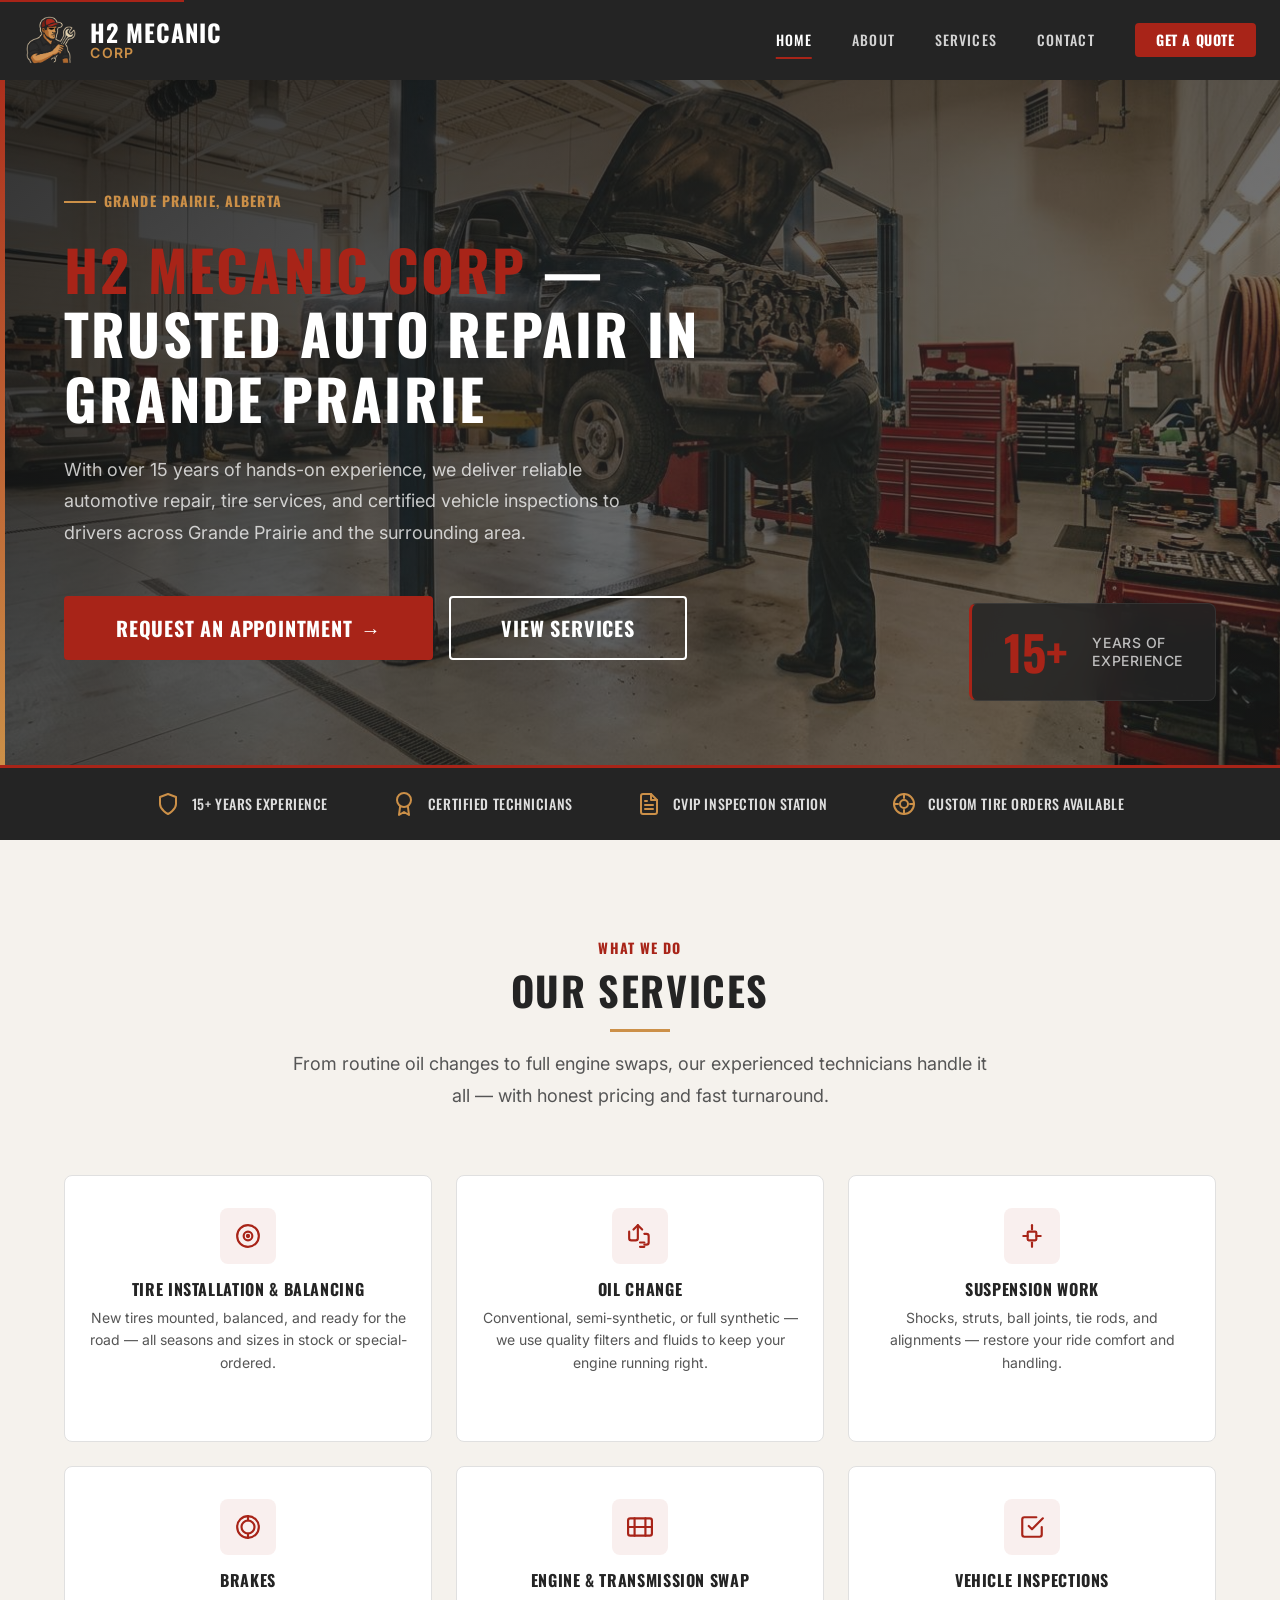
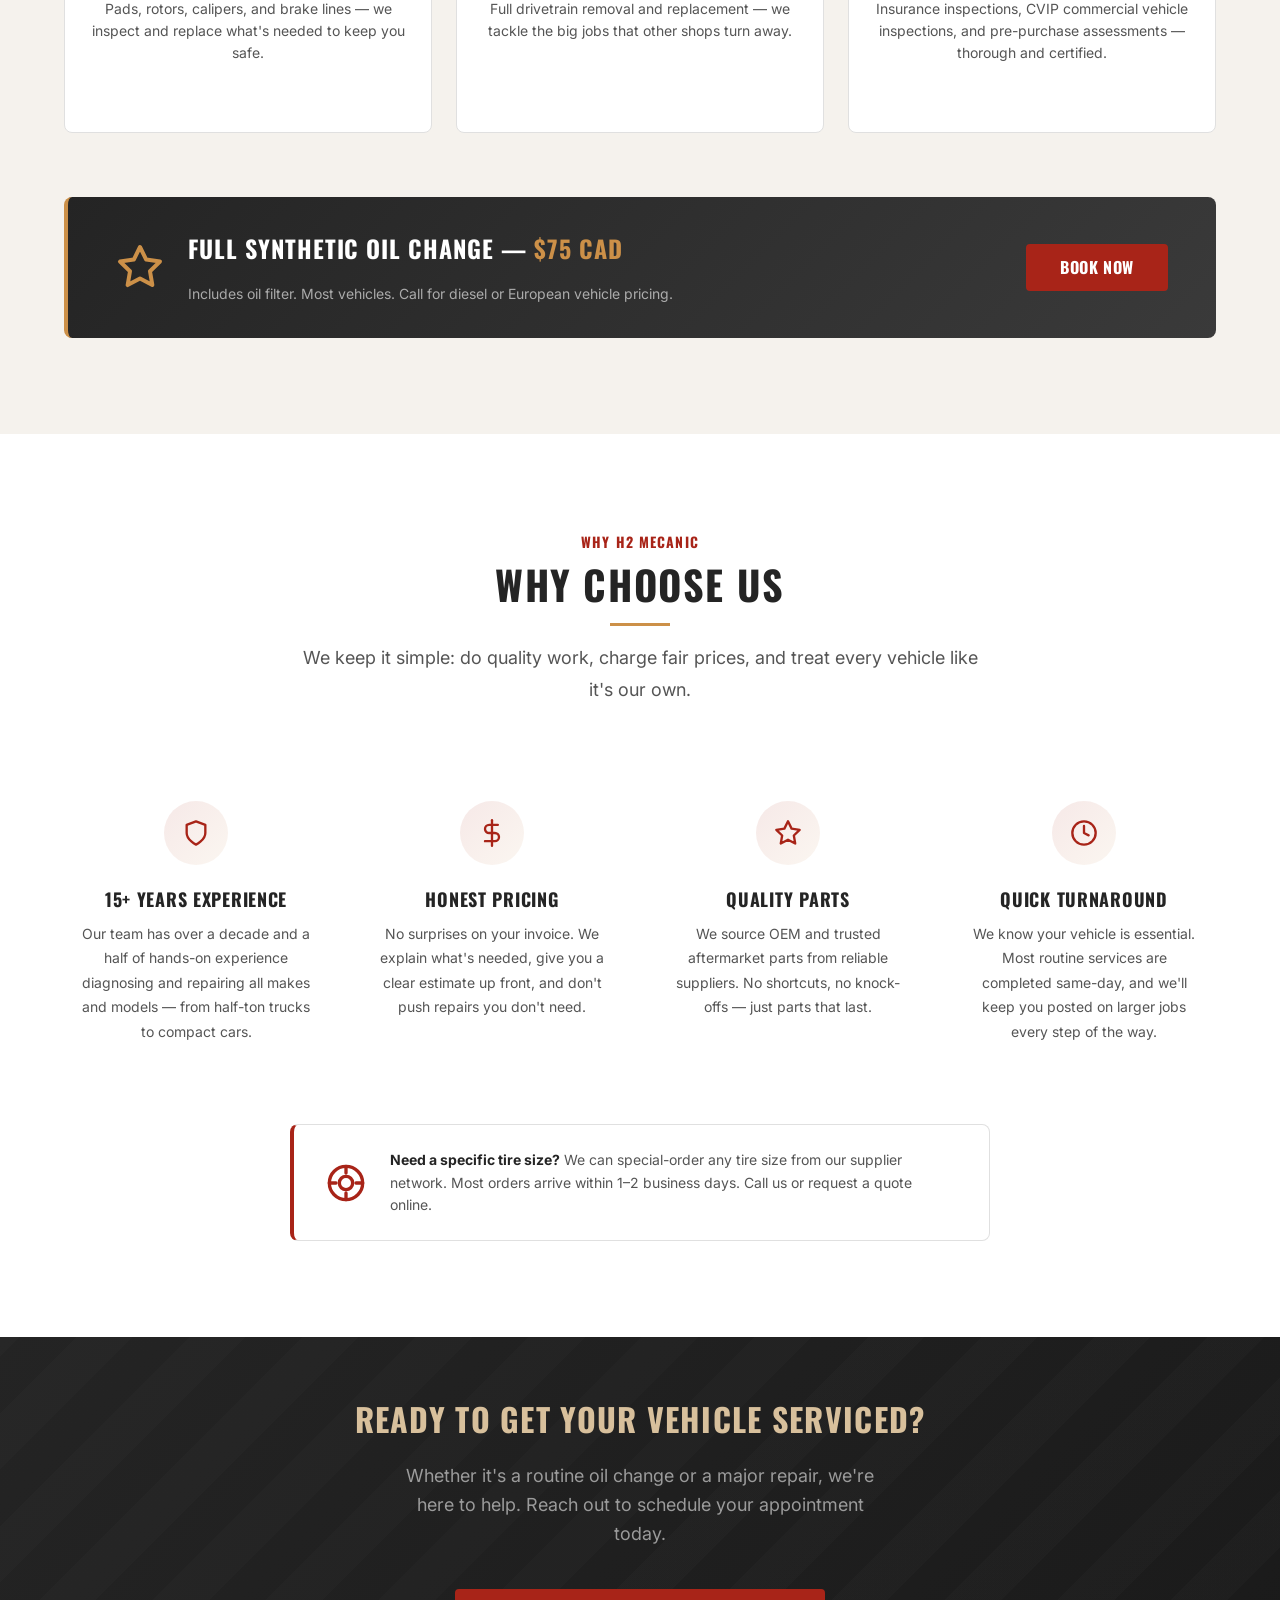
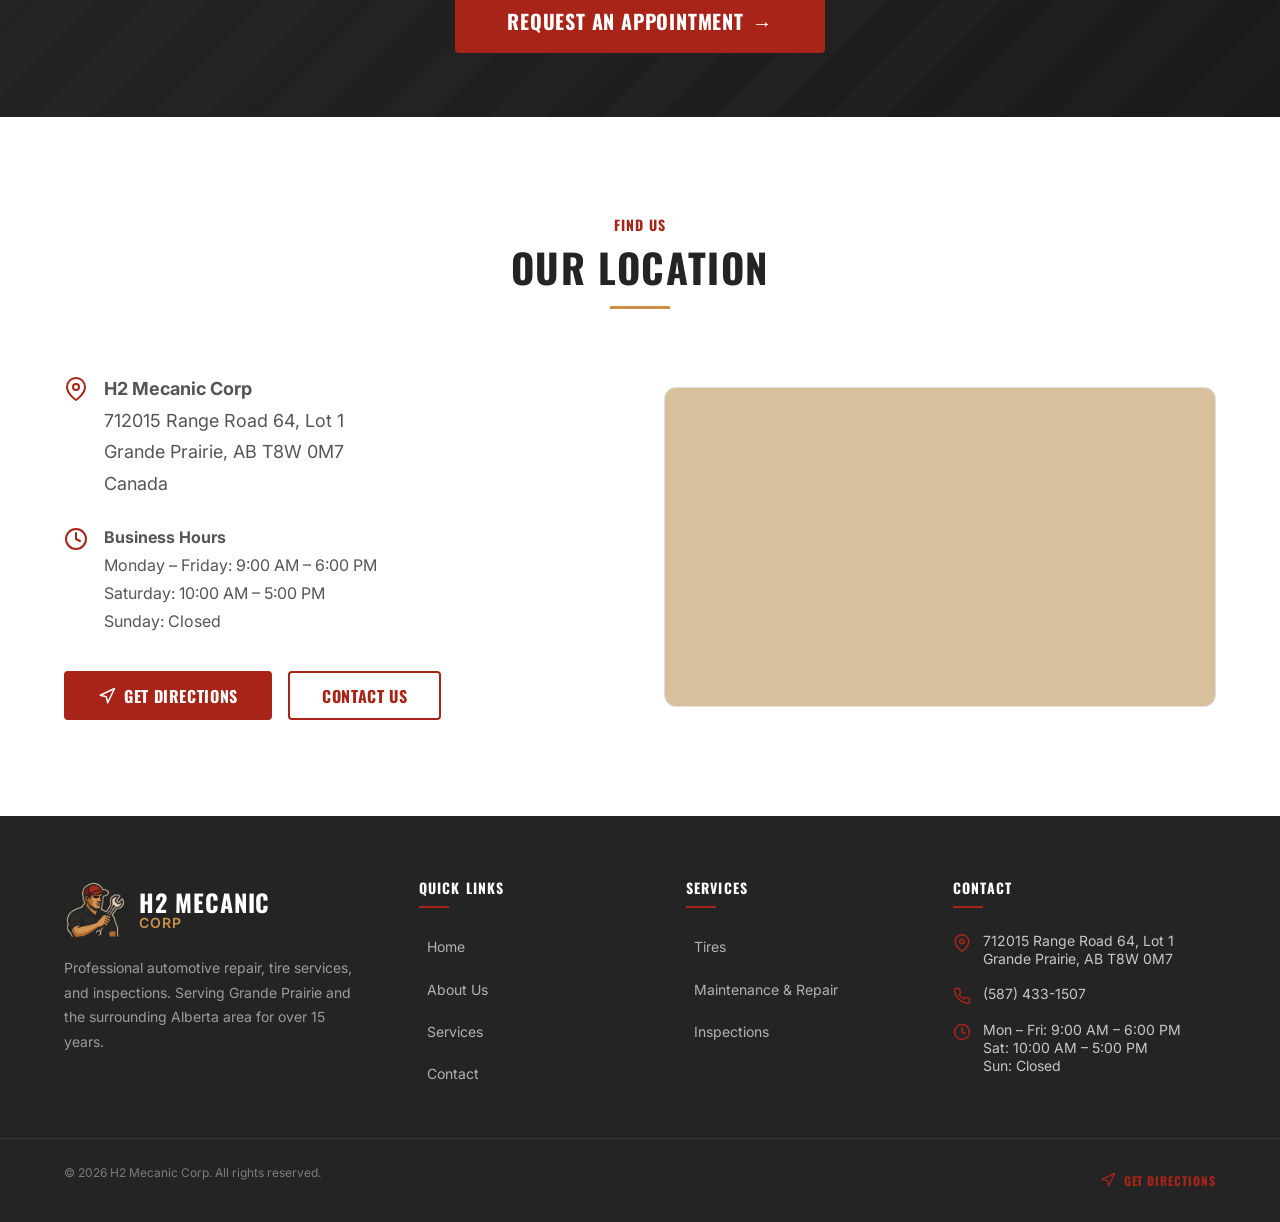
==== index.html @ 9d8fbfa1 "Add SEO, accessibility, and performance improvements" ====
<!DOCTYPE html>
<html lang="en">
<head>
  <meta charset="UTF-8">
  <meta name="viewport" content="width=device-width, initial-scale=1.0">
  <title>H2 Mecanic Corp | Auto Repair & Tire Shop in Grande Prairie, AB</title>
  <meta name="description" content="H2 Mecanic Corp provides professional auto repair, tire services, and vehicle inspections in Grande Prairie, Alberta. Trusted local mechanics.">

  <!-- Open Graph -->
  <meta property="og:title" content="H2 Mecanic Corp | Auto Repair & Tire Shop in Grande Prairie, AB">
  <meta property="og:description" content="H2 Mecanic Corp provides professional auto repair, tire services, and vehicle inspections in Grande Prairie, Alberta. Trusted local mechanics.">
  <meta property="og:image" content="https://hennaneihab-svg.github.io/H2-mecanic-corp/assets/images/logo.png">
  <meta property="og:url" content="https://hennaneihab-svg.github.io/H2-mecanic-corp/">
  <meta property="og:type" content="website">

  <!-- Favicon -->
  <link rel="icon" href="assets/images/logo.png" type="image/png">

  <!-- Google Fonts -->
  <link rel="preconnect" href="https://fonts.googleapis.com">
  <link rel="preconnect" href="https://fonts.gstatic.com" crossorigin>
  <link href="https://fonts.googleapis.com/css2?family=Inter:wght@400;500;600;700&family=Oswald:wght@400;500;600;700&display=swap" rel="stylesheet">

  <!-- Styles -->
  <link rel="stylesheet" href="css/main.css">
  <link rel="stylesheet" href="css/pages/home.css">

  <!-- Structured Data -->
  <script type="application/ld+json">
  {
    "@context": "https://schema.org",
    "@type": "AutoRepair",
    "name": "H2 Mecanic Corp",
    "url": "https://hennaneihab-svg.github.io/H2-mecanic-corp/",
    "telephone": "+1-587-433-1507",
    "address": {
      "@type": "PostalAddress",
      "streetAddress": "712015 Range Road 64, Lot 1",
      "addressLocality": "Grande Prairie",
      "addressRegion": "AB",
      "postalCode": "T8W 0M7",
      "addressCountry": "CA"
    },
    "geo": {
      "@type": "GeoCoordinates",
      "latitude": 55.1486484,
      "longitude": -118.8707658
    },
    "openingHoursSpecification": [
      {
        "@type": "OpeningHoursSpecification",
        "dayOfWeek": ["Monday","Tuesday","Wednesday","Thursday","Friday"],
        "opens": "09:00",
        "closes": "18:00"
      },
      {
        "@type": "OpeningHoursSpecification",
        "dayOfWeek": "Saturday",
        "opens": "10:00",
        "closes": "17:00"
      }
    ],
    "priceRange": "$$"
  }
  </script>
</head>
<body>
  <a href="#main-content" class="skip-link">Skip to main content</a>
  <div class="page-wrapper">

    <!-- ═══════════════════════════════════════════════════════════════════
         NAVIGATION
         ═══════════════════════════════════════════════════════════════════ -->
    <header class="nav" id="main-nav" role="banner">
      <div class="nav__inner">

        <!-- Logo -->
        <a href="index.html" class="nav__logo" aria-label="H2 Mecanic Corp — Home">
          <img src="assets/images/logo.png" alt="H2 Mecanic Corp logo" class="nav__logo-img">
          <span class="nav__logo-text">
            <span class="nav__logo-name">H2 Mecanic</span>
            <span class="nav__logo-tagline">Corp</span>
          </span>
        </a>

        <!-- Mobile Toggle -->
        <button class="nav__toggle" id="nav-toggle" aria-label="Open menu" aria-expanded="false" aria-controls="nav-menu">
          <span class="nav__toggle-bar"></span>
          <span class="nav__toggle-bar"></span>
          <span class="nav__toggle-bar"></span>
        </button>

        <!-- Menu -->
        <nav class="nav__menu" id="nav-menu" role="navigation" aria-label="Main navigation">
          <a href="index.html" class="nav__link nav__link--active">Home</a>
          <a href="about.html" class="nav__link">About</a>
          <a href="services.html" class="nav__link">Services</a>
          <a href="contact.html" class="nav__link">Contact</a>
          <span class="nav__cta">
            <a href="contact.html#quote" class="btn btn--primary btn--sm">Get a Quote</a>
          </span>
        </nav>

      </div>
      <!-- Mobile Overlay -->
      <div class="nav__overlay" id="nav-overlay" aria-hidden="true"></div>
    </header>


    <!-- ═══════════════════════════════════════════════════════════════════
         MAIN CONTENT
         ═══════════════════════════════════════════════════════════════════ -->
    <main id="main-content">

      <!-- ─────────────────────────────────────────────────────────────────
           1. HERO
           ───────────────────────────────────────────────────────────────── -->
      <section class="hero" id="hero">
        <div class="hero__bg">
          <img src="assets/images/hero-garage.jpg"
               alt="Inside the H2 Mecanic Corp garage — a technician working on a vehicle"
               loading="eager">
        </div>
        <div class="hero__overlay" aria-hidden="true"></div>

        <div class="container">
          <div class="hero__content">
            <p class="hero__label">
              <span class="hero__label-line" aria-hidden="true"></span>
              Grande Prairie, Alberta
            </p>
            <h1 class="hero__title">
              <span>H2 Mecanic Corp</span> — Trusted Auto Repair in Grande Prairie
            </h1>
            <p class="hero__subtitle">
              With over 15 years of hands-on experience, we deliver reliable automotive repair, tire services, and certified vehicle inspections to drivers across Grande Prairie and the surrounding area.
            </p>
            <div class="hero__actions">
              <a href="contact.html" class="btn btn--primary btn--lg">
                Request an Appointment
                <span class="btn__icon" aria-hidden="true">→</span>
              </a>
              <a href="services.html" class="btn btn--outline-white btn--lg">
                View Services
              </a>
            </div>
          </div>

          <!-- Floating badge -->
          <div class="hero__badge" aria-label="15 plus years of experience">
            <span class="hero__badge-number">15+</span>
            <span class="hero__badge-text">Years of<br>Experience</span>
          </div>
        </div>
      </section>


      <!-- ─────────────────────────────────────────────────────────────────
           2. TRUST BAR
           ───────────────────────────────────────────────────────────────── -->
      <div class="trust-bar" aria-label="Trust indicators">
        <div class="container">
          <div class="trust-bar__grid">
            <!-- 15+ Years -->
            <div class="trust-bar__item">
              <svg class="trust-bar__icon" viewBox="0 0 24 24" fill="none" stroke="currentColor" stroke-width="2" stroke-linecap="round" stroke-linejoin="round" aria-hidden="true">
                <path d="M12 22s8-4 8-10V5l-8-3-8 3v7c0 6 8 10 8 10z"></path>
              </svg>
              <span class="trust-bar__text">15+ Years Experience</span>
            </div>
            <!-- Certified -->
            <div class="trust-bar__item">
              <svg class="trust-bar__icon" viewBox="0 0 24 24" fill="none" stroke="currentColor" stroke-width="2" stroke-linecap="round" stroke-linejoin="round" aria-hidden="true">
                <circle cx="12" cy="8" r="7"></circle>
                <polyline points="8.21 13.89 7 23 12 20 17 23 15.79 13.88"></polyline>
              </svg>
              <span class="trust-bar__text">Certified Technicians</span>
            </div>
            <!-- CVIP -->
            <div class="trust-bar__item">
              <svg class="trust-bar__icon" viewBox="0 0 24 24" fill="none" stroke="currentColor" stroke-width="2" stroke-linecap="round" stroke-linejoin="round" aria-hidden="true">
                <path d="M14 2H6a2 2 0 0 0-2 2v16a2 2 0 0 0 2 2h12a2 2 0 0 0 2-2V8z"></path>
                <polyline points="14 2 14 8 20 8"></polyline>
                <line x1="16" y1="13" x2="8" y2="13"></line>
                <line x1="16" y1="17" x2="8" y2="17"></line>
                <polyline points="10 9 9 9 8 9"></polyline>
              </svg>
              <span class="trust-bar__text">CVIP Inspection Station</span>
            </div>
            <!-- Tires -->
            <div class="trust-bar__item">
              <svg class="trust-bar__icon" viewBox="0 0 24 24" fill="none" stroke="currentColor" stroke-width="2" stroke-linecap="round" stroke-linejoin="round" aria-hidden="true">
                <circle cx="12" cy="12" r="10"></circle>
                <circle cx="12" cy="12" r="4"></circle>
                <line x1="12" y1="2" x2="12" y2="6"></line>
                <line x1="12" y1="18" x2="12" y2="22"></line>
                <line x1="2" y1="12" x2="6" y2="12"></line>
                <line x1="18" y1="12" x2="22" y2="12"></line>
              </svg>
              <span class="trust-bar__text">Custom Tire Orders Available</span>
            </div>
          </div>
        </div>
      </div>


      <!-- ─────────────────────────────────────────────────────────────────
           3. SERVICES PREVIEW
           ───────────────────────────────────────────────────────────────── -->
      <section class="section section--offwhite" id="services-preview">
        <div class="container">

          <div class="section-header">
            <span class="section-header__label">What We Do</span>
            <h2 class="section-header__title">Our Services</h2>
            <hr class="section-header__divider">
            <p class="section-header__desc">
              From routine oil changes to full engine swaps, our experienced technicians handle it all — with honest pricing and fast turnaround.
            </p>
          </div>

          <div class="services-preview__grid">

            <!-- Tire Installation & Balancing -->
            <a href="services.html#tires" class="service-card">
              <div class="service-card__icon">
                <svg viewBox="0 0 24 24" fill="none" stroke="currentColor" stroke-width="2" stroke-linecap="round" stroke-linejoin="round" aria-hidden="true">
                  <circle cx="12" cy="12" r="10"></circle>
                  <circle cx="12" cy="12" r="4"></circle>
                  <circle cx="12" cy="12" r="1"></circle>
                </svg>
              </div>
              <h3 class="service-card__title">Tire Installation & Balancing</h3>
              <p class="service-card__desc">New tires mounted, balanced, and ready for the road — all seasons and sizes in stock or special-ordered.</p>
              <span class="service-card__arrow" aria-hidden="true">Learn More →</span>
            </a>

            <!-- Oil Change -->
            <a href="services.html#maintenance" class="service-card">
              <div class="service-card__icon">
                <svg viewBox="0 0 24 24" fill="none" stroke="currentColor" stroke-width="2" stroke-linecap="round" stroke-linejoin="round" aria-hidden="true">
                  <path d="M6 6l4-4 4 4"></path>
                  <path d="M10 2v12a2 2 0 0 1-2 2H4a2 2 0 0 1-2-2V8"></path>
                  <path d="M16 10h2a2 2 0 0 1 2 2v6a2 2 0 0 1-2 2h-2"></path>
                  <path d="M12 18h4"></path>
                  <path d="M12 22h4"></path>
                </svg>
              </div>
              <h3 class="service-card__title">Oil Change</h3>
              <p class="service-card__desc">Conventional, semi-synthetic, or full synthetic — we use quality filters and fluids to keep your engine running right.</p>
              <span class="service-card__arrow" aria-hidden="true">Learn More →</span>
            </a>

            <!-- Suspension Work -->
            <a href="services.html#maintenance" class="service-card">
              <div class="service-card__icon">
                <svg viewBox="0 0 24 24" fill="none" stroke="currentColor" stroke-width="2" stroke-linecap="round" stroke-linejoin="round" aria-hidden="true">
                  <path d="M12 2v4"></path>
                  <path d="M12 18v4"></path>
                  <path d="M4 12h4"></path>
                  <path d="M16 12h4"></path>
                  <rect x="8" y="8" width="8" height="8" rx="1"></rect>
                </svg>
              </div>
              <h3 class="service-card__title">Suspension Work</h3>
              <p class="service-card__desc">Shocks, struts, ball joints, tie rods, and alignments — restore your ride comfort and handling.</p>
              <span class="service-card__arrow" aria-hidden="true">Learn More →</span>
            </a>

            <!-- Brakes -->
            <a href="services.html#maintenance" class="service-card">
              <div class="service-card__icon">
                <svg viewBox="0 0 24 24" fill="none" stroke="currentColor" stroke-width="2" stroke-linecap="round" stroke-linejoin="round" aria-hidden="true">
                  <circle cx="12" cy="12" r="10"></circle>
                  <circle cx="12" cy="12" r="6"></circle>
                  <line x1="12" y1="2" x2="12" y2="6"></line>
                  <line x1="12" y1="18" x2="12" y2="22"></line>
                </svg>
              </div>
              <h3 class="service-card__title">Brakes</h3>
              <p class="service-card__desc">Pads, rotors, calipers, and brake lines — we inspect and replace what's needed to keep you safe.</p>
              <span class="service-card__arrow" aria-hidden="true">Learn More →</span>
            </a>

            <!-- Engine & Transmission Swap -->
            <a href="services.html#maintenance" class="service-card">
              <div class="service-card__icon">
                <svg viewBox="0 0 24 24" fill="none" stroke="currentColor" stroke-width="2" stroke-linecap="round" stroke-linejoin="round" aria-hidden="true">
                  <rect x="1" y="4" width="22" height="16" rx="2" ry="2"></rect>
                  <path d="M7 4v16"></path>
                  <path d="M17 4v16"></path>
                  <path d="M1 12h22"></path>
                </svg>
              </div>
              <h3 class="service-card__title">Engine & Transmission Swap</h3>
              <p class="service-card__desc">Full drivetrain removal and replacement — we tackle the big jobs that other shops turn away.</p>
              <span class="service-card__arrow" aria-hidden="true">Learn More →</span>
            </a>

            <!-- Vehicle Inspections -->
            <a href="services.html#inspections" class="service-card">
              <div class="service-card__icon">
                <svg viewBox="0 0 24 24" fill="none" stroke="currentColor" stroke-width="2" stroke-linecap="round" stroke-linejoin="round" aria-hidden="true">
                  <path d="M9 11l3 3L22 4"></path>
                  <path d="M21 12v7a2 2 0 0 1-2 2H5a2 2 0 0 1-2-2V5a2 2 0 0 1 2-2h11"></path>
                </svg>
              </div>
              <h3 class="service-card__title">Vehicle Inspections</h3>
              <p class="service-card__desc">Insurance inspections, CVIP commercial vehicle inspections, and pre-purchase assessments — thorough and certified.</p>
              <span class="service-card__arrow" aria-hidden="true">Learn More →</span>
            </a>

          </div>

          <!-- Callout: Oil Change Special -->
          <div class="services-callout">
            <div class="services-callout__content">
              <svg class="services-callout__icon" viewBox="0 0 24 24" fill="none" stroke="currentColor" stroke-width="2" stroke-linecap="round" stroke-linejoin="round" aria-hidden="true">
                <polygon points="12 2 15.09 8.26 22 9.27 17 14.14 18.18 21.02 12 17.77 5.82 21.02 7 14.14 2 9.27 8.91 8.26 12 2"></polygon>
              </svg>
              <div>
                <p class="services-callout__title">Full Synthetic Oil Change — <span class="services-callout__price">$75 CAD</span></p>
                <p class="services-callout__note">Includes oil filter. Most vehicles. Call for diesel or European vehicle pricing.</p>
              </div>
            </div>
            <a href="contact.html" class="btn btn--primary">Book Now</a>
          </div>

        </div>
      </section>


      <!-- ─────────────────────────────────────────────────────────────────
           4. WHY CHOOSE US
           ───────────────────────────────────────────────────────────────── -->
      <section class="section" id="why-us">
        <div class="container">

          <div class="section-header">
            <span class="section-header__label">Why H2 Mecanic</span>
            <h2 class="section-header__title">Why Choose Us</h2>
            <hr class="section-header__divider">
            <p class="section-header__desc">
              We keep it simple: do quality work, charge fair prices, and treat every vehicle like it's our own.
            </p>
          </div>

          <div class="why-us__grid">

            <!-- Experience -->
            <div class="why-us-card">
              <div class="why-us-card__icon">
                <svg viewBox="0 0 24 24" fill="none" stroke="currentColor" stroke-width="2" stroke-linecap="round" stroke-linejoin="round" aria-hidden="true">
                  <path d="M12 22s8-4 8-10V5l-8-3-8 3v7c0 6 8 10 8 10z"></path>
                </svg>
              </div>
              <h3 class="why-us-card__title">15+ Years Experience</h3>
              <p class="why-us-card__text">Our team has over a decade and a half of hands-on experience diagnosing and repairing all makes and models — from half-ton trucks to compact cars.</p>
            </div>

            <!-- Honest Pricing -->
            <div class="why-us-card">
              <div class="why-us-card__icon">
                <svg viewBox="0 0 24 24" fill="none" stroke="currentColor" stroke-width="2" stroke-linecap="round" stroke-linejoin="round" aria-hidden="true">
                  <line x1="12" y1="1" x2="12" y2="23"></line>
                  <path d="M17 5H9.5a3.5 3.5 0 0 0 0 7h5a3.5 3.5 0 0 1 0 7H6"></path>
                </svg>
              </div>
              <h3 class="why-us-card__title">Honest Pricing</h3>
              <p class="why-us-card__text">No surprises on your invoice. We explain what's needed, give you a clear estimate up front, and don't push repairs you don't need.</p>
            </div>

            <!-- Quality Parts -->
            <div class="why-us-card">
              <div class="why-us-card__icon">
                <svg viewBox="0 0 24 24" fill="none" stroke="currentColor" stroke-width="2" stroke-linecap="round" stroke-linejoin="round" aria-hidden="true">
                  <polygon points="12 2 15.09 8.26 22 9.27 17 14.14 18.18 21.02 12 17.77 5.82 21.02 7 14.14 2 9.27 8.91 8.26 12 2"></polygon>
                </svg>
              </div>
              <h3 class="why-us-card__title">Quality Parts</h3>
              <p class="why-us-card__text">We source OEM and trusted aftermarket parts from reliable suppliers. No shortcuts, no knock-offs — just parts that last.</p>
            </div>

            <!-- Quick Turnaround -->
            <div class="why-us-card">
              <div class="why-us-card__icon">
                <svg viewBox="0 0 24 24" fill="none" stroke="currentColor" stroke-width="2" stroke-linecap="round" stroke-linejoin="round" aria-hidden="true">
                  <circle cx="12" cy="12" r="10"></circle>
                  <polyline points="12 6 12 12 16 14"></polyline>
                </svg>
              </div>
              <h3 class="why-us-card__title">Quick Turnaround</h3>
              <p class="why-us-card__text">We know your vehicle is essential. Most routine services are completed same-day, and we'll keep you posted on larger jobs every step of the way.</p>
            </div>

          </div>

          <!-- Tire order note -->
          <div class="why-us__note">
            <svg class="why-us__note-icon" viewBox="0 0 24 24" fill="none" stroke="currentColor" stroke-width="2" stroke-linecap="round" stroke-linejoin="round" aria-hidden="true">
              <circle cx="12" cy="12" r="10"></circle>
              <circle cx="12" cy="12" r="4"></circle>
              <line x1="12" y1="2" x2="12" y2="6"></line>
              <line x1="12" y1="18" x2="12" y2="22"></line>
              <line x1="2" y1="12" x2="6" y2="12"></line>
              <line x1="18" y1="12" x2="22" y2="12"></line>
            </svg>
            <p class="why-us__note-text">
              <strong>Need a specific tire size?</strong> We can special-order any tire size from our supplier network. Most orders arrive within 1–2 business days. Call us or request a quote online.
            </p>
          </div>

        </div>
      </section>


      <!-- ─────────────────────────────────────────────────────────────────
           5. CTA BANNER
           ───────────────────────────────────────────────────────────────── -->
      <section class="cta-banner" id="cta-banner">
        <div class="container">
          <div class="cta-banner__inner">
            <h2 class="cta-banner__title">Ready to Get Your Vehicle Serviced?</h2>
            <p class="cta-banner__subtitle">
              Whether it's a routine oil change or a major repair, we're here to help. Reach out to schedule your appointment today.
            </p>
            <a href="contact.html" class="btn btn--primary btn--lg">
              Request an Appointment
              <span class="btn__icon" aria-hidden="true">→</span>
            </a>
          </div>
        </div>
      </section>


      <!-- ─────────────────────────────────────────────────────────────────
           6. LOCATION TEASER
           ───────────────────────────────────────────────────────────────── -->
      <section class="section" id="location">
        <div class="container">

          <div class="section-header">
            <span class="section-header__label">Find Us</span>
            <h2 class="section-header__title">Our Location</h2>
            <hr class="section-header__divider">
          </div>

          <div class="location__grid">

            <div class="location__info">
              <div class="location__address">
                <svg class="location__address-icon" viewBox="0 0 24 24" fill="none" stroke="currentColor" stroke-width="2" stroke-linecap="round" stroke-linejoin="round" aria-hidden="true">
                  <path d="M21 10c0 7-9 13-9 13s-9-6-9-13a9 9 0 0 1 18 0z"></path>
                  <circle cx="12" cy="10" r="3"></circle>
                </svg>
                <div>
                  <strong>H2 Mecanic Corp</strong><br>
                  712015 Range Road 64, Lot 1<br>
                  Grande Prairie, AB T8W 0M7<br>
                  Canada
                </div>
              </div>

              <div class="location__hours">
                <svg class="location__hours-icon" viewBox="0 0 24 24" fill="none" stroke="currentColor" stroke-width="2" stroke-linecap="round" stroke-linejoin="round" aria-hidden="true">
                  <circle cx="12" cy="12" r="10"></circle>
                  <polyline points="12 6 12 12 16 14"></polyline>
                </svg>
                <div>
                  <strong>Business Hours</strong><br>
                  Monday – Friday: 9:00 AM – 6:00 PM<br>
                  Saturday: 10:00 AM – 5:00 PM<br>
                  Sunday: Closed
                </div>
              </div>

              <div class="location__actions">
                <a href="https://www.google.com/maps/dir/?api=1&destination=55.1486484,-118.8707658" class="btn btn--primary" target="_blank" rel="noopener noreferrer">
                  <svg viewBox="0 0 24 24" width="18" height="18" fill="none" stroke="currentColor" stroke-width="2" stroke-linecap="round" stroke-linejoin="round" aria-hidden="true">
                    <polygon points="3 11 22 2 13 21 11 13 3 11"></polygon>
                  </svg>
                  Get Directions
                </a>
                <a href="contact.html" class="btn btn--outline">Contact Us</a>
              </div>
            </div>

            <div class="location__map" aria-label="Map showing the location of H2 Mecanic Corp">
              <iframe
                src="https://www.google.com/maps?q=55.1486484,-118.8707658&z=15&output=embed"
                width="100%"
                height="100%"
                style="border:0;"
                allowfullscreen=""
                loading="lazy"
                referrerpolicy="no-referrer-when-downgrade">
              </iframe>
            </div>

          </div>

        </div>
      </section>

    </main>


    <!-- ═══════════════════════════════════════════════════════════════════
         FOOTER
         ═══════════════════════════════════════════════════════════════════ -->
    <footer class="footer" role="contentinfo">

      <!-- Top -->
      <div class="footer__top">
        <div class="container">
          <div class="footer__grid">

            <!-- Brand -->
            <div class="footer__brand">
              <a href="index.html" class="footer__logo" aria-label="H2 Mecanic Corp — Home">
                <img src="assets/images/logo.png" alt="H2 Mecanic Corp logo" class="footer__logo-img" loading="lazy">
                <span class="footer__logo-text">
                  <span class="footer__logo-name">H2 Mecanic</span>
                  <span class="footer__logo-tagline">Corp</span>
                </span>
              </a>
              <p class="footer__tagline">Professional automotive repair, tire services, and inspections. Serving Grande Prairie and the surrounding Alberta area for over 15 years.</p>
            </div>

            <!-- Quick Links -->
            <div>
              <h3 class="footer__heading">Quick Links</h3>
              <ul class="footer__links">
                <li><a href="index.html" class="footer__link"><span class="footer__link-arrow">→</span> Home</a></li>
                <li><a href="about.html" class="footer__link"><span class="footer__link-arrow">→</span> About Us</a></li>
                <li><a href="services.html" class="footer__link"><span class="footer__link-arrow">→</span> Services</a></li>
                <li><a href="contact.html" class="footer__link"><span class="footer__link-arrow">→</span> Contact</a></li>
              </ul>
            </div>

            <!-- Services -->
            <div>
              <h3 class="footer__heading">Services</h3>
              <ul class="footer__links">
                <li><a href="services.html#tires" class="footer__link"><span class="footer__link-arrow">→</span> Tires</a></li>
                <li><a href="services.html#maintenance" class="footer__link"><span class="footer__link-arrow">→</span> Maintenance & Repair</a></li>
                <li><a href="services.html#inspections" class="footer__link"><span class="footer__link-arrow">→</span> Inspections</a></li>
              </ul>
            </div>

            <!-- Contact Info -->
            <div>
              <h3 class="footer__heading">Contact</h3>
              <ul class="footer__contact-list">
                <li class="footer__contact-item">
                  <svg class="footer__contact-icon" viewBox="0 0 24 24" fill="none" stroke="currentColor" stroke-width="2" stroke-linecap="round" stroke-linejoin="round" aria-hidden="true">
                    <path d="M21 10c0 7-9 13-9 13s-9-6-9-13a9 9 0 0 1 18 0z"></path>
                    <circle cx="12" cy="10" r="3"></circle>
                  </svg>
                  <span class="footer__contact-text">
                    712015 Range Road 64, Lot 1<br>
                    Grande Prairie, AB T8W 0M7
                  </span>
                </li>
                <li class="footer__contact-item">
                  <svg class="footer__contact-icon" viewBox="0 0 24 24" fill="none" stroke="currentColor" stroke-width="2" stroke-linecap="round" stroke-linejoin="round" aria-hidden="true">
                    <path d="M22 16.92v3a2 2 0 0 1-2.18 2 19.79 19.79 0 0 1-8.63-3.07 19.5 19.5 0 0 1-6-6 19.79 19.79 0 0 1-3.07-8.67A2 2 0 0 1 4.11 2h3a2 2 0 0 1 2 1.72c.127.96.361 1.903.7 2.81a2 2 0 0 1-.45 2.11L8.09 9.91a16 16 0 0 0 6 6l1.27-1.27a2 2 0 0 1 2.11-.45c.907.339 1.85.573 2.81.7A2 2 0 0 1 22 16.92z"></path>
                  </svg>
                  <span class="footer__contact-text">
                    <a href="tel:+15874331507">(587) 433-1507</a>
                  </span>
                </li>
                <li class="footer__contact-item">
                  <svg class="footer__contact-icon" viewBox="0 0 24 24" fill="none" stroke="currentColor" stroke-width="2" stroke-linecap="round" stroke-linejoin="round" aria-hidden="true">
                    <circle cx="12" cy="12" r="10"></circle>
                    <polyline points="12 6 12 12 16 14"></polyline>
                  </svg>
                  <span class="footer__contact-text">
                    Mon – Fri: 9:00 AM – 6:00 PM<br>
                    Sat: 10:00 AM – 5:00 PM<br>
                    Sun: Closed
                  </span>
                </li>
              </ul>
            </div>

          </div>
        </div>
      </div>

      <!-- Bottom Bar -->
      <div class="container">
        <div class="footer__bottom">
          <p class="footer__copyright">&copy; 2026 H2 Mecanic Corp. All rights reserved.</p>
          <a href="https://www.google.com/maps/dir/?api=1&destination=55.1486484,-118.8707658" class="footer__directions" target="_blank" rel="noopener noreferrer">
            <svg viewBox="0 0 24 24" fill="none" stroke="currentColor" stroke-width="2" stroke-linecap="round" stroke-linejoin="round" aria-hidden="true">
              <polygon points="3 11 22 2 13 21 11 13 3 11"></polygon>
            </svg>
            Get Directions
          </a>
        </div>
      </div>

    </footer>

  </div>

  <!-- Scripts -->
  <script src="js/main.js"></script>
</body>
</html>
---- css/main.css ----
@import url('variables.css');
@import url('base.css');
@import url('components.css');
@import url('layout.css');
---- css/pages/home.css ----
.hero {
  position: relative;
  min-height: max(600px, 85vh);
  display: flex;
  align-items: center;
  overflow: hidden;
  margin-top: calc(-1 * var(--nav-height));
  padding-top: var(--nav-height);
}
.hero__bg {
  position: absolute;
  inset: 0;
  z-index: 0;
}
.hero__bg img {
  width: 100%;
  height: 100%;
  object-fit: cover;
  object-position: center 40%;
}
.hero__overlay {
  position: absolute;
  inset: 0;
  background: linear-gradient(
    135deg,
    rgba(17, 17, 17, 0.88) 0%,
    rgba(36, 36, 36, 0.72) 50%,
    rgba(36, 36, 36, 0.55) 100%
  );
  z-index: 1;
}
.hero::before {
  content: '';
  position: absolute;
  top: 0;
  left: 0;
  width: 5px;
  height: 100%;
  background: linear-gradient(
    180deg,
    var(--color-primary-red) 0%,
    var(--color-tan) 100%
  );
  z-index: 2;
}
.hero__content {
  position: relative;
  z-index: 2;
  max-width: 720px;
  padding: var(--space-4xl) 0;
}
.hero__label {
  display: inline-flex;
  align-items: center;
  gap: var(--space-xs);
  font-family: var(--font-heading);
  font-size: var(--fs-sm);
  font-weight: var(--fw-bold);
  letter-spacing: var(--ls-wider);
  text-transform: uppercase;
  color: var(--color-tan);
  margin-bottom: var(--space-lg);
}
.hero__label-line {
  display: inline-block;
  width: 32px;
  height: 2px;
  background-color: var(--color-tan);
}
.hero__title {
  font-size: clamp(2rem, 5vw, 3.5rem);
  line-height: var(--lh-tight);
  color: var(--color-white);
  margin-bottom: var(--space-lg);
}
.hero__title span {
  color: var(--color-primary-red);
}
.hero__subtitle {
  font-size: var(--fs-md);
  color: rgba(255, 255, 255, 0.75);
  line-height: var(--lh-relaxed);
  max-width: 560px;
  margin-bottom: var(--space-2xl);
}
.hero__actions {
  display: flex;
  flex-wrap: wrap;
  gap: var(--space-md);
}
.hero__badge {
  position: absolute;
  bottom: var(--space-3xl);
  right: var(--space-3xl);
  z-index: 2;
  background: rgba(36, 36, 36, 0.85);
  backdrop-filter: blur(12px);
  -webkit-backdrop-filter: blur(12px);
  border: 1px solid rgba(255, 255, 255, 0.08);
  border-left: 3px solid var(--color-primary-red);
  border-radius: var(--radius-md);
  padding: var(--space-lg) var(--space-xl);
  display: flex;
  align-items: center;
  gap: var(--space-lg);
}
.hero__badge-number {
  font-family: var(--font-heading);
  font-size: var(--fs-4xl);
  font-weight: var(--fw-bold);
  color: var(--color-primary-red);
  line-height: 1;
}
.hero__badge-text {
  font-size: var(--fs-sm);
  color: rgba(255, 255, 255, 0.7);
  line-height: var(--lh-snug);
  text-transform: uppercase;
  letter-spacing: var(--ls-wide);
  font-weight: var(--fw-medium);
}
@keyframes heroFadeUp {
  from {
    opacity: 0;
    transform: translateY(24px);
  }
  to {
    opacity: 1;
    transform: translateY(0);
  }
}
.hero__label,
.hero__title,
.hero__subtitle,
.hero__actions {
  animation: heroFadeUp 0.7s var(--ease-out) both;
}
.hero__label     { animation-delay: 0.1s; }
.hero__title     { animation-delay: 0.25s; }
.hero__subtitle  { animation-delay: 0.4s; }
.hero__actions   { animation-delay: 0.55s; }
.hero__badge {
  animation: heroFadeUp 0.7s var(--ease-out) 0.7s both;
}
@media (max-width: 900px) {
  .hero {
    min-height: max(500px, 70vh);
    margin-top: calc(-1 * var(--nav-height-mobile));
    padding-top: var(--nav-height-mobile);
  }
  .hero__badge {
    display: none;
  }
}
@media (max-width: 480px) {
  .hero__actions {
    flex-direction: column;
  }
  .hero__actions .btn {
    width: 100%;
  }
}
.trust-bar {
  background-color: var(--color-charcoal);
  border-top: 3px solid var(--color-primary-red);
  padding: var(--space-lg) 0;
  overflow: hidden;
}
.trust-bar__grid {
  display: flex;
  justify-content: center;
  flex-wrap: wrap;
  gap: var(--space-lg) var(--space-3xl);
}
.trust-bar__item {
  display: flex;
  align-items: center;
  gap: var(--space-sm);
  white-space: nowrap;
}
.trust-bar__icon {
  width: 24px;
  height: 24px;
  color: var(--color-tan);
  flex-shrink: 0;
}
.trust-bar__text {
  font-family: var(--font-heading);
  font-size: var(--fs-sm);
  font-weight: var(--fw-medium);
  letter-spacing: var(--ls-wide);
  text-transform: uppercase;
  color: rgba(255, 255, 255, 0.85);
}
@media (max-width: 640px) {
  .trust-bar__grid {
    gap: var(--space-md) var(--space-xl);
  }
  .trust-bar__text {
    font-size: var(--fs-xs);
  }
}
.services-preview__grid {
  display: grid;
  grid-template-columns: repeat(3, 1fr);
  gap: var(--space-lg);
  margin-bottom: var(--space-3xl);
}
.service-card {
  background-color: var(--color-white);
  border-radius: var(--radius-md);
  padding: var(--space-xl) var(--space-lg);
  text-align: center;
  border: 1px solid var(--color-border-light);
  transition: var(--transition-all);
  text-decoration: none;
  display: flex;
  flex-direction: column;
  align-items: center;
  position: relative;
  overflow: hidden;
}
.service-card::before {
  content: '';
  position: absolute;
  top: 0;
  left: 0;
  right: 0;
  height: 3px;
  background: var(--color-primary-red);
  transform: scaleX(0);
  transition: transform var(--duration-normal) var(--ease-default);
}
.service-card:hover {
  box-shadow: var(--shadow-lg);
  transform: translateY(-6px);
  border-color: transparent;
}
.service-card:hover::before {
  transform: scaleX(1);
}
.service-card__icon {
  width: 56px;
  height: 56px;
  border-radius: var(--radius-md);
  background-color: rgba(168, 36, 24, 0.07);
  color: var(--color-primary-red);
  display: flex;
  align-items: center;
  justify-content: center;
  margin-bottom: var(--space-md);
  transition: var(--transition-all);
}
.service-card:hover .service-card__icon {
  background-color: var(--color-primary-red);
  color: var(--color-white);
}
.service-card__icon svg {
  width: 26px;
  height: 26px;
}
.service-card__title {
  font-family: var(--font-heading);
  font-size: var(--fs-base);
  font-weight: var(--fw-bold);
  letter-spacing: var(--ls-wide);
  text-transform: uppercase;
  color: var(--color-charcoal);
  margin-bottom: var(--space-xs);
}
.service-card__desc {
  font-size: var(--fs-sm);
  color: var(--color-text-secondary);
  line-height: var(--lh-normal);
  margin-bottom: 0;
}
.service-card__arrow {
  margin-top: auto;
  padding-top: var(--space-md);
  color: var(--color-primary-red);
  font-family: var(--font-heading);
  font-size: var(--fs-xs);
  letter-spacing: var(--ls-wider);
  text-transform: uppercase;
  font-weight: var(--fw-bold);
  display: flex;
  align-items: center;
  gap: var(--space-2xs);
  opacity: 0;
  transform: translateY(8px);
  transition: var(--transition-all);
}
.service-card:hover .service-card__arrow {
  opacity: 1;
  transform: translateY(0);
}
.services-callout {
  background: linear-gradient(135deg, var(--color-charcoal) 0%, var(--color-charcoal-light) 100%);
  border-radius: var(--radius-md);
  padding: var(--space-xl) var(--space-2xl);
  display: flex;
  align-items: center;
  justify-content: space-between;
  gap: var(--space-xl);
  border-left: 4px solid var(--color-tan);
}
.services-callout__content {
  display: flex;
  align-items: center;
  gap: var(--space-lg);
}
.services-callout__icon {
  width: 48px;
  height: 48px;
  flex-shrink: 0;
  color: var(--color-tan);
}
.services-callout__title {
  font-family: var(--font-heading);
  font-size: var(--fs-xl);
  font-weight: var(--fw-bold);
  color: var(--color-white);
  text-transform: uppercase;
  letter-spacing: var(--ls-wide);
}
.services-callout__price {
  color: var(--color-tan);
}
.services-callout__note {
  font-family: var(--font-body);
  font-size: var(--fs-sm);
  font-weight: var(--fw-regular);
  color: rgba(255, 255, 255, 0.6);
  text-transform: none;
  letter-spacing: 0;
  margin-top: var(--space-2xs);
}
@media (max-width: 1024px) {
  .services-preview__grid {
    grid-template-columns: repeat(2, 1fr);
  }
}
@media (max-width: 640px) {
  .services-preview__grid {
    grid-template-columns: 1fr;
  }
  .services-callout {
    flex-direction: column;
    text-align: center;
    padding: var(--space-xl) var(--space-lg);
    border-left: none;
    border-top: 4px solid var(--color-tan);
  }
  .services-callout__content {
    flex-direction: column;
  }
}
.why-us__grid {
  display: grid;
  grid-template-columns: repeat(4, 1fr);
  gap: var(--space-xl);
}
.why-us-card {
  text-align: center;
  padding: var(--space-xl) var(--space-md);
}
.why-us-card__icon {
  width: 64px;
  height: 64px;
  border-radius: 50%;
  background: linear-gradient(135deg, rgba(168, 36, 24, 0.1) 0%, rgba(204, 144, 72, 0.08) 100%);
  color: var(--color-primary-red);
  display: flex;
  align-items: center;
  justify-content: center;
  margin: 0 auto var(--space-lg);
  transition: var(--transition-all);
}
.why-us-card:hover .why-us-card__icon {
  transform: scale(1.1);
  box-shadow: 0 8px 24px rgba(168, 36, 24, 0.2);
}
.why-us-card__icon svg {
  width: 28px;
  height: 28px;
}
.why-us-card__title {
  font-family: var(--font-heading);
  font-size: var(--fs-md);
  font-weight: var(--fw-bold);
  text-transform: uppercase;
  letter-spacing: var(--ls-wide);
  color: var(--color-charcoal);
  margin-bottom: var(--space-sm);
}
.why-us-card__text {
  font-size: var(--fs-sm);
  color: var(--color-text-secondary);
  line-height: var(--lh-relaxed);
}
.why-us__note {
  margin-top: var(--space-2xl);
  background-color: var(--color-white);
  border-radius: var(--radius-md);
  padding: var(--space-lg) var(--space-xl);
  display: flex;
  align-items: center;
  gap: var(--space-lg);
  border: 1px solid var(--color-border-light);
  border-left: 4px solid var(--color-primary-red);
  max-width: 700px;
  margin-left: auto;
  margin-right: auto;
}
.why-us__note-icon {
  flex-shrink: 0;
  width: 40px;
  height: 40px;
  color: var(--color-primary-red);
}
.why-us__note-text {
  font-size: var(--fs-sm);
  color: var(--color-text-secondary);
  line-height: var(--lh-normal);
}
.why-us__note-text strong {
  color: var(--color-charcoal);
}
@media (max-width: 1024px) {
  .why-us__grid {
    grid-template-columns: repeat(2, 1fr);
  }
}
@media (max-width: 480px) {
  .why-us__grid {
    grid-template-columns: 1fr;
  }
}
.cta-banner {
  background: linear-gradient(135deg, var(--color-charcoal) 0%, #1a1a1a 100%);
  padding: var(--space-3xl) 0;
  position: relative;
  overflow: hidden;
}
.cta-banner::before {
  content: '';
  position: absolute;
  inset: 0;
  background: repeating-linear-gradient(
    -45deg,
    transparent,
    transparent 40px,
    rgba(255, 255, 255, 0.015) 40px,
    rgba(255, 255, 255, 0.015) 80px
  );
}
.cta-banner__inner {
  position: relative;
  z-index: 1;
  display: flex;
  align-items: center;
  justify-content: center;
  flex-direction: column;
  text-align: center;
  gap: var(--space-lg);
}
.cta-banner__title {
  font-size: var(--fs-2xl);
  color: var(--color-cream);
  margin-bottom: 0;
}
.cta-banner__subtitle {
  font-size: var(--fs-md);
  color: rgba(255, 255, 255, 0.55);
  max-width: 500px;
}
.location__grid {
  display: grid;
  grid-template-columns: 1fr 1fr;
  gap: var(--space-2xl);
  align-items: center;
}
.location__info {
  display: flex;
  flex-direction: column;
  gap: var(--space-lg);
}
.location__address {
  display: flex;
  align-items: flex-start;
  gap: var(--space-md);
  font-size: var(--fs-md);
  color: var(--color-text-secondary);
  line-height: var(--lh-relaxed);
}
.location__address-icon {
  flex-shrink: 0;
  width: 24px;
  height: 24px;
  color: var(--color-primary-red);
  margin-top: 4px;
}
.location__hours {
  display: flex;
  align-items: flex-start;
  gap: var(--space-md);
  font-size: var(--fs-base);
  color: var(--color-text-secondary);
  line-height: var(--lh-relaxed);
}
.location__hours-icon {
  flex-shrink: 0;
  width: 24px;
  height: 24px;
  color: var(--color-primary-red);
  margin-top: 4px;
}
.location__actions {
  display: flex;
  gap: var(--space-md);
  margin-top: var(--space-sm);
}
.location__map {
  border-radius: var(--radius-lg);
  overflow: hidden;
  background-color: var(--color-cream);
  min-height: 320px;
  display: flex;
  align-items: center;
  justify-content: center;
  border: 1px solid var(--color-border-light);
  position: relative;
}
.location__map-placeholder {
  display: flex;
  flex-direction: column;
  align-items: center;
  gap: var(--space-md);
  color: var(--color-text-secondary);
  text-align: center;
  padding: var(--space-xl);
}
.location__map-placeholder svg {
  width: 48px;
  height: 48px;
  color: var(--color-tan);
  opacity: 0.6;
}
.location__map-placeholder span {
  font-size: var(--fs-sm);
  font-style: italic;
}
@media (max-width: 768px) {
  .location__grid {
    grid-template-columns: 1fr;
  }
  .location__map {
    min-height: 250px;
  }
  .location__actions {
    flex-direction: column;
  }
  .location__actions .btn {
    width: 100%;
  }
}
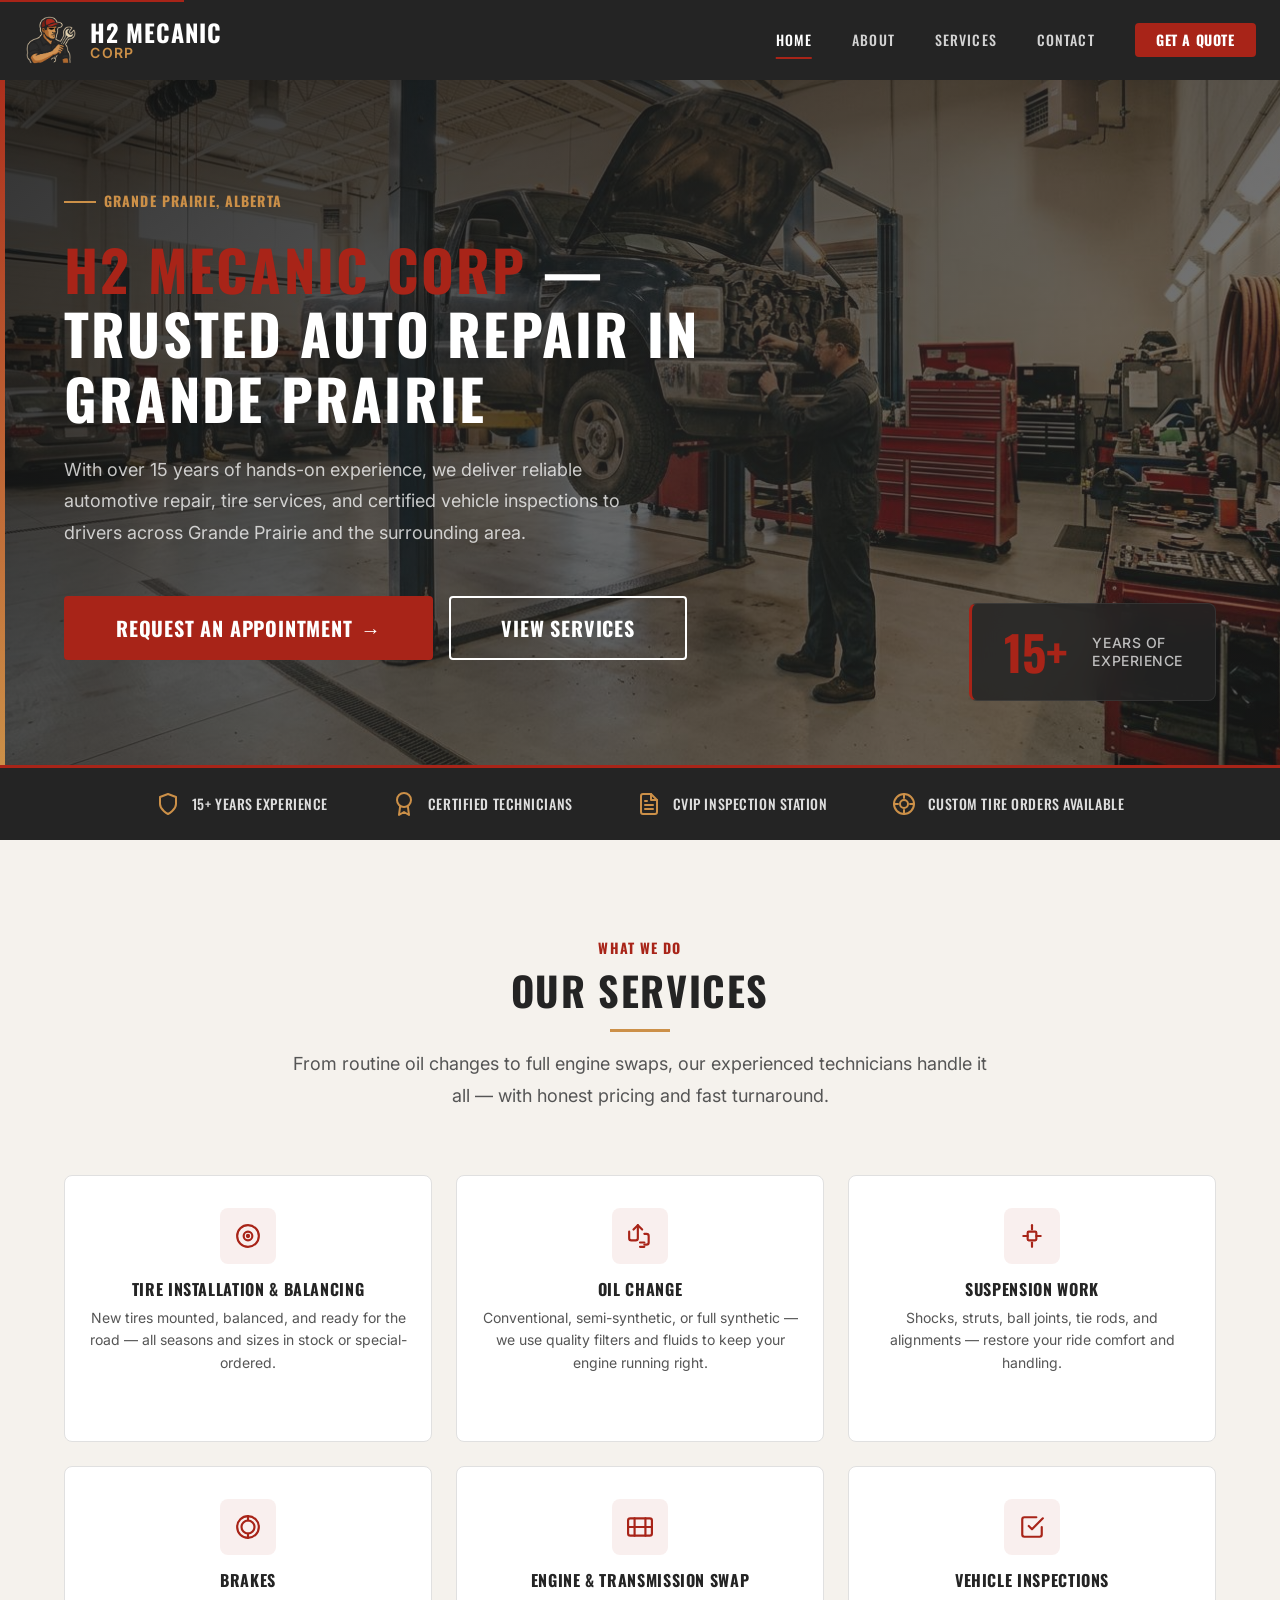
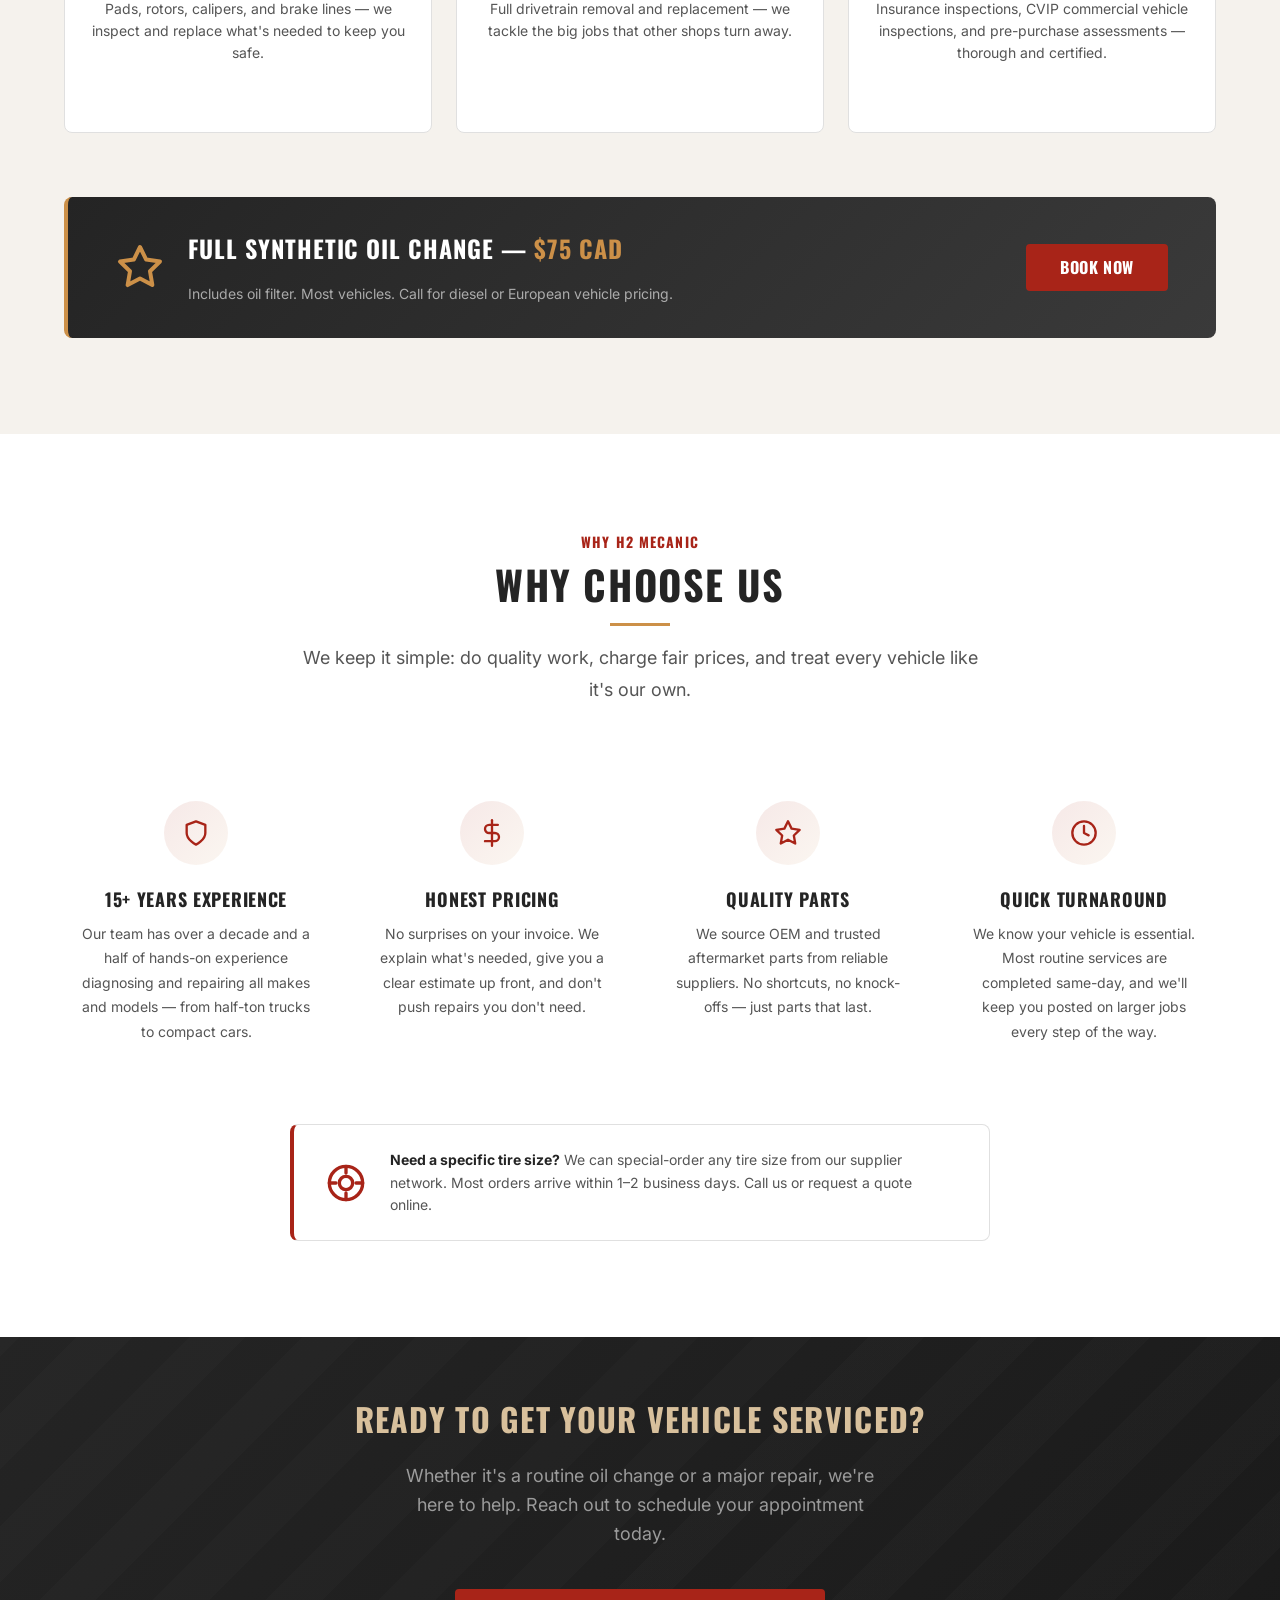
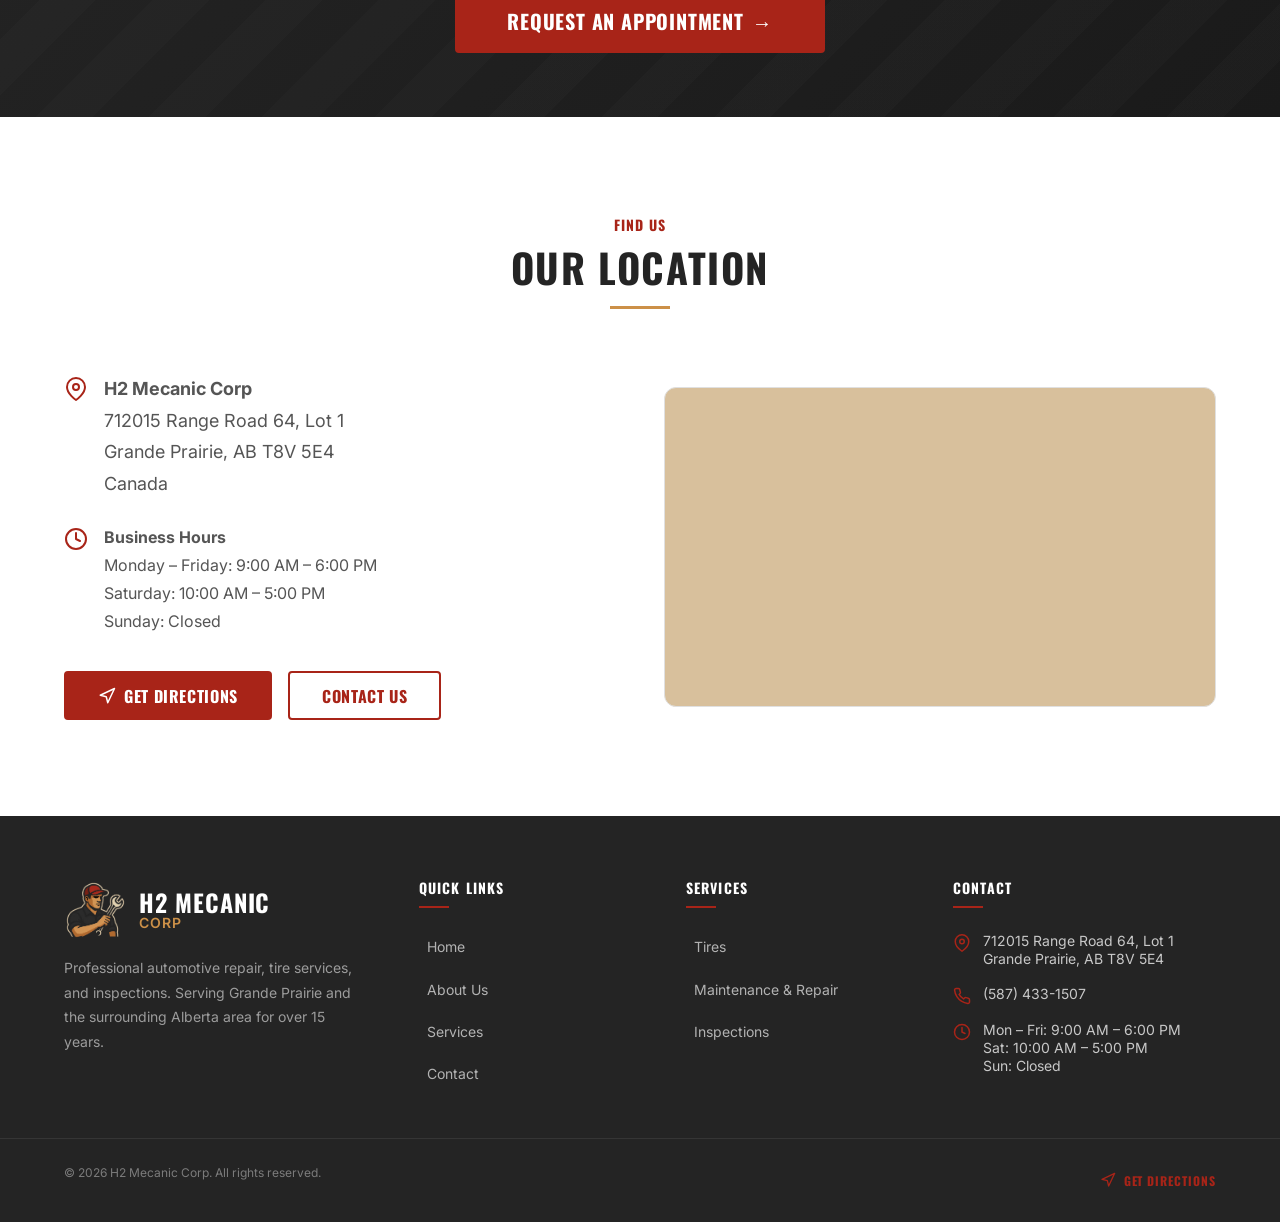
==== commit f79b2821: "Update postal code to T8V 5E4" ====
--- a/index.html
+++ b/index.html
@@ -38,7 +38,7 @@
       "streetAddress": "712015 Range Road 64, Lot 1",
       "addressLocality": "Grande Prairie",
       "addressRegion": "AB",
-      "postalCode": "T8W 0M7",
+      "postalCode": "T8V 5E4",
       "addressCountry": "CA"
     },
     "geo": {
@@ -456,7 +456,7 @@
                 <div>
                   <strong>H2 Mecanic Corp</strong><br>
                   712015 Range Road 64, Lot 1<br>
-                  Grande Prairie, AB T8W 0M7<br>
+                  Grande Prairie, AB T8V 5E4<br>
                   Canada
                 </div>
               </div>
@@ -559,7 +559,7 @@
                   </svg>
                   <span class="footer__contact-text">
                     712015 Range Road 64, Lot 1<br>
-                    Grande Prairie, AB T8W 0M7
+                    Grande Prairie, AB T8V 5E4
                   </span>
                 </li>
                 <li class="footer__contact-item">
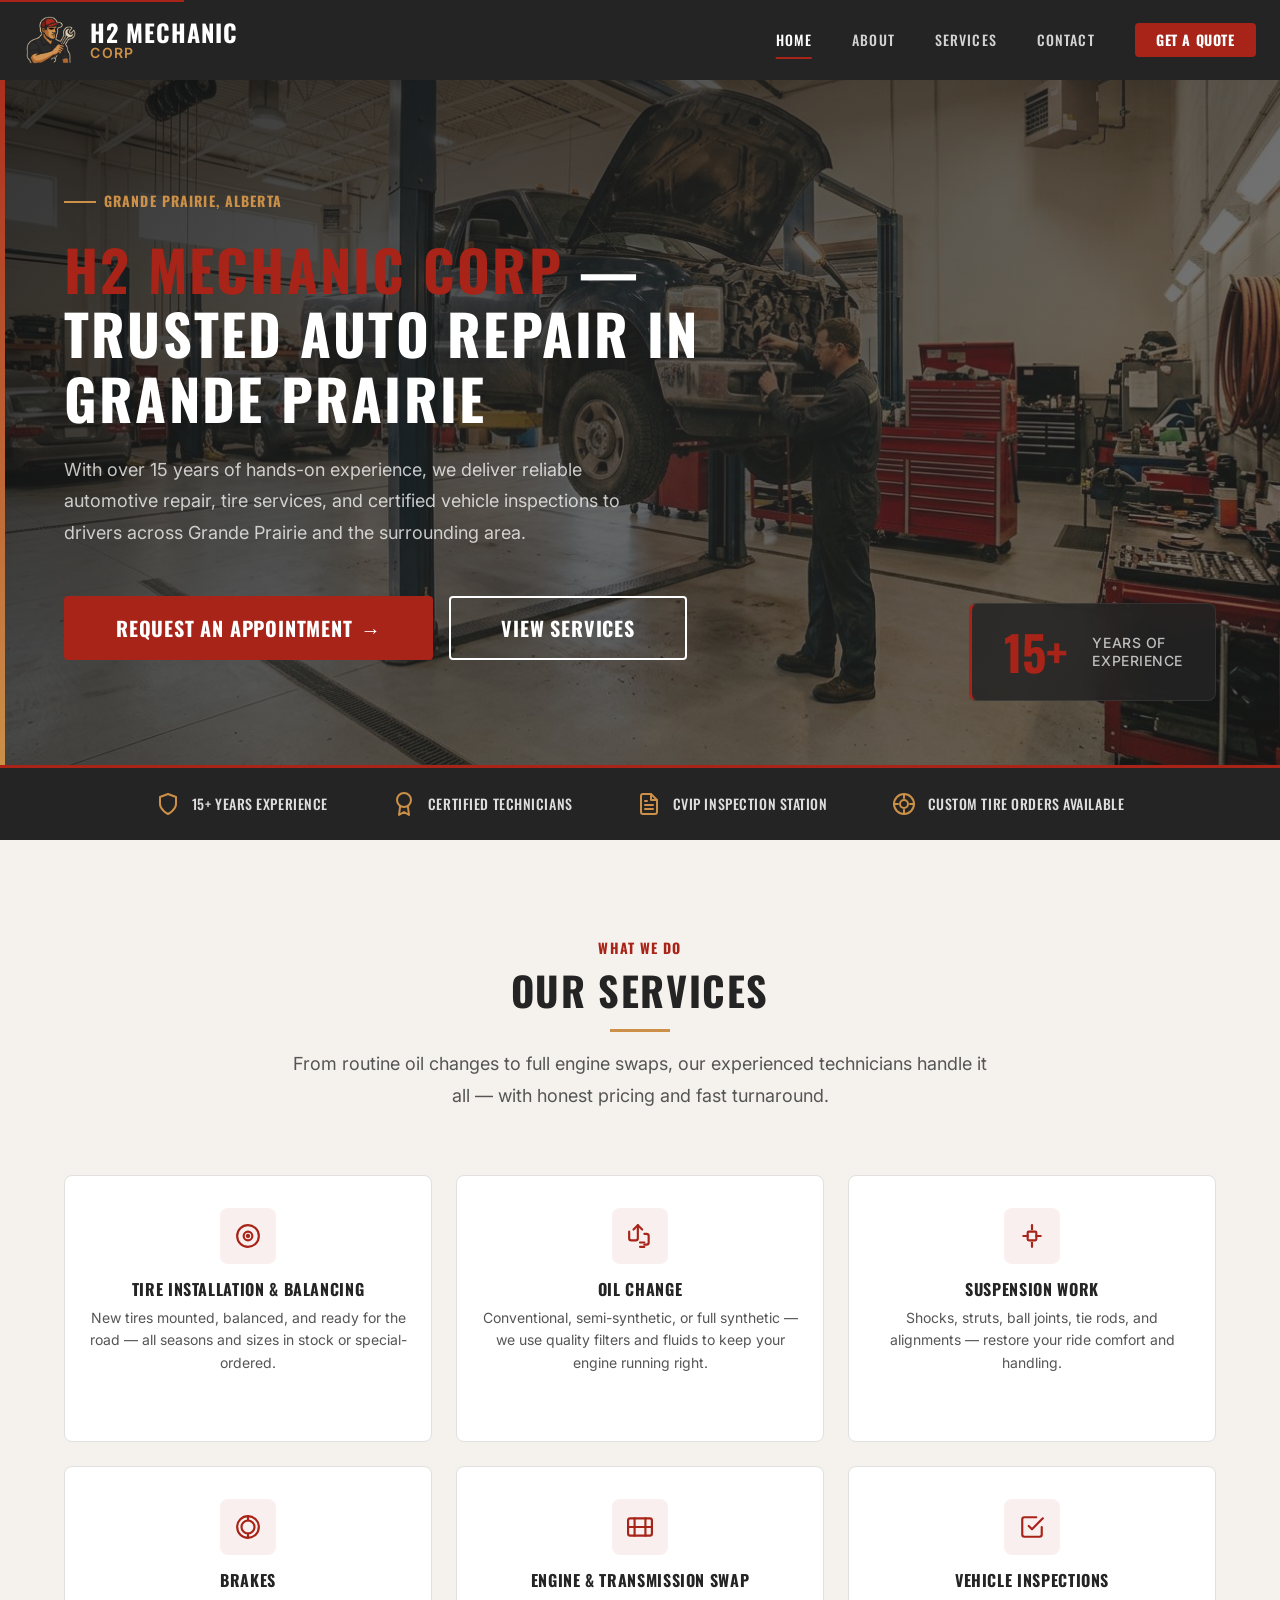
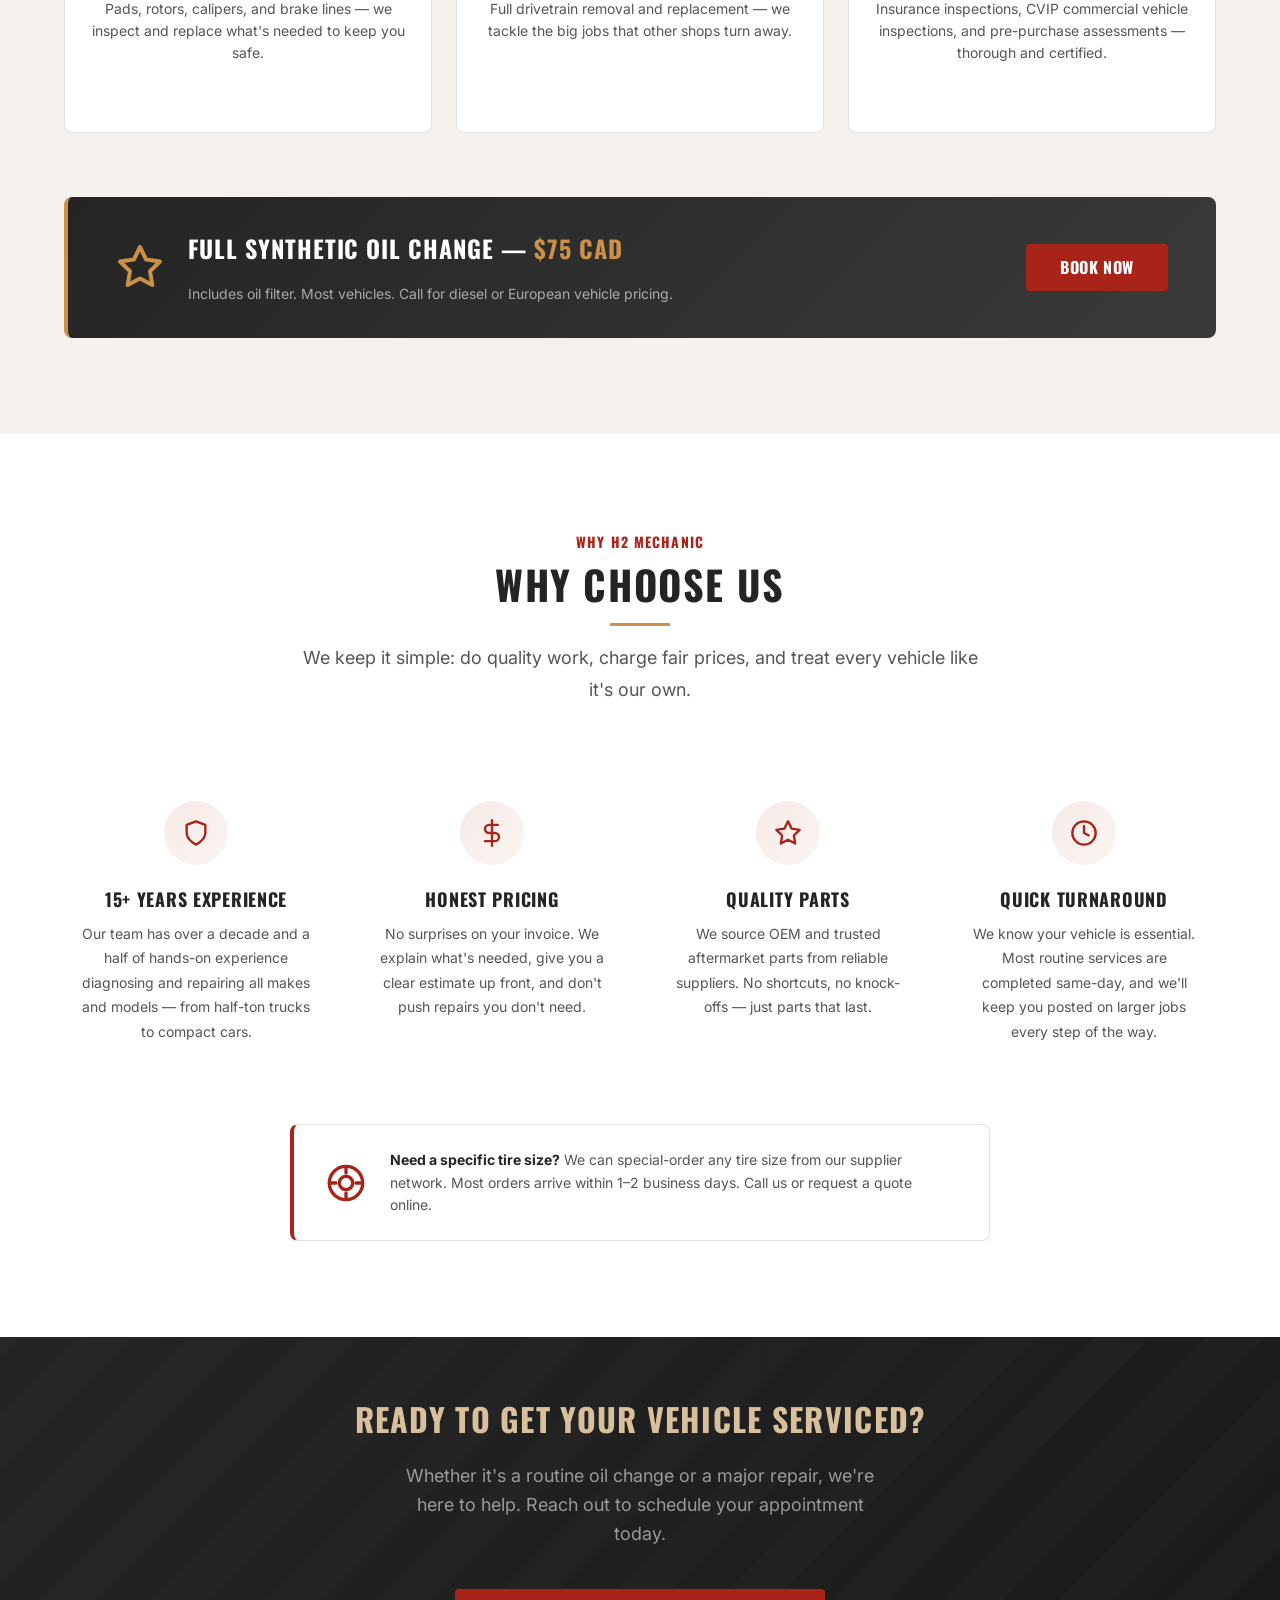
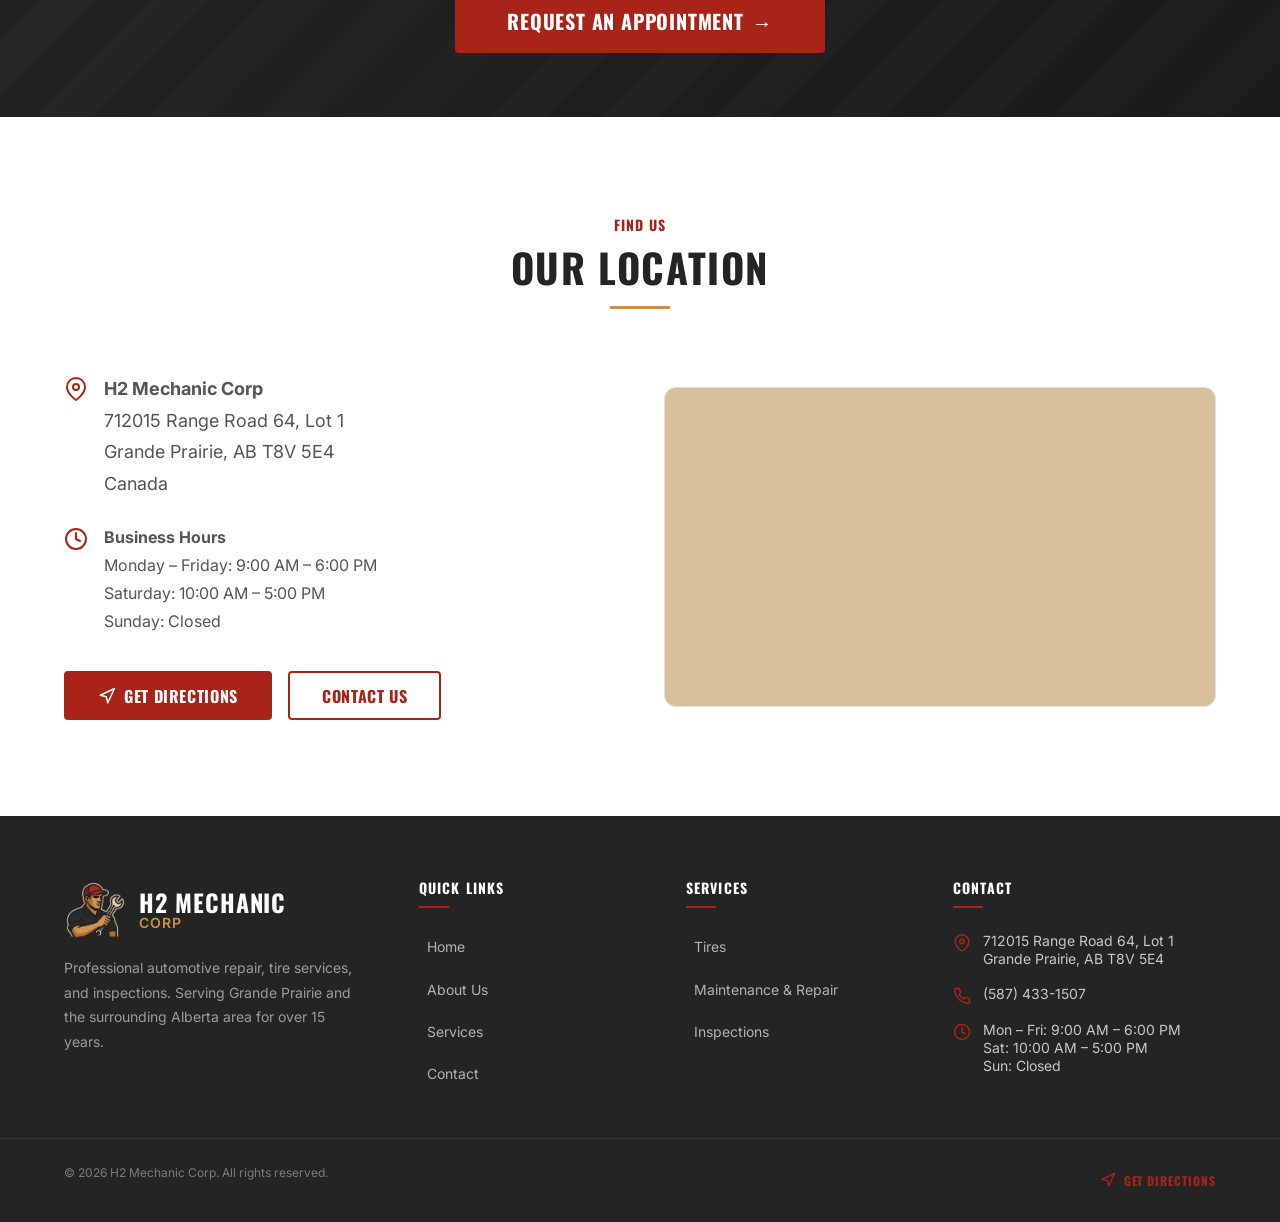
==== commit f0ca9a47: "Fix spelling: Mecanic -> Mechanic across the site" ====
--- a/index.html
+++ b/index.html
@@ -3,12 +3,12 @@
 <head>
   <meta charset="UTF-8">
   <meta name="viewport" content="width=device-width, initial-scale=1.0">
-  <title>H2 Mecanic Corp | Auto Repair & Tire Shop in Grande Prairie, AB</title>
-  <meta name="description" content="H2 Mecanic Corp provides professional auto repair, tire services, and vehicle inspections in Grande Prairie, Alberta. Trusted local mechanics.">
+  <title>H2 Mechanic Corp | Auto Repair & Tire Shop in Grande Prairie, AB</title>
+  <meta name="description" content="H2 Mechanic Corp provides professional auto repair, tire services, and vehicle inspections in Grande Prairie, Alberta. Trusted local mechanics.">
 
   <!-- Open Graph -->
-  <meta property="og:title" content="H2 Mecanic Corp | Auto Repair & Tire Shop in Grande Prairie, AB">
-  <meta property="og:description" content="H2 Mecanic Corp provides professional auto repair, tire services, and vehicle inspections in Grande Prairie, Alberta. Trusted local mechanics.">
+  <meta property="og:title" content="H2 Mechanic Corp | Auto Repair & Tire Shop in Grande Prairie, AB">
+  <meta property="og:description" content="H2 Mechanic Corp provides professional auto repair, tire services, and vehicle inspections in Grande Prairie, Alberta. Trusted local mechanics.">
   <meta property="og:image" content="https://hennaneihab-svg.github.io/H2-mecanic-corp/assets/images/logo.png">
   <meta property="og:url" content="https://hennaneihab-svg.github.io/H2-mecanic-corp/">
   <meta property="og:type" content="website">
@@ -30,7 +30,7 @@
   {
     "@context": "https://schema.org",
     "@type": "AutoRepair",
-    "name": "H2 Mecanic Corp",
+    "name": "H2 Mechanic Corp",
     "url": "https://hennaneihab-svg.github.io/H2-mecanic-corp/",
     "telephone": "+1-587-433-1507",
     "address": {
@@ -75,10 +75,10 @@
       <div class="nav__inner">
 
         <!-- Logo -->
-        <a href="index.html" class="nav__logo" aria-label="H2 Mecanic Corp — Home">
-          <img src="assets/images/logo.png" alt="H2 Mecanic Corp logo" class="nav__logo-img">
+        <a href="index.html" class="nav__logo" aria-label="H2 Mechanic Corp — Home">
+          <img src="assets/images/logo.png" alt="H2 Mechanic Corp logo" class="nav__logo-img">
           <span class="nav__logo-text">
-            <span class="nav__logo-name">H2 Mecanic</span>
+            <span class="nav__logo-name">H2 Mechanic</span>
             <span class="nav__logo-tagline">Corp</span>
           </span>
         </a>
@@ -118,7 +118,7 @@
       <section class="hero" id="hero">
         <div class="hero__bg">
           <img src="assets/images/hero-garage.jpg"
-               alt="Inside the H2 Mecanic Corp garage — a technician working on a vehicle"
+               alt="Inside the H2 Mechanic Corp garage — a technician working on a vehicle"
                loading="eager">
         </div>
         <div class="hero__overlay" aria-hidden="true"></div>
@@ -130,7 +130,7 @@
               Grande Prairie, Alberta
             </p>
             <h1 class="hero__title">
-              <span>H2 Mecanic Corp</span> — Trusted Auto Repair in Grande Prairie
+              <span>H2 Mechanic Corp</span> — Trusted Auto Repair in Grande Prairie
             </h1>
             <p class="hero__subtitle">
               With over 15 years of hands-on experience, we deliver reliable automotive repair, tire services, and certified vehicle inspections to drivers across Grande Prairie and the surrounding area.
@@ -337,7 +337,7 @@
         <div class="container">
 
           <div class="section-header">
-            <span class="section-header__label">Why H2 Mecanic</span>
+            <span class="section-header__label">Why H2 Mechanic</span>
             <h2 class="section-header__title">Why Choose Us</h2>
             <hr class="section-header__divider">
             <p class="section-header__desc">
@@ -454,7 +454,7 @@
                   <circle cx="12" cy="10" r="3"></circle>
                 </svg>
                 <div>
-                  <strong>H2 Mecanic Corp</strong><br>
+                  <strong>H2 Mechanic Corp</strong><br>
                   712015 Range Road 64, Lot 1<br>
                   Grande Prairie, AB T8V 5E4<br>
                   Canada
@@ -485,7 +485,7 @@
               </div>
             </div>
 
-            <div class="location__map" aria-label="Map showing the location of H2 Mecanic Corp">
+            <div class="location__map" aria-label="Map showing the location of H2 Mechanic Corp">
               <iframe
                 src="https://www.google.com/maps?q=55.1486484,-118.8707658&z=15&output=embed"
                 width="100%"
@@ -517,10 +517,10 @@
 
             <!-- Brand -->
             <div class="footer__brand">
-              <a href="index.html" class="footer__logo" aria-label="H2 Mecanic Corp — Home">
-                <img src="assets/images/logo.png" alt="H2 Mecanic Corp logo" class="footer__logo-img" loading="lazy">
+              <a href="index.html" class="footer__logo" aria-label="H2 Mechanic Corp — Home">
+                <img src="assets/images/logo.png" alt="H2 Mechanic Corp logo" class="footer__logo-img" loading="lazy">
                 <span class="footer__logo-text">
-                  <span class="footer__logo-name">H2 Mecanic</span>
+                  <span class="footer__logo-name">H2 Mechanic</span>
                   <span class="footer__logo-tagline">Corp</span>
                 </span>
               </a>
@@ -591,7 +591,7 @@
       <!-- Bottom Bar -->
       <div class="container">
         <div class="footer__bottom">
-          <p class="footer__copyright">&copy; 2026 H2 Mecanic Corp. All rights reserved.</p>
+          <p class="footer__copyright">&copy; 2026 H2 Mechanic Corp. All rights reserved.</p>
           <a href="https://www.google.com/maps/dir/?api=1&destination=55.1486484,-118.8707658" class="footer__directions" target="_blank" rel="noopener noreferrer">
             <svg viewBox="0 0 24 24" fill="none" stroke="currentColor" stroke-width="2" stroke-linecap="round" stroke-linejoin="round" aria-hidden="true">
               <polygon points="3 11 22 2 13 21 11 13 3 11"></polygon>
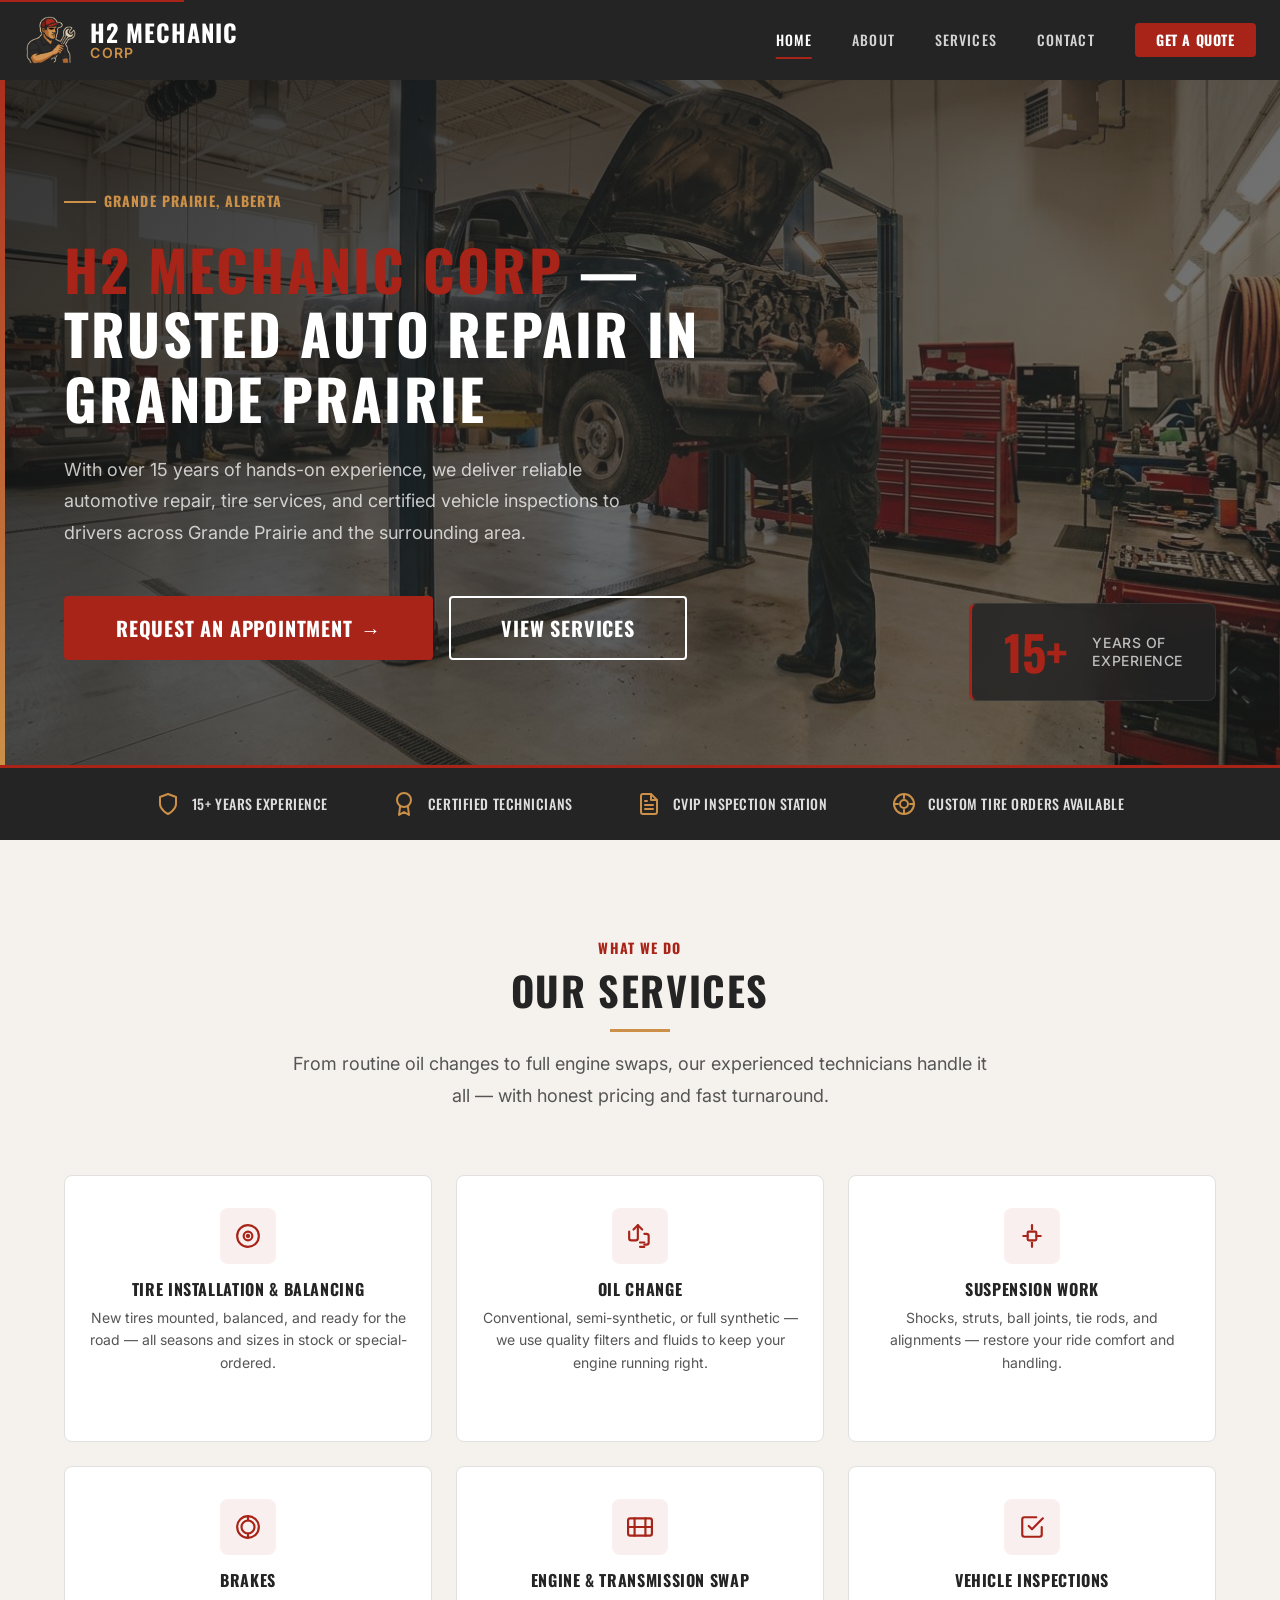
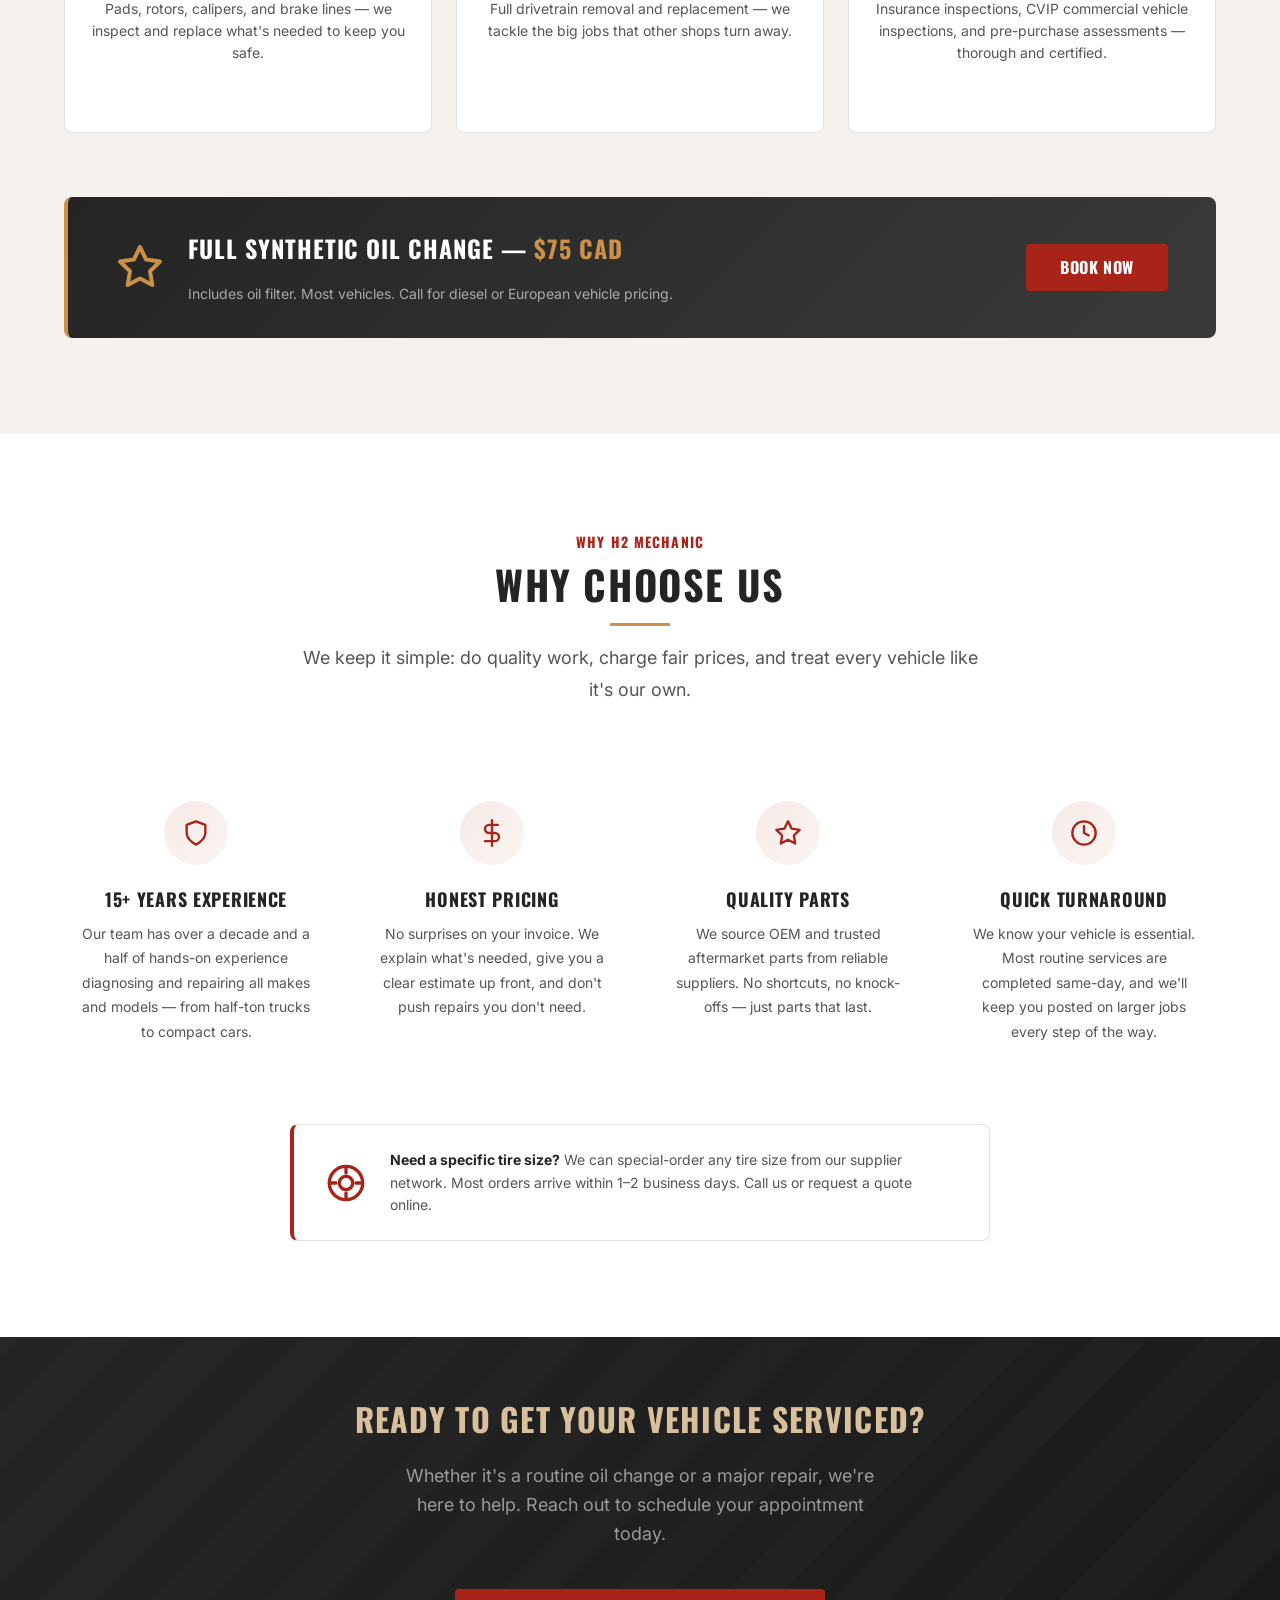
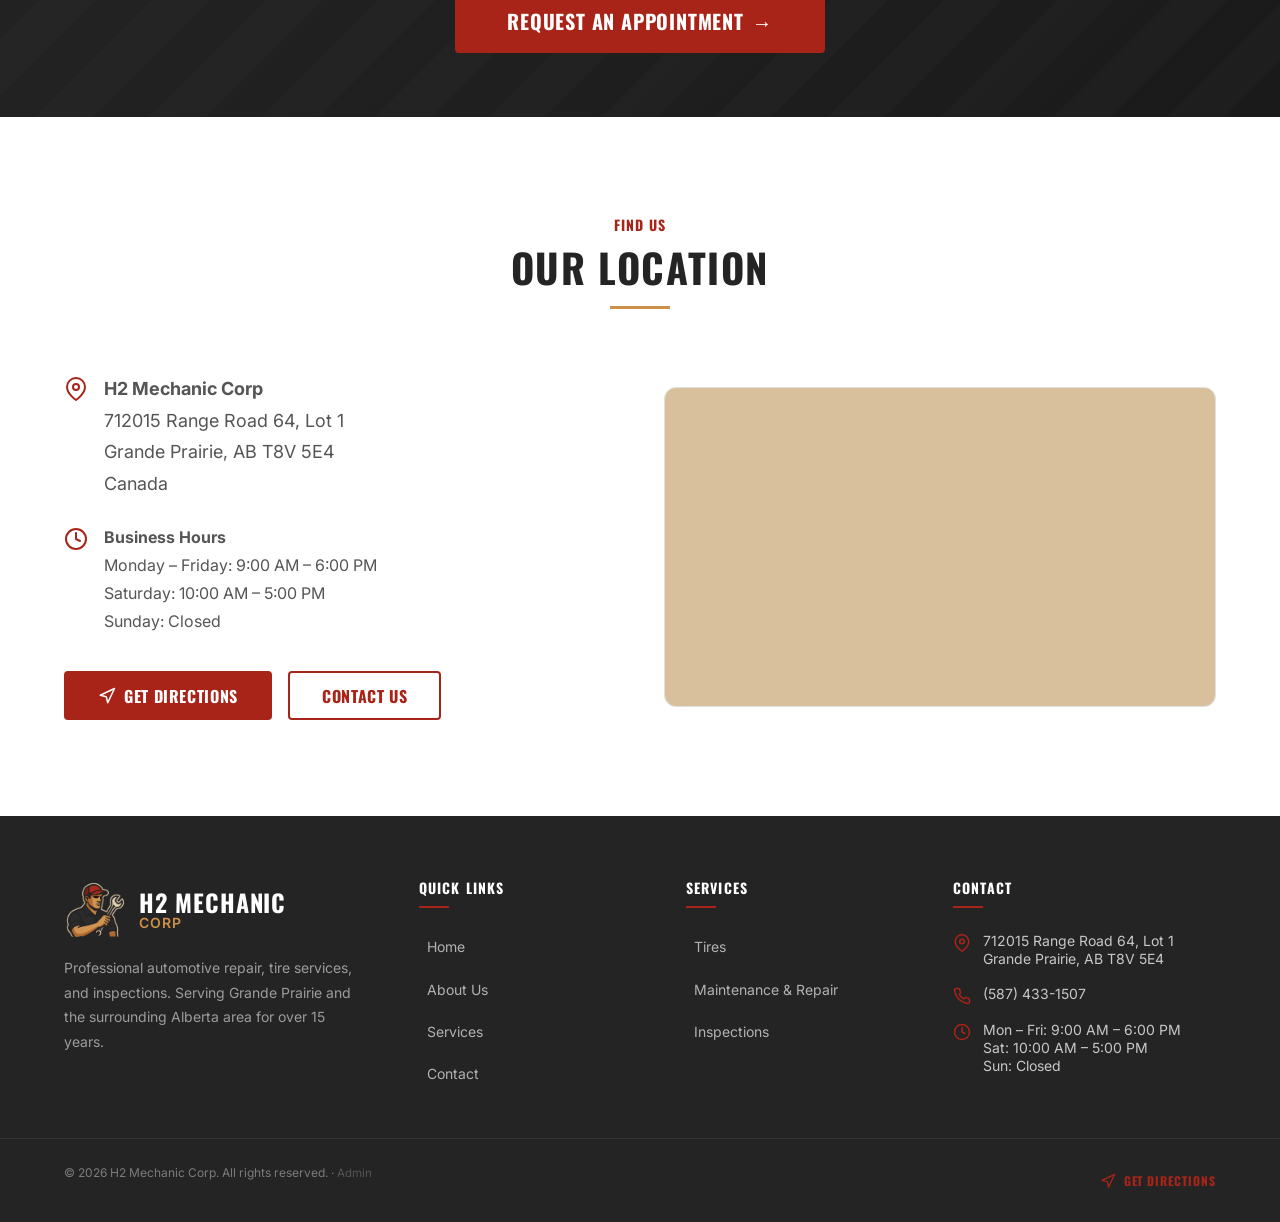
==== commit b5d02472: "Add admin dashboard with password-only access" ====
--- a/index.html
+++ b/index.html
@@ -591,7 +591,7 @@
       <!-- Bottom Bar -->
       <div class="container">
         <div class="footer__bottom">
-          <p class="footer__copyright">&copy; 2026 H2 Mechanic Corp. All rights reserved.</p>
+          <p class="footer__copyright">&copy; 2026 H2 Mechanic Corp. All rights reserved. · <a href="admin.html" style="color:rgba(242,237,228,0.25);font-size:0.72rem;text-decoration:none;transition:color 0.2s;" onmouseover="this.style.color='rgba(204,144,72,0.7)'" onmouseout="this.style.color='rgba(242,237,228,0.25)'">Admin</a></p>
           <a href="https://www.google.com/maps/dir/?api=1&destination=55.1486484,-118.8707658" class="footer__directions" target="_blank" rel="noopener noreferrer">
             <svg viewBox="0 0 24 24" fill="none" stroke="currentColor" stroke-width="2" stroke-linecap="round" stroke-linejoin="round" aria-hidden="true">
               <polygon points="3 11 22 2 13 21 11 13 3 11"></polygon>
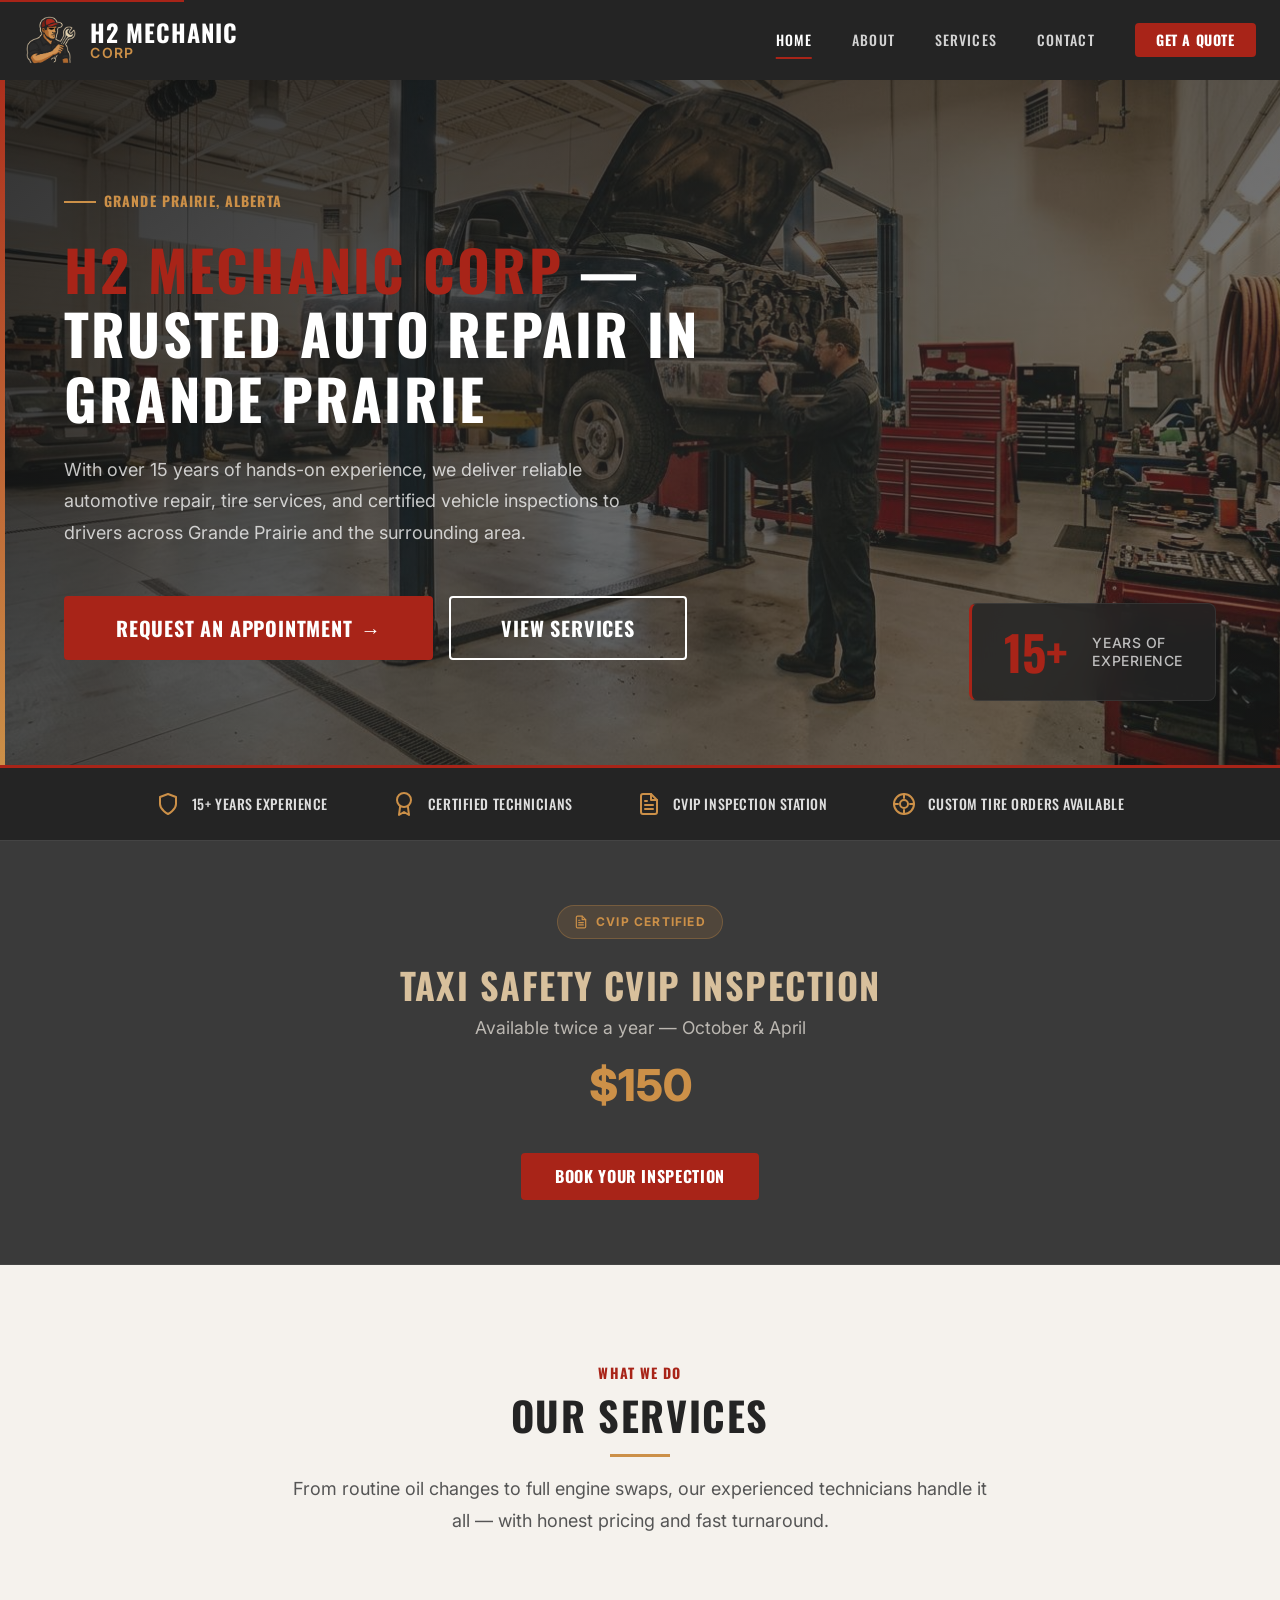
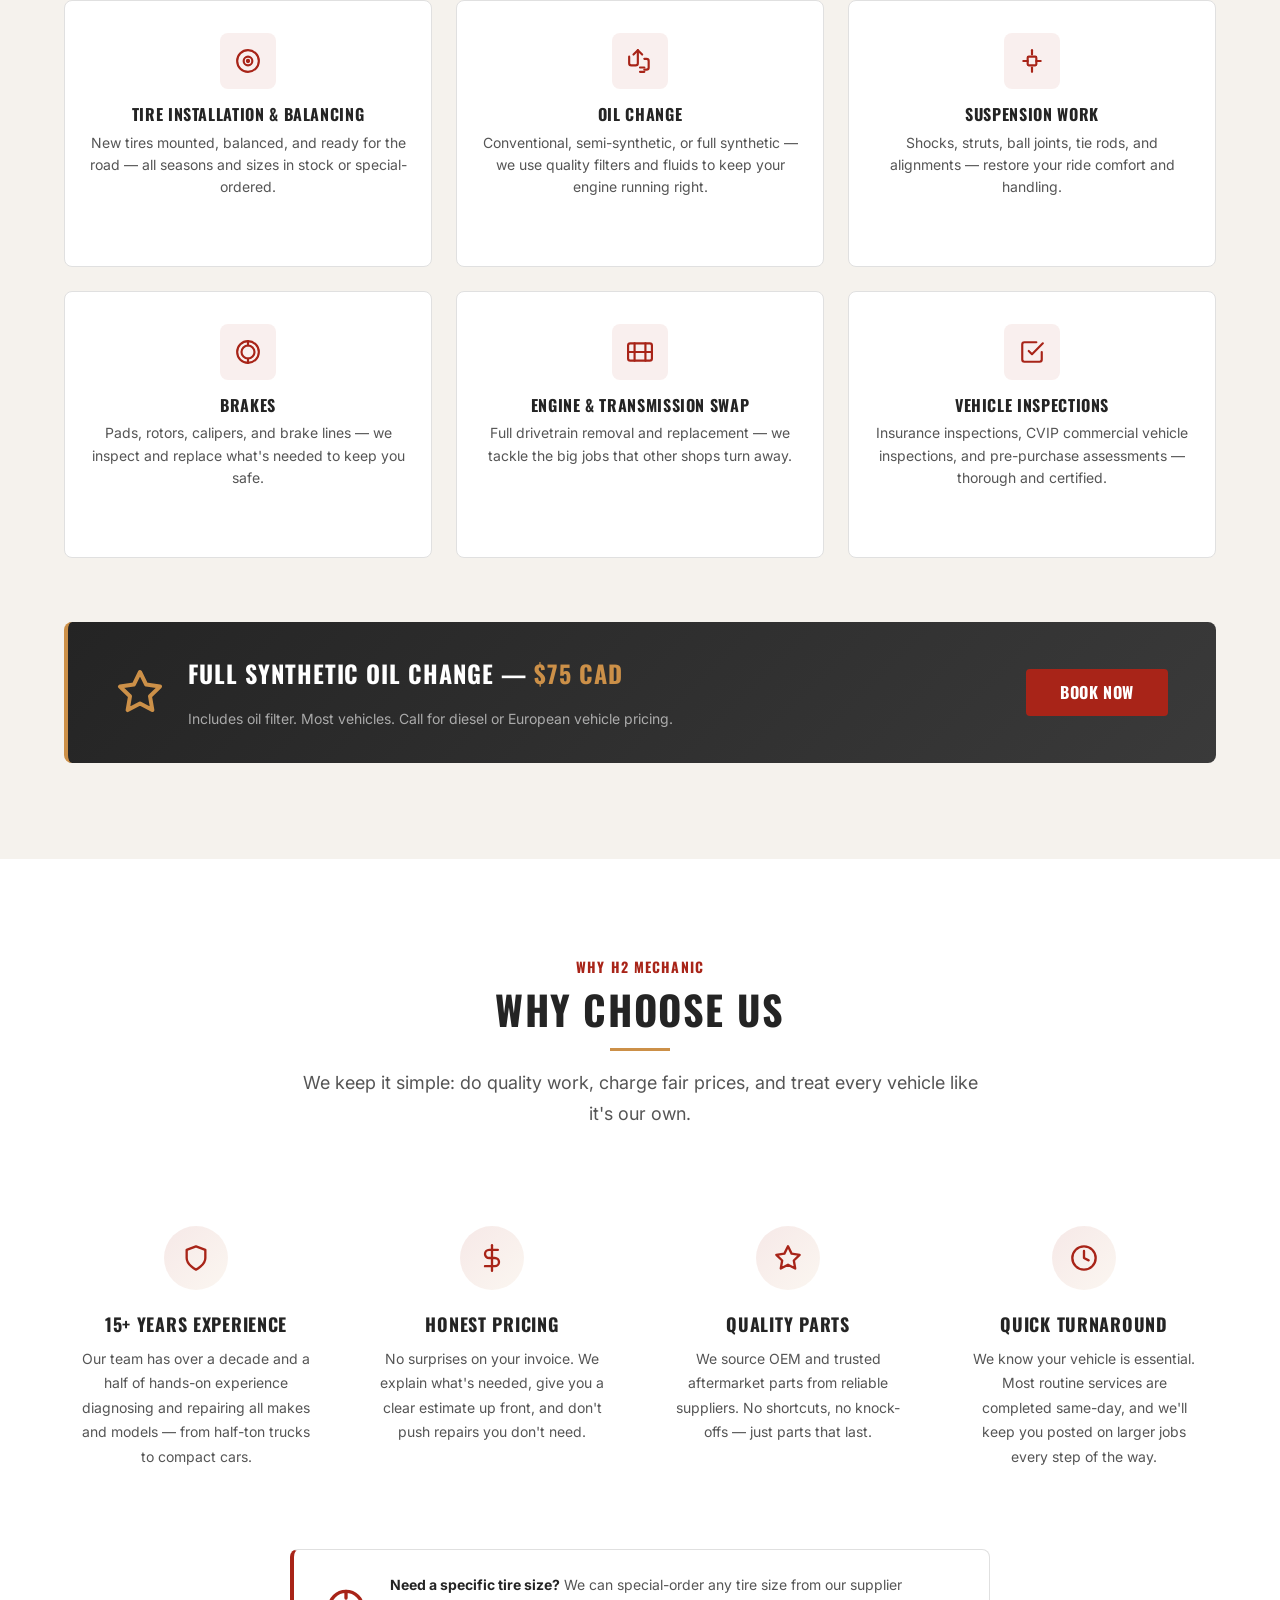
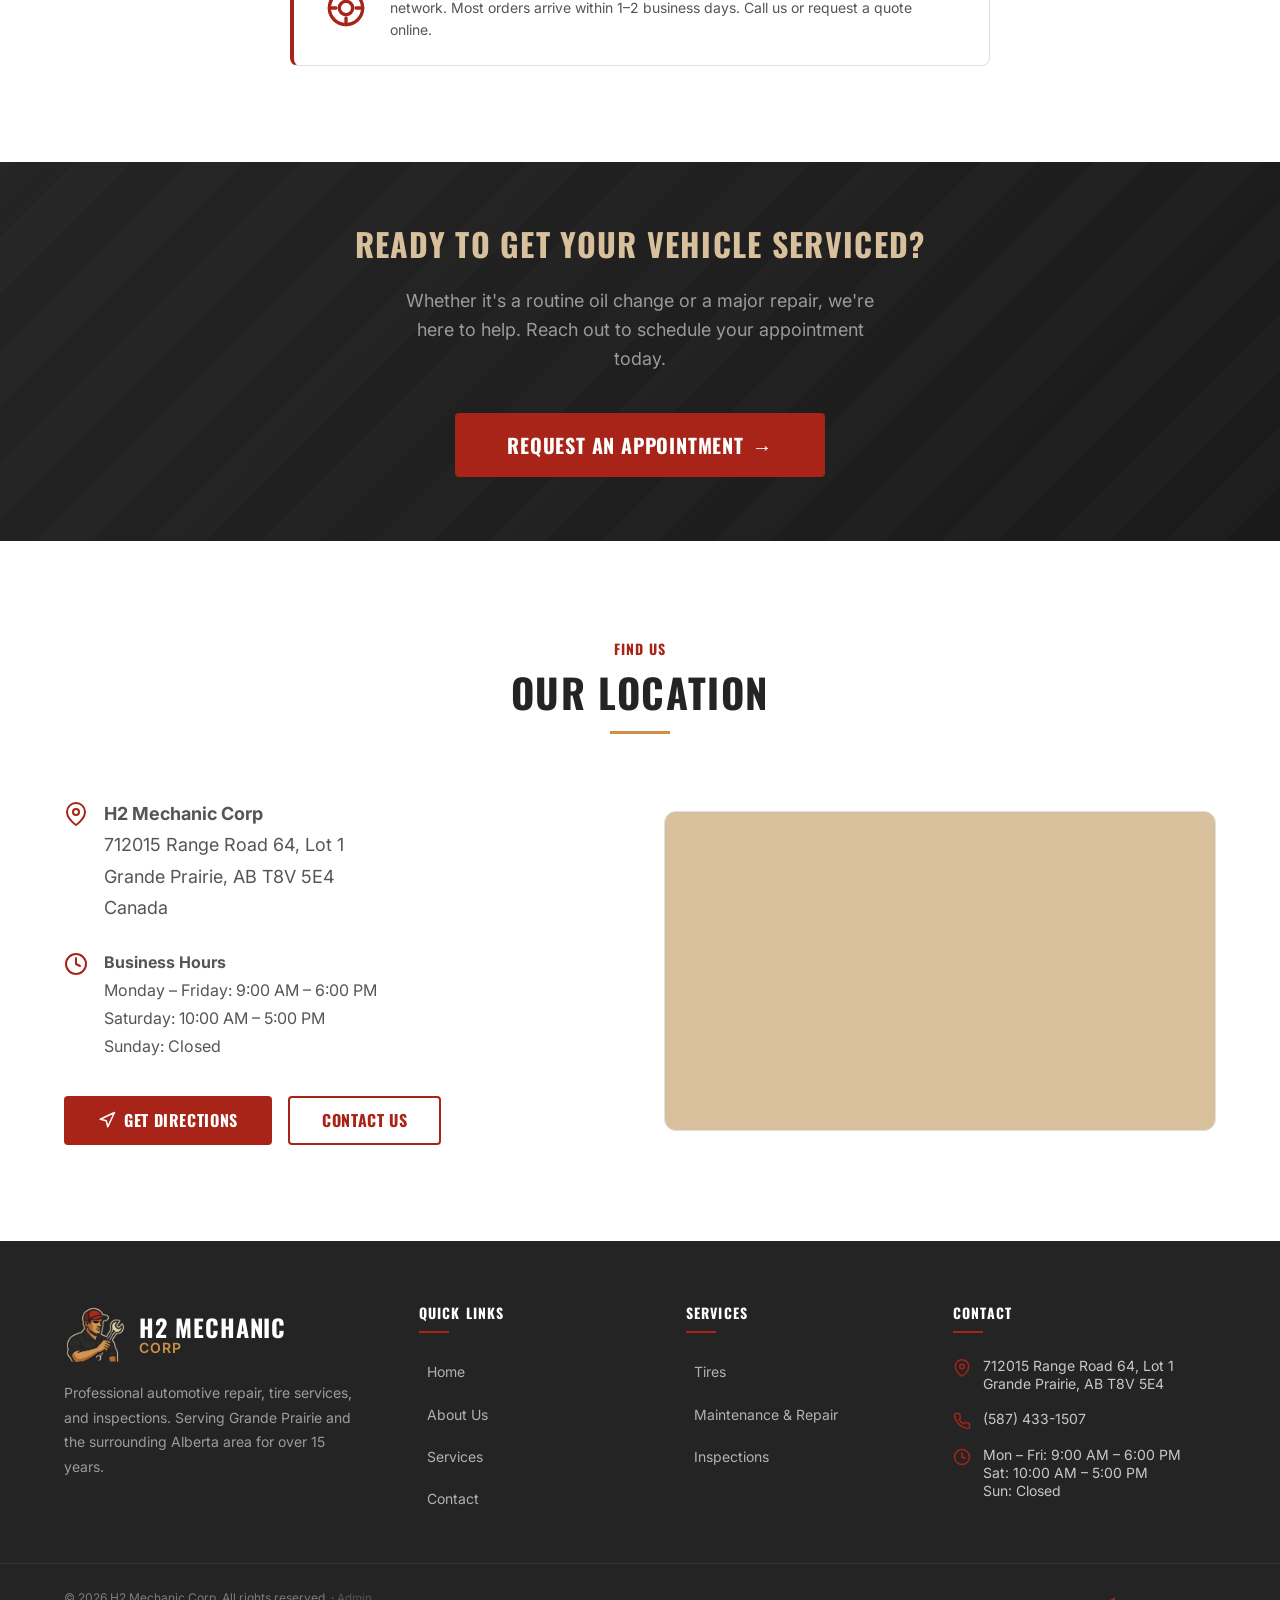
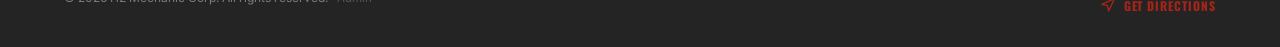
==== commit 8f157456: "Feature: Add Taxi Safety CVIP and Uber/Rideshare inspections" ====
--- a/index.html
+++ b/index.html
@@ -203,6 +203,27 @@
         </div>
       </div>
 
+      <!-- ─────────────────────────────────────────────────────────────────
+           PROMO BANNER: TAXI CVIP
+           ───────────────────────────────────────────────────────────────── -->
+      <section class="section" style="background: var(--color-charcoal-light); padding: 4rem 0; border-top: 1px solid rgba(255,255,255,0.05); border-bottom: 1px solid rgba(255,255,255,0.05);">
+        <div class="container" style="display: flex; flex-direction: column; align-items: center; text-align: center;">
+          <div style="background: rgba(204, 144, 72, 0.15); color: var(--color-tan); font-size: 0.75rem; font-weight: 700; letter-spacing: 0.1em; text-transform: uppercase; padding: 0.4rem 1rem; border-radius: 20px; border: 1px solid rgba(204, 144, 72, 0.3); margin-bottom: 1.5rem; display: inline-flex; align-items: center; gap: 0.5rem;">
+            <svg viewBox="0 0 24 24" fill="none" stroke="currentColor" stroke-width="2" stroke-linecap="round" stroke-linejoin="round" aria-hidden="true" style="width: 14px; height: 14px;">
+              <path d="M14 2H6a2 2 0 0 0-2 2v16a2 2 0 0 0 2 2h12a2 2 0 0 0 2-2V8z"></path>
+              <polyline points="14 2 14 8 20 8"></polyline>
+              <line x1="16" y1="13" x2="8" y2="13"></line>
+              <line x1="16" y1="17" x2="8" y2="17"></line>
+              <polyline points="10 9 9 9 8 9"></polyline>
+            </svg>
+            CVIP Certified
+          </div>
+          <h2 style="font-size: 2.25rem; font-weight: 700; color: var(--color-cream); margin-bottom: 0.5rem; line-height: 1.2;">Taxi Safety CVIP Inspection</h2>
+          <p style="font-size: 1.1rem; color: rgba(242, 237, 228, 0.7); margin-bottom: 0.5rem;">Available twice a year — October & April</p>
+          <div style="font-size: 2.75rem; font-weight: 800; color: var(--color-tan); margin-bottom: 2rem;">$150</div>
+          <a href="contact.html" class="btn btn--primary">Book Your Inspection</a>
+        </div>
+      </section>
 
       <!-- ─────────────────────────────────────────────────────────────────
            3. SERVICES PREVIEW
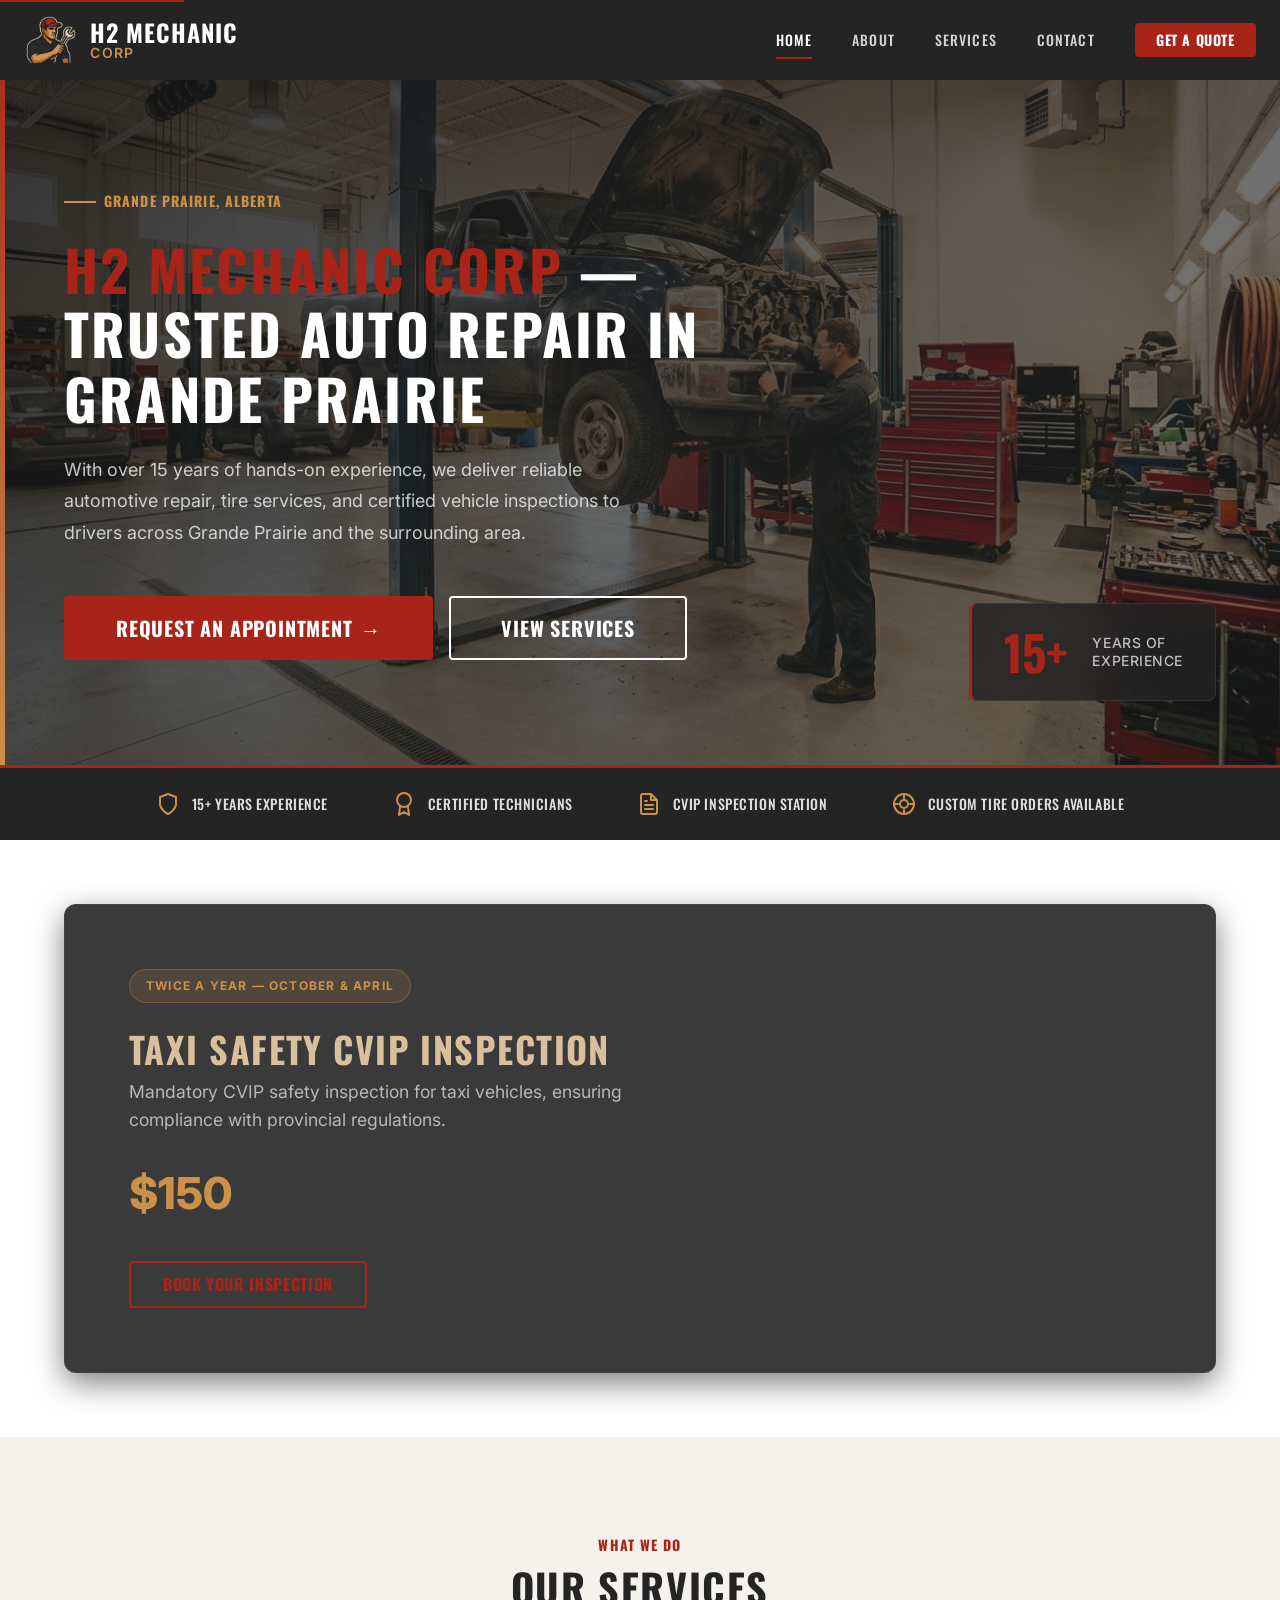
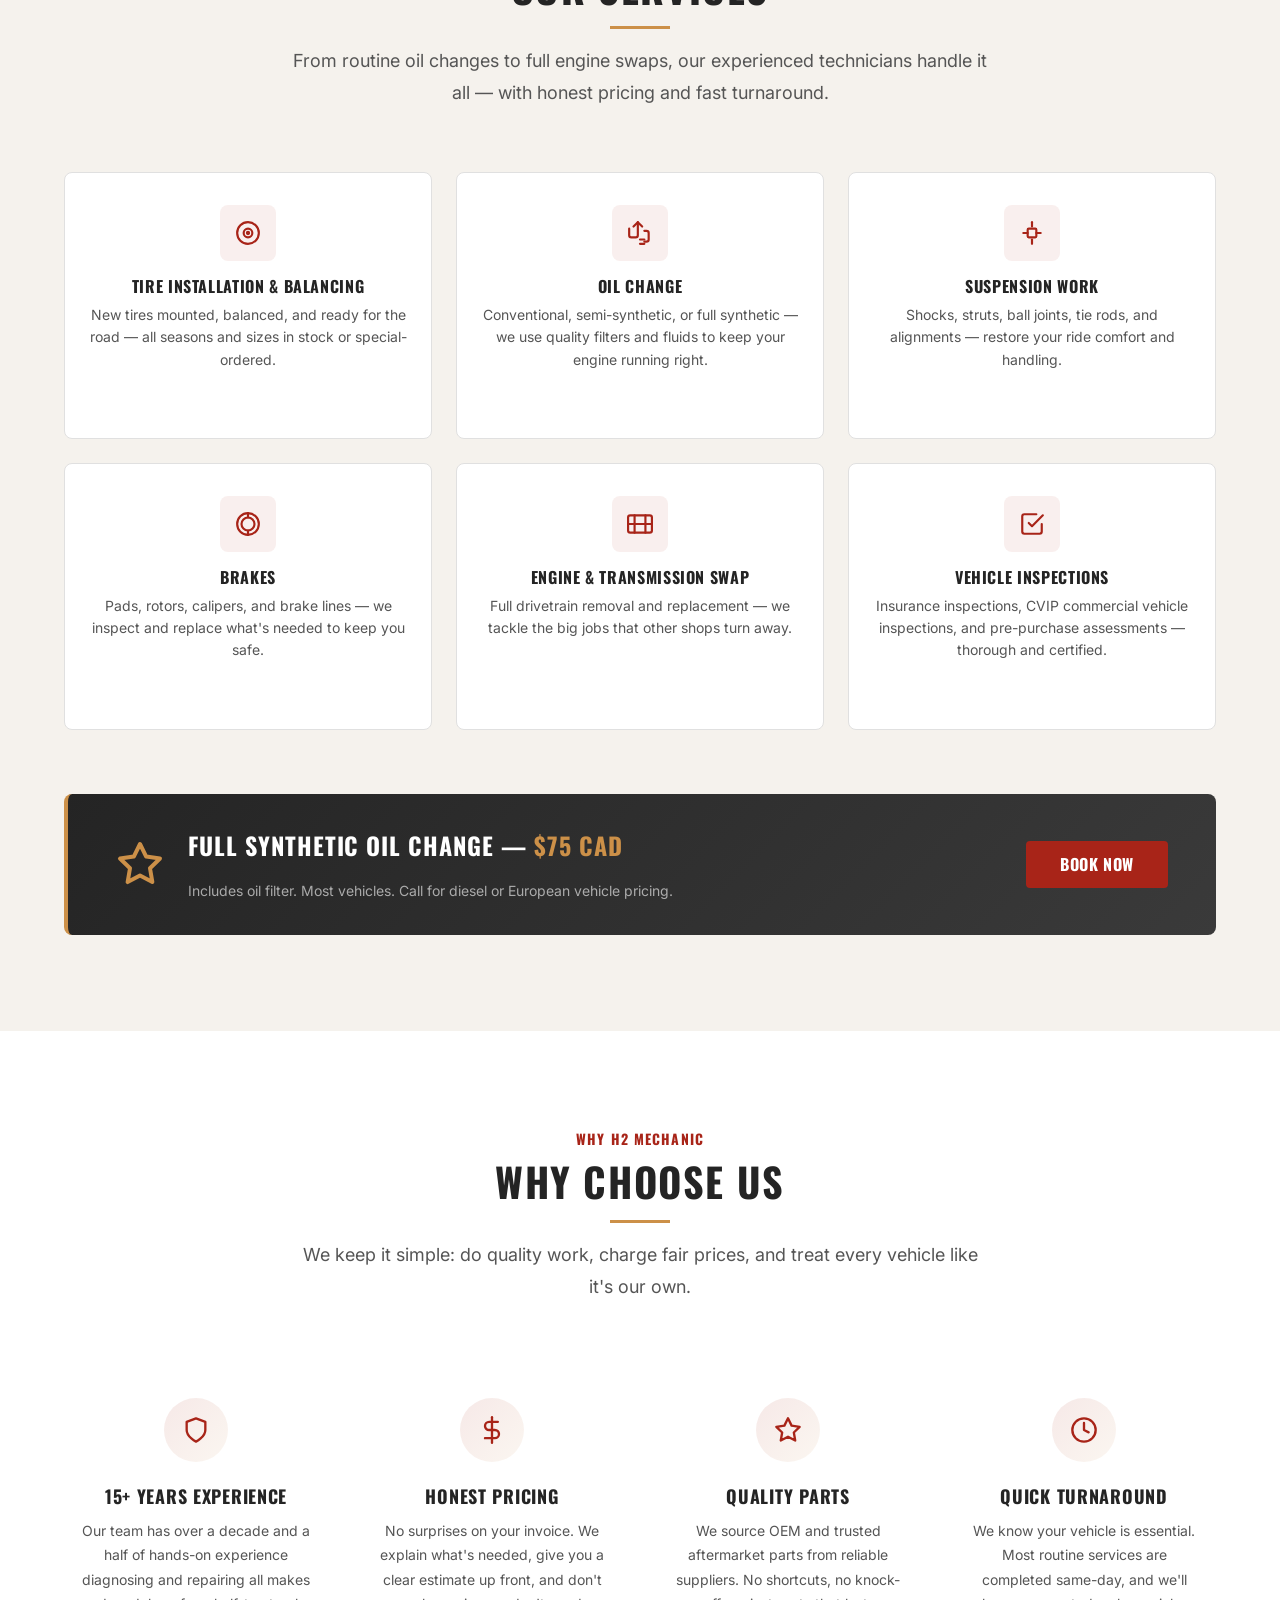
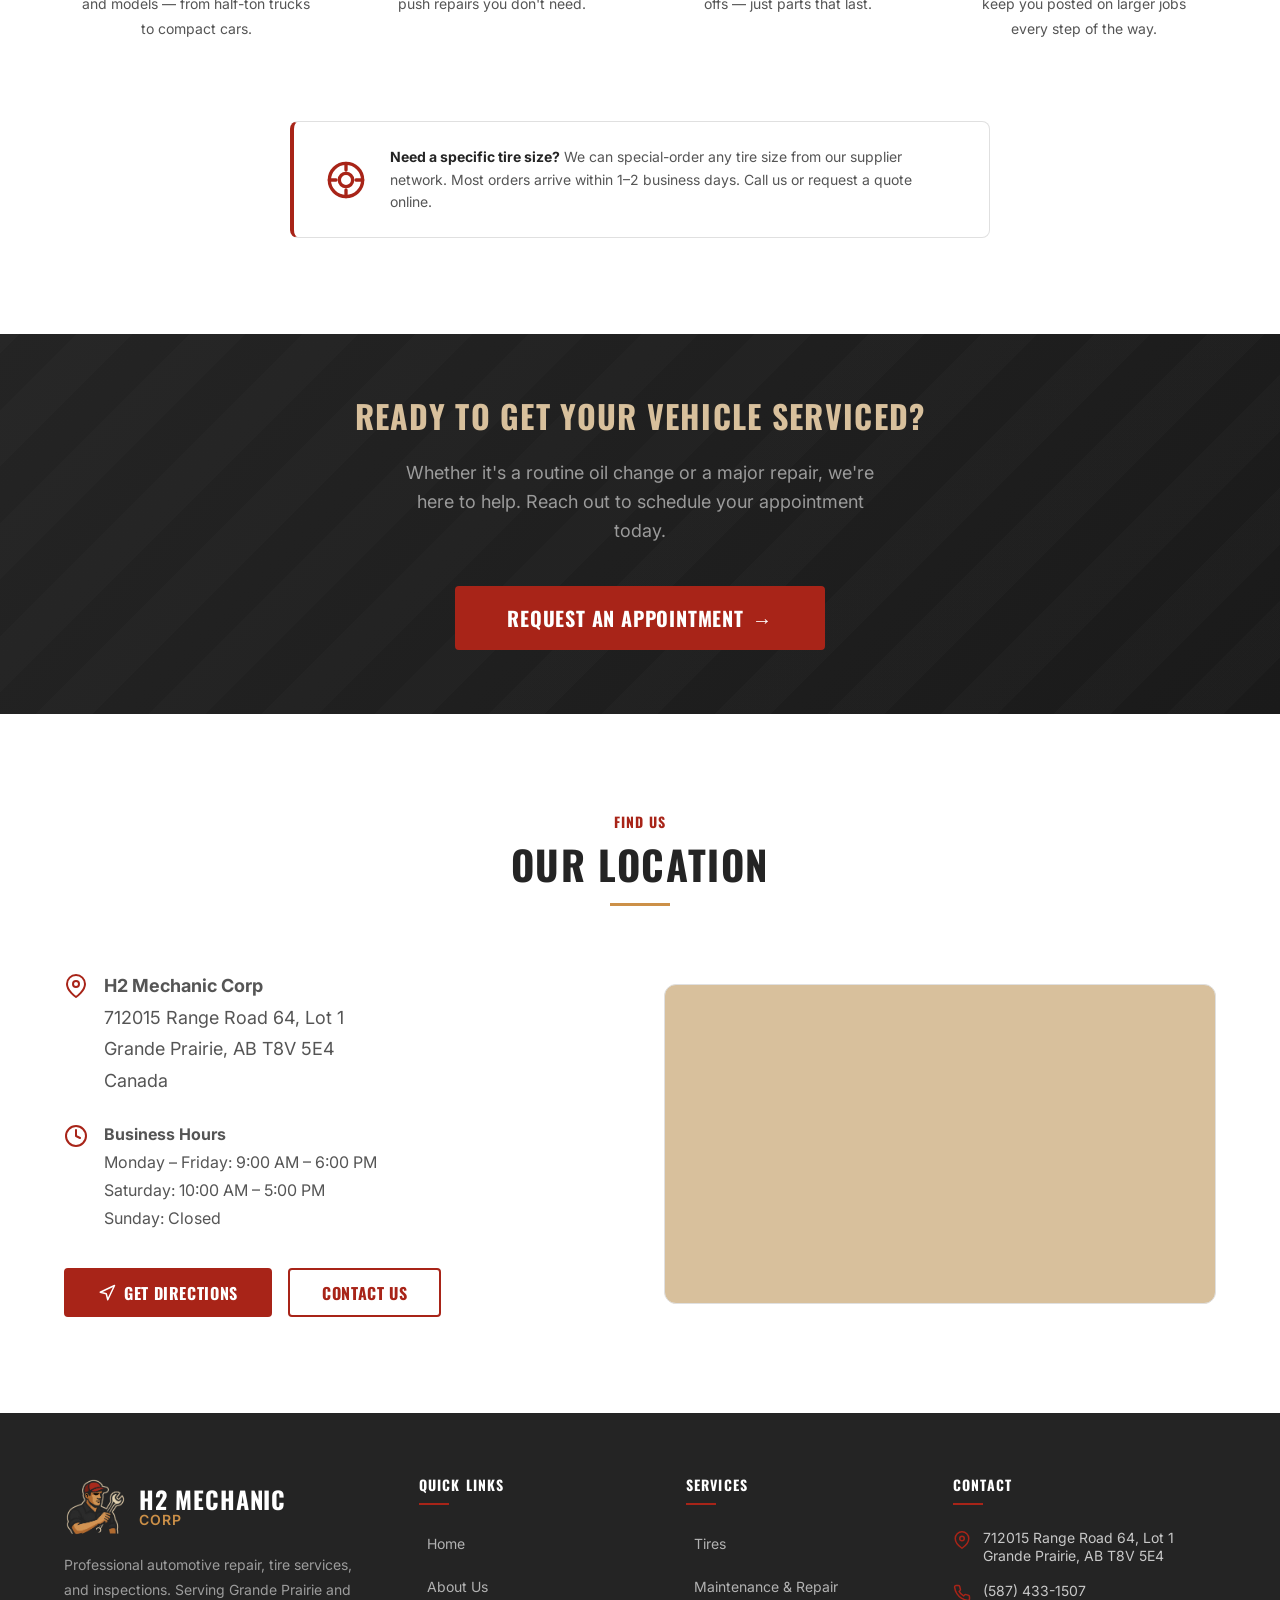
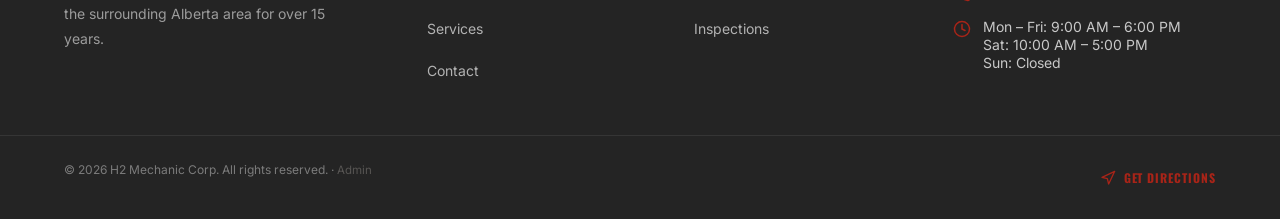
==== commit d531d8c2: "UI: Refactor Taxi Safety CVIP banner into a featured card layout" ====
--- a/index.html
+++ b/index.html
@@ -206,22 +206,38 @@
       <!-- ─────────────────────────────────────────────────────────────────
            PROMO BANNER: TAXI CVIP
            ───────────────────────────────────────────────────────────────── -->
-      <section class="section" style="background: var(--color-charcoal-light); padding: 4rem 0; border-top: 1px solid rgba(255,255,255,0.05); border-bottom: 1px solid rgba(255,255,255,0.05);">
-        <div class="container" style="display: flex; flex-direction: column; align-items: center; text-align: center;">
-          <div style="background: rgba(204, 144, 72, 0.15); color: var(--color-tan); font-size: 0.75rem; font-weight: 700; letter-spacing: 0.1em; text-transform: uppercase; padding: 0.4rem 1rem; border-radius: 20px; border: 1px solid rgba(204, 144, 72, 0.3); margin-bottom: 1.5rem; display: inline-flex; align-items: center; gap: 0.5rem;">
-            <svg viewBox="0 0 24 24" fill="none" stroke="currentColor" stroke-width="2" stroke-linecap="round" stroke-linejoin="round" aria-hidden="true" style="width: 14px; height: 14px;">
-              <path d="M14 2H6a2 2 0 0 0-2 2v16a2 2 0 0 0 2 2h12a2 2 0 0 0 2-2V8z"></path>
-              <polyline points="14 2 14 8 20 8"></polyline>
-              <line x1="16" y1="13" x2="8" y2="13"></line>
-              <line x1="16" y1="17" x2="8" y2="17"></line>
-              <polyline points="10 9 9 9 8 9"></polyline>
-            </svg>
-            CVIP Certified
-          </div>
-          <h2 style="font-size: 2.25rem; font-weight: 700; color: var(--color-cream); margin-bottom: 0.5rem; line-height: 1.2;">Taxi Safety CVIP Inspection</h2>
-          <p style="font-size: 1.1rem; color: rgba(242, 237, 228, 0.7); margin-bottom: 0.5rem;">Available twice a year — October & April</p>
-          <div style="font-size: 2.75rem; font-weight: 800; color: var(--color-tan); margin-bottom: 2rem;">$150</div>
-          <a href="contact.html" class="btn btn--primary">Book Your Inspection</a>
+      <section class="section" style="padding: 4rem 0;">
+        <div class="container">
+          <div style="display: flex; flex-direction: column; background: var(--color-charcoal-light); border-radius: 12px; overflow: hidden; box-shadow: 0 10px 30px rgba(0,0,0,0.5); border: 1px solid rgba(255,255,255,0.05);" class="promo-card">
+            
+            <style>
+              .promo-card { flex-direction: column; }
+              .promo-card__img { width: 100%; height: 250px; background: url('assets/images/hero-garage.jpg') center/cover no-repeat; position: relative; }
+              .promo-card__img::after { content: ''; position: absolute; inset: 0; background: linear-gradient(to top, var(--color-charcoal-light), transparent); }
+              .promo-card__content { padding: 2.5rem; display: flex; flex-direction: column; justify-content: center; align-items: flex-start; }
+              @media (min-width: 768px) {
+                .promo-card { flex-direction: row; }
+                .promo-card__content { width: 55%; padding: 4rem; }
+                .promo-card__img { width: 45%; height: auto; background-position: center; }
+                .promo-card__img::after { background: linear-gradient(to right, var(--color-charcoal-light) 0%, rgba(26,26,26,0) 100%); }
+              }
+            </style>
+
+            <div class="promo-card__content">
+              <div style="background: rgba(204, 144, 72, 0.15); color: var(--color-tan); font-size: 0.75rem; font-weight: 700; letter-spacing: 0.1em; text-transform: uppercase; padding: 0.4rem 1rem; border-radius: 20px; border: 1px solid rgba(204, 144, 72, 0.3); margin-bottom: 1.5rem; display: inline-flex; align-items: center;">
+                Twice a Year — October & April
+              </div>
+              <h2 style="font-size: 2.25rem; font-weight: 700; color: var(--color-cream); margin-bottom: 0.5rem; line-height: 1.2;">Taxi Safety CVIP Inspection</h2>
+              <p style="font-size: 1.1rem; color: rgba(242, 237, 228, 0.7); margin-bottom: 1.5rem; max-width: 500px;">
+                Mandatory CVIP safety inspection for taxi vehicles, ensuring compliance with provincial regulations.
+              </p>
+              <div style="font-size: 2.75rem; font-weight: 800; color: var(--color-tan); margin-bottom: 2rem;">$150</div>
+              <a href="contact.html" class="btn btn--outline">Book Your Inspection</a>
+            </div>
+
+            <div class="promo-card__img" role="img" aria-label="Technician performing a vehicle inspection"></div>
+            
+          </div>
         </div>
       </section>
 
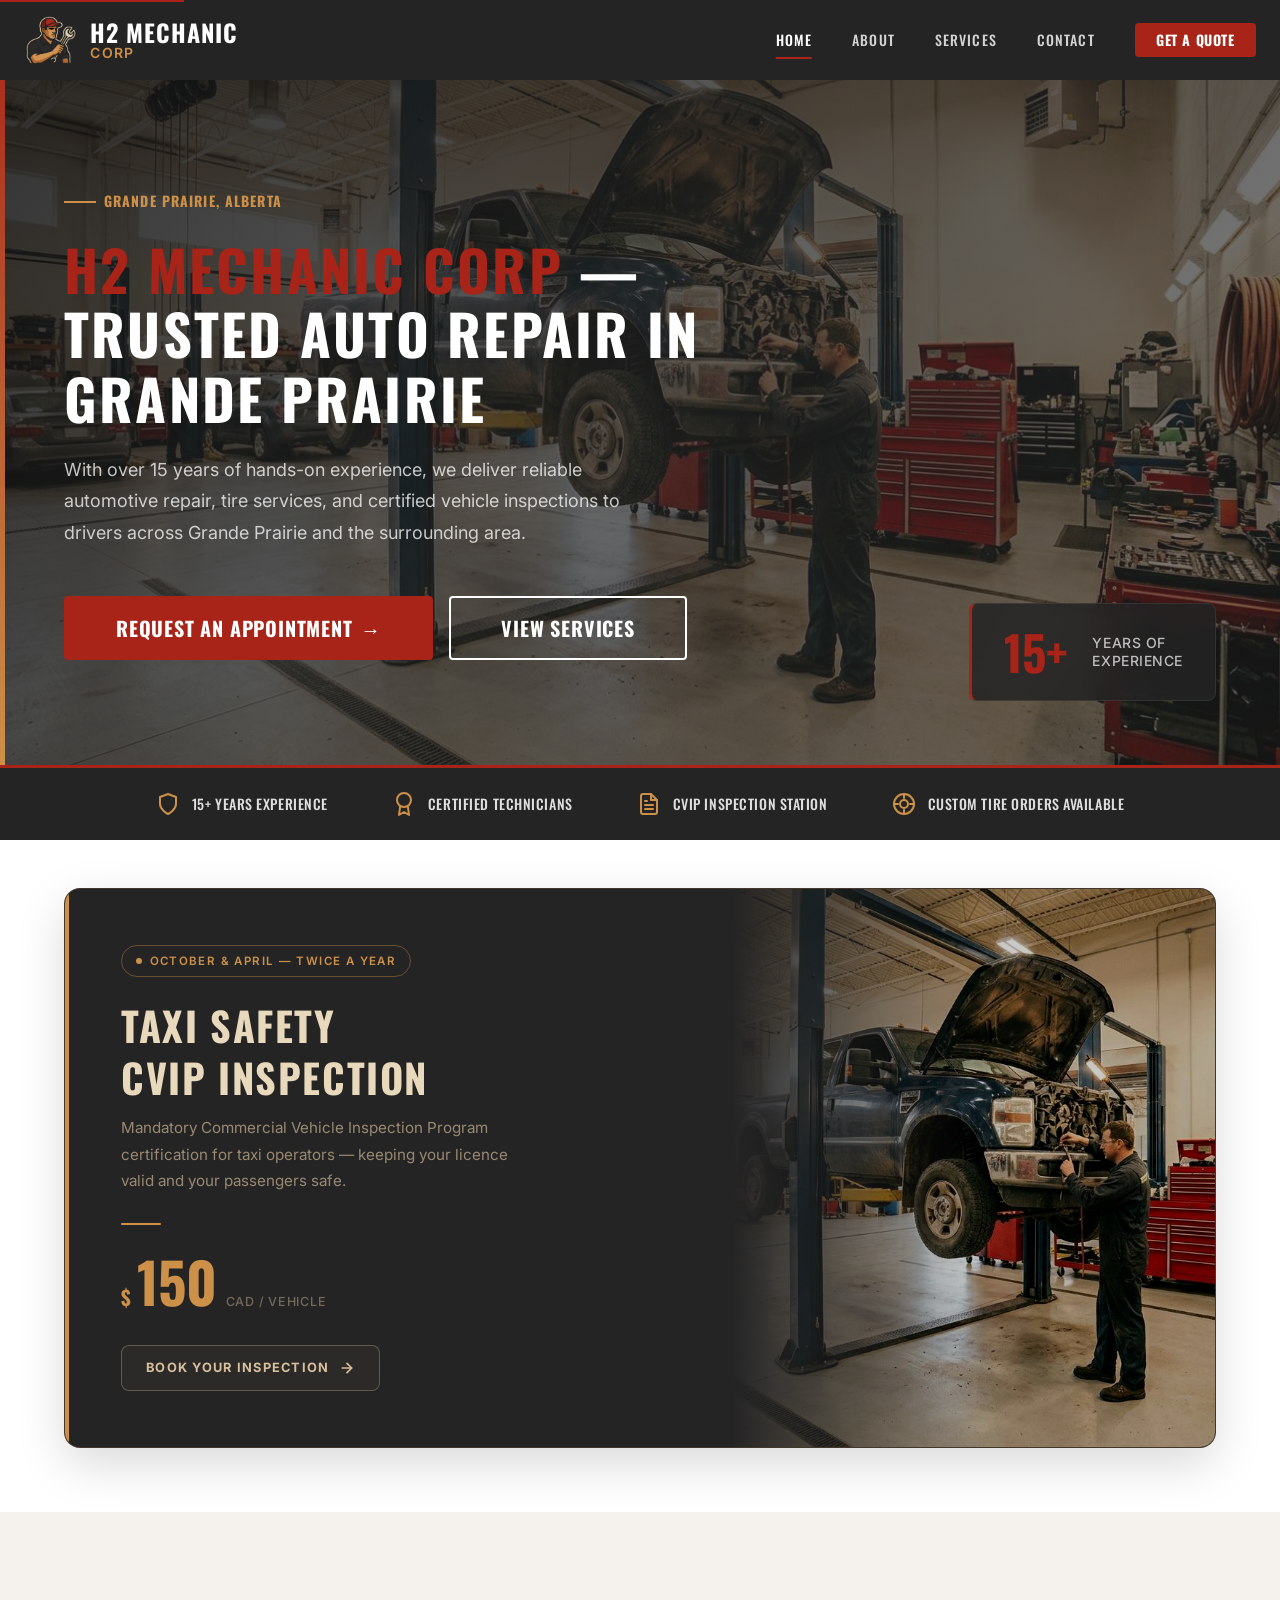
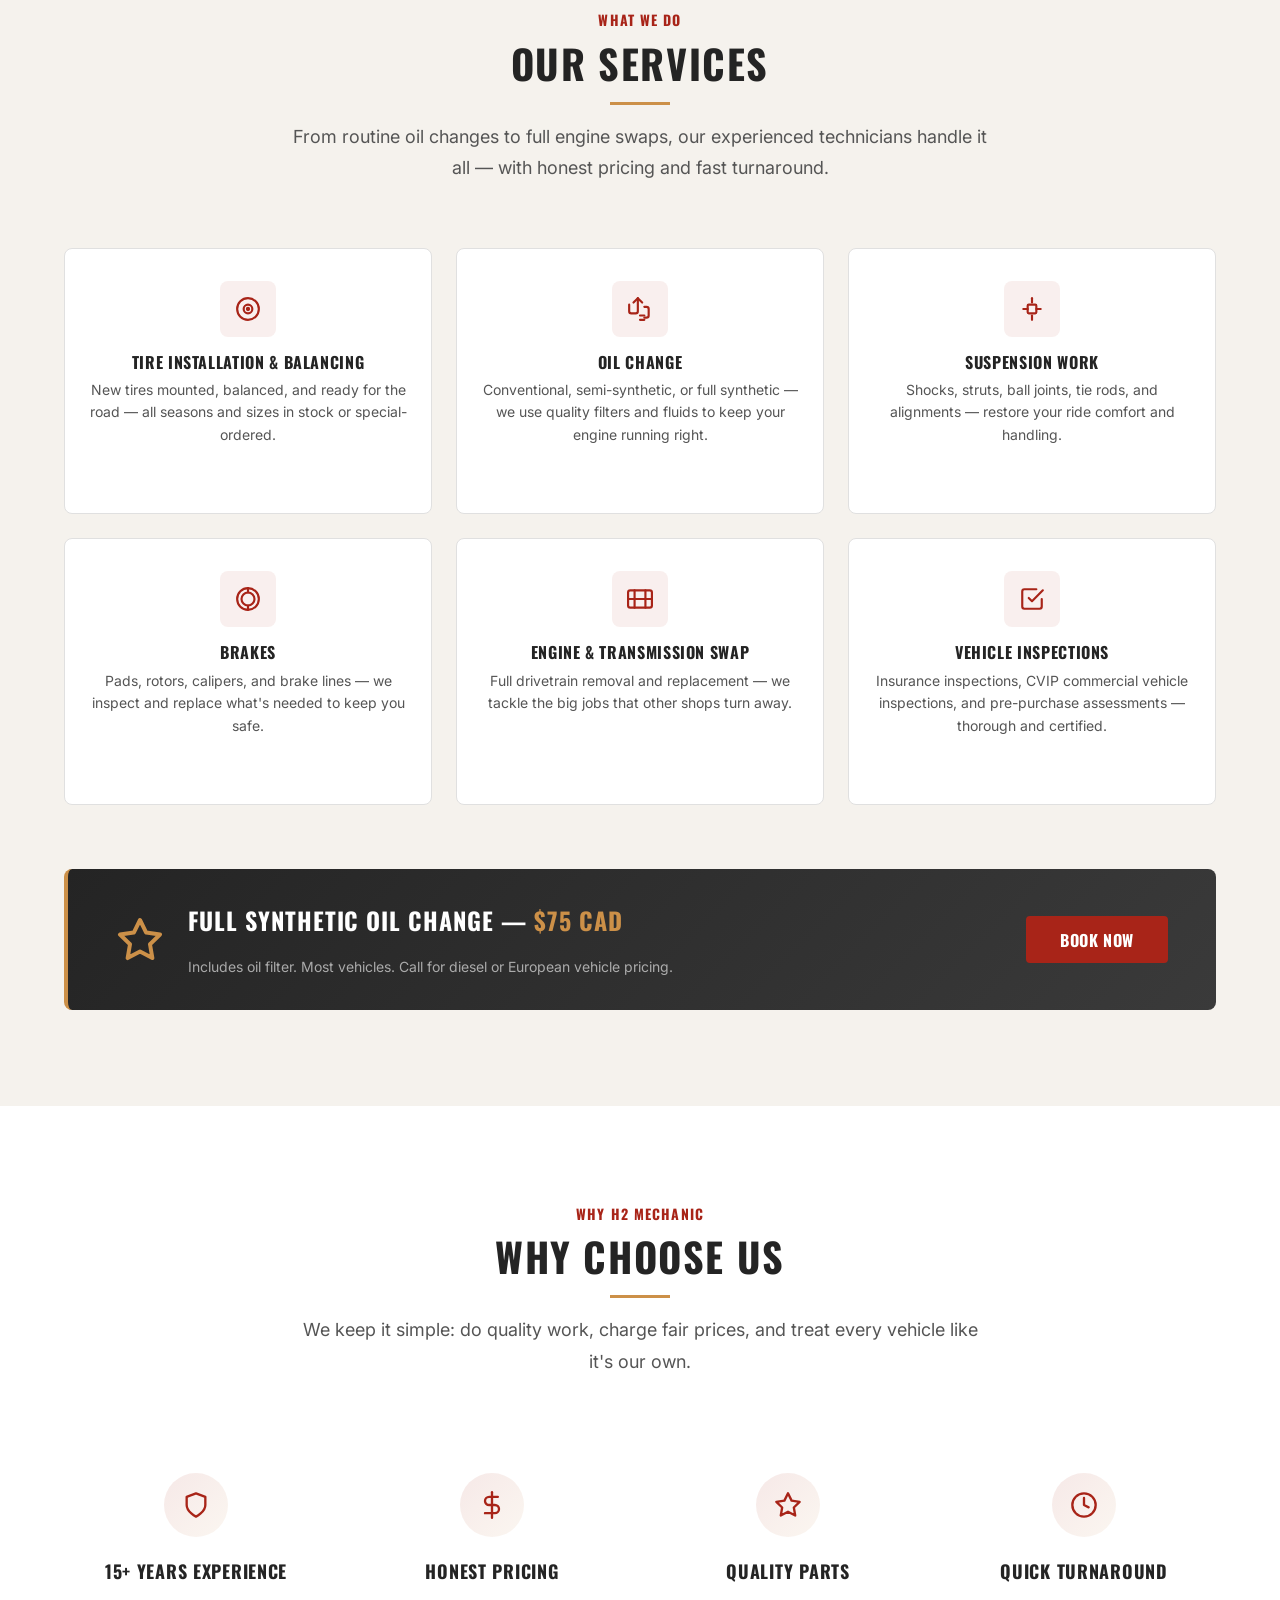
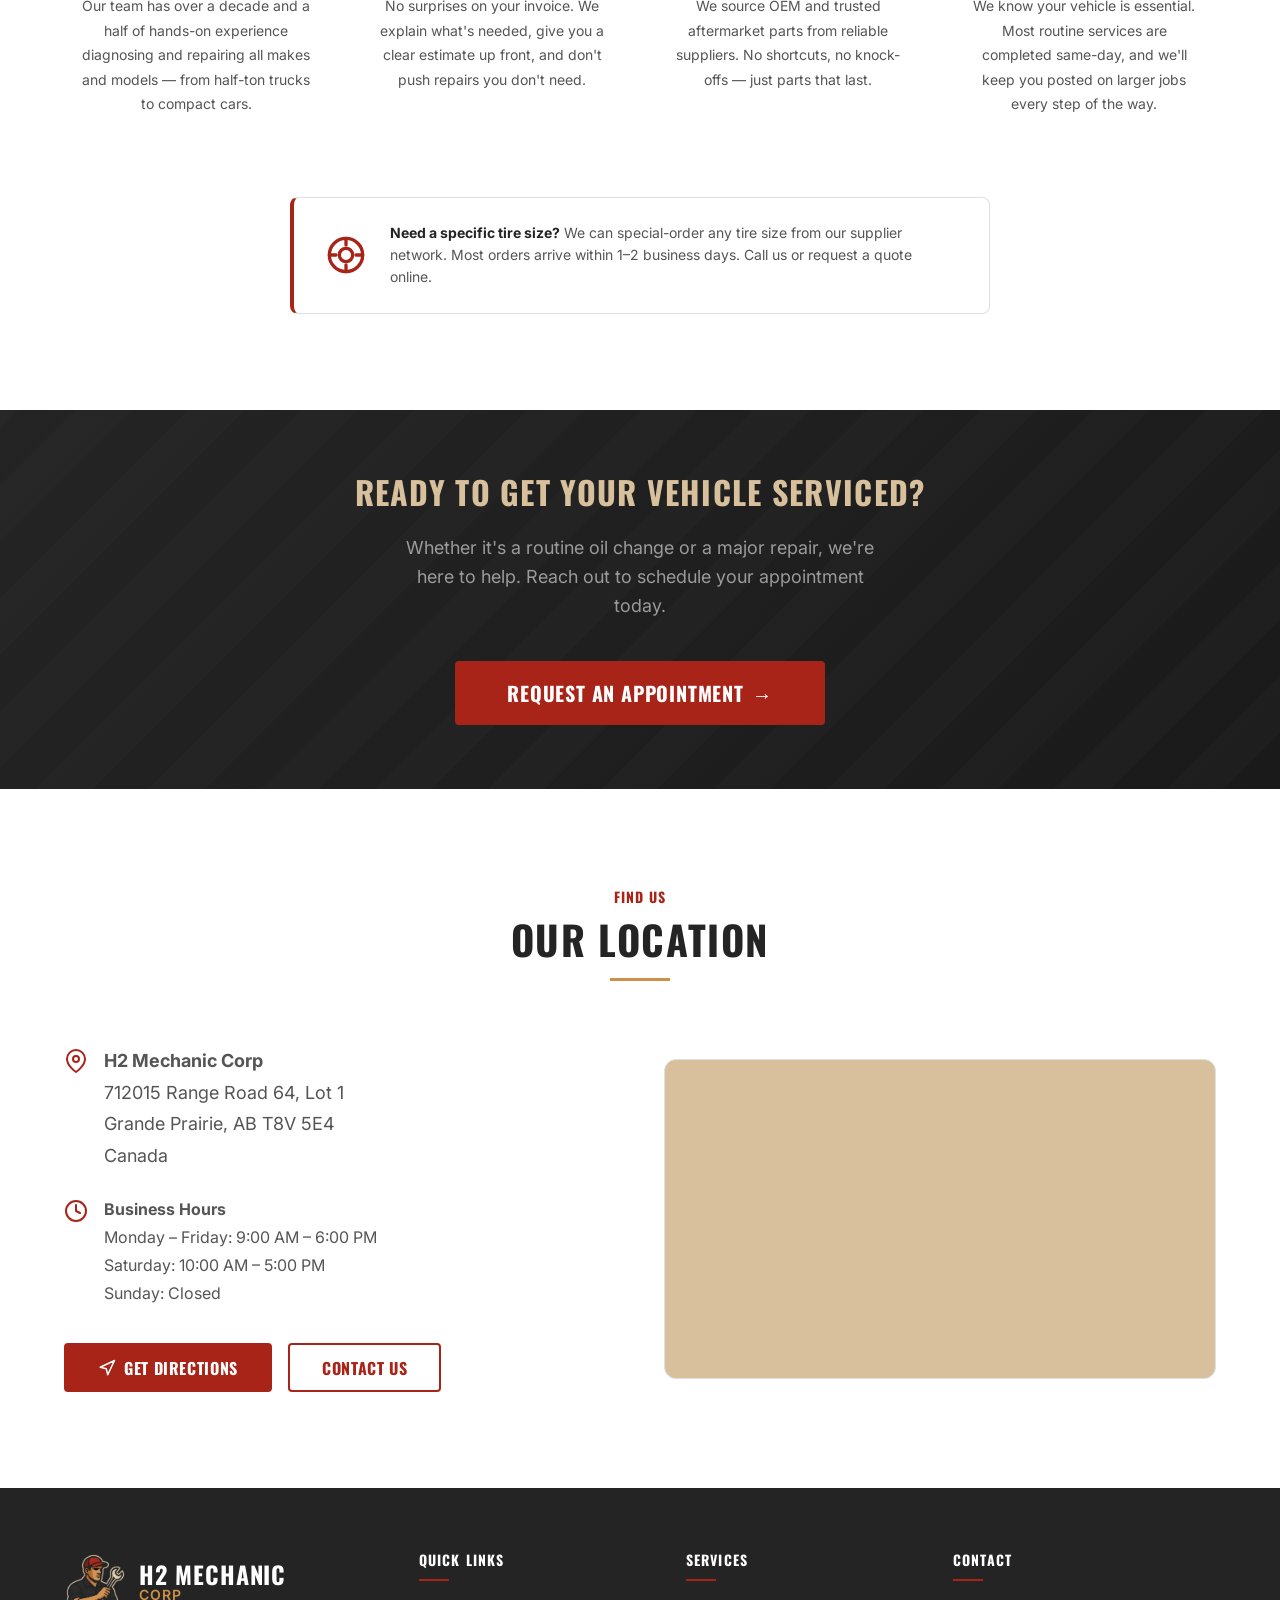
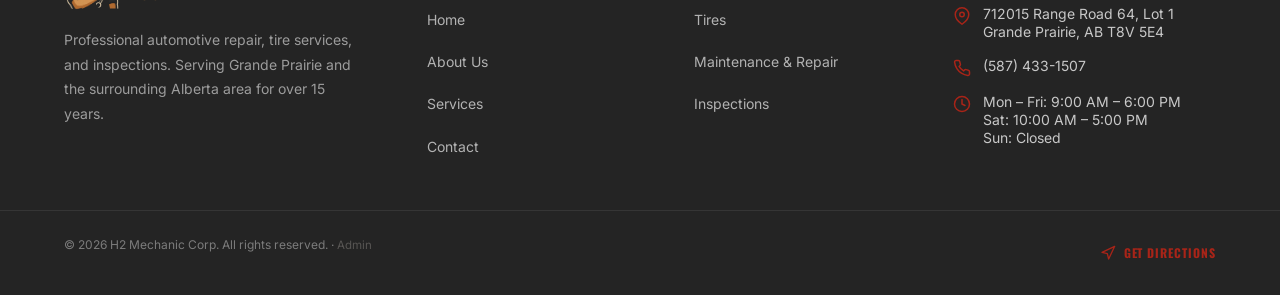
==== commit d421199a: "Design: Redesign Taxi Safety CVIP Inspection promo banner to premium UX card layout" ====
--- a/index.html
+++ b/index.html
@@ -206,37 +206,193 @@
       <!-- ─────────────────────────────────────────────────────────────────
            PROMO BANNER: TAXI CVIP
            ───────────────────────────────────────────────────────────────── -->
-      <section class="section" style="padding: 4rem 0;">
+      <section class="section" aria-labelledby="cvip-promo-title" style="padding: 3rem 0 4rem;">
         <div class="container">
-          <div style="display: flex; flex-direction: column; background: var(--color-charcoal-light); border-radius: 12px; overflow: hidden; box-shadow: 0 10px 30px rgba(0,0,0,0.5); border: 1px solid rgba(255,255,255,0.05);" class="promo-card">
-            
-            <style>
-              .promo-card { flex-direction: column; }
-              .promo-card__img { width: 100%; height: 250px; background: url('assets/images/hero-garage.jpg') center/cover no-repeat; position: relative; }
-              .promo-card__img::after { content: ''; position: absolute; inset: 0; background: linear-gradient(to top, var(--color-charcoal-light), transparent); }
-              .promo-card__content { padding: 2.5rem; display: flex; flex-direction: column; justify-content: center; align-items: flex-start; }
-              @media (min-width: 768px) {
-                .promo-card { flex-direction: row; }
-                .promo-card__content { width: 55%; padding: 4rem; }
-                .promo-card__img { width: 45%; height: auto; background-position: center; }
-                .promo-card__img::after { background: linear-gradient(to right, var(--color-charcoal-light) 0%, rgba(26,26,26,0) 100%); }
+          <style>
+            .cvip-promo {
+              display: flex;
+              flex-direction: column;
+              background: var(--color-charcoal);
+              border-radius: var(--radius-xl);
+              overflow: hidden;
+              box-shadow: var(--shadow-xl);
+              border: 1px solid rgba(204, 144, 72, 0.18);
+              position: relative;
+            }
+            .cvip-promo::before {
+              content: '';
+              display: none;
+              position: absolute;
+              top: 0; left: 0;
+              width: 4px; height: 100%;
+              background: var(--color-tan);
+              border-radius: var(--radius-xl) 0 0 var(--radius-xl);
+            }
+            .cvip-promo__content {
+              padding: 2.5rem 2rem;
+              display: flex;
+              flex-direction: column;
+              justify-content: center;
+            }
+            .cvip-promo__chip {
+              display: inline-flex;
+              align-items: center;
+              gap: 0.45rem;
+              color: var(--color-tan);
+              font-family: var(--font-body);
+              font-size: 0.72rem;
+              font-weight: 600;
+              letter-spacing: 0.12em;
+              text-transform: uppercase;
+              border: 1px solid rgba(204, 144, 72, 0.4);
+              border-radius: var(--radius-full);
+              padding: 0.35rem 0.9rem;
+              margin-bottom: 1.4rem;
+              width: fit-content;
+            }
+            .cvip-promo__chip-dot {
+              width: 6px; height: 6px;
+              border-radius: 50%;
+              background: var(--color-tan);
+              animation: cvip-pulse 2s ease-in-out infinite;
+            }
+            @keyframes cvip-pulse {
+              0%, 100% { opacity: 1; transform: scale(1); }
+              50% { opacity: 0.4; transform: scale(0.7); }
+            }
+            .cvip-promo__title {
+              font-family: var(--font-heading);
+              font-size: clamp(1.8rem, 4vw, 2.5rem);
+              font-weight: 700;
+              color: var(--color-cream-light);
+              line-height: var(--lh-snug);
+              letter-spacing: var(--ls-wide);
+              text-transform: uppercase;
+              margin: 0 0 0.75rem;
+            }
+            .cvip-promo__desc {
+              font-family: var(--font-body);
+              font-size: 0.95rem;
+              color: rgba(216, 192, 156, 0.65);
+              line-height: var(--lh-relaxed);
+              margin: 0 0 1.75rem;
+              max-width: 420px;
+            }
+            .cvip-promo__divider {
+              width: 40px; height: 2px;
+              background: var(--color-tan);
+              border: none;
+              margin: 0 0 1.75rem;
+              border-radius: 2px;
+            }
+            .cvip-promo__price-block {
+              display: flex;
+              align-items: baseline;
+              gap: 0.4rem;
+              margin-bottom: 2rem;
+            }
+            .cvip-promo__currency {
+              font-family: var(--font-heading);
+              font-size: 1.25rem;
+              font-weight: 700;
+              color: var(--color-tan);
+            }
+            .cvip-promo__amount {
+              font-family: var(--font-heading);
+              font-size: clamp(2.5rem, 6vw, 3.5rem);
+              font-weight: 700;
+              color: var(--color-tan);
+              line-height: 1;
+              letter-spacing: -0.02em;
+            }
+            .cvip-promo__unit {
+              font-family: var(--font-body);
+              font-size: 0.78rem;
+              color: rgba(216, 192, 156, 0.45);
+              font-weight: 500;
+              letter-spacing: 0.06em;
+              text-transform: uppercase;
+              padding-left: 0.2rem;
+            }
+            .cvip-promo__cta {
+              display: inline-flex;
+              align-items: center;
+              gap: 0.6rem;
+              font-family: var(--font-body);
+              font-size: 0.8rem;
+              font-weight: 700;
+              letter-spacing: 0.1em;
+              text-transform: uppercase;
+              color: var(--color-cream);
+              border: 1.5px solid rgba(216, 192, 156, 0.3);
+              border-radius: var(--radius-md);
+              padding: 0.75rem 1.5rem;
+              text-decoration: none;
+              transition: var(--transition-all);
+              width: fit-content;
+              background: rgba(216, 192, 156, 0.04);
+            }
+            .cvip-promo__cta:hover {
+              background: var(--color-tan);
+              border-color: var(--color-tan);
+              color: var(--color-black);
+              transform: translateY(-1px);
+              box-shadow: 0 6px 20px rgba(204, 144, 72, 0.3);
+            }
+            .cvip-promo__cta svg {
+              transition: transform var(--duration-normal) var(--ease-out);
+            }
+            .cvip-promo__cta:hover svg {
+              transform: translateX(4px);
+            }
+            .cvip-promo__img {
+              width: 100%; height: 240px;
+              position: relative; overflow: hidden;
+              flex-shrink: 0;
+            }
+            .cvip-promo__img img {
+              width: 100%; height: 100%;
+              object-fit: cover; object-position: center 30%;
+              display: block;
+              filter: brightness(0.78) contrast(1.05);
+            }
+            .cvip-promo__img::after {
+              content: '';
+              position: absolute; inset: 0;
+              background: linear-gradient(to top, var(--color-charcoal) 0%, rgba(36, 36, 36, 0) 55%);
+            }
+            @media (min-width: 768px) {
+              .cvip-promo { flex-direction: row; }
+              .cvip-promo::before { display: block; }
+              .cvip-promo__content { width: 58%; padding: 3.5rem 3rem 3.5rem 3.5rem; }
+              .cvip-promo__img { width: 42%; height: auto; }
+              .cvip-promo__img::after {
+                background: linear-gradient(to right, var(--color-charcoal) 0%, rgba(36, 36, 36, 0) 50%);
               }
-            </style>
-
-            <div class="promo-card__content">
-              <div style="background: rgba(204, 144, 72, 0.15); color: var(--color-tan); font-size: 0.75rem; font-weight: 700; letter-spacing: 0.1em; text-transform: uppercase; padding: 0.4rem 1rem; border-radius: 20px; border: 1px solid rgba(204, 144, 72, 0.3); margin-bottom: 1.5rem; display: inline-flex; align-items: center;">
-                Twice a Year — October & April
-              </div>
-              <h2 style="font-size: 2.25rem; font-weight: 700; color: var(--color-cream); margin-bottom: 0.5rem; line-height: 1.2;">Taxi Safety CVIP Inspection</h2>
-              <p style="font-size: 1.1rem; color: rgba(242, 237, 228, 0.7); margin-bottom: 1.5rem; max-width: 500px;">
-                Mandatory CVIP safety inspection for taxi vehicles, ensuring compliance with provincial regulations.
-              </p>
-              <div style="font-size: 2.75rem; font-weight: 800; color: var(--color-tan); margin-bottom: 2rem;">$150</div>
-              <a href="contact.html" class="btn btn--outline">Book Your Inspection</a>
-            </div>
-
-            <div class="promo-card__img" role="img" aria-label="Technician performing a vehicle inspection"></div>
-            
+            }
+          </style>
+          <div class="cvip-promo">
+            <div class="cvip-promo__content">
+              <div class="cvip-promo__chip">
+                <span class="cvip-promo__chip-dot" aria-hidden="true"></span>
+                October &amp; April &mdash; Twice a Year
+              </div>
+              <h2 class="cvip-promo__title" id="cvip-promo-title">Taxi Safety<br>CVIP Inspection</h2>
+              <p class="cvip-promo__desc">Mandatory Commercial Vehicle Inspection Program certification for taxi operators &mdash; keeping your licence valid and your passengers safe.</p>
+              <hr class="cvip-promo__divider" aria-hidden="true">
+              <div class="cvip-promo__price-block">
+                <span class="cvip-promo__currency">$</span>
+                <span class="cvip-promo__amount">150</span>
+                <span class="cvip-promo__unit">CAD / vehicle</span>
+              </div>
+              <a href="contact.html" class="cvip-promo__cta">
+                Book Your Inspection
+                <svg width="16" height="16" viewBox="0 0 24 24" fill="none" stroke="currentColor" stroke-width="2.5" stroke-linecap="round" stroke-linejoin="round" aria-hidden="true"><line x1="5" y1="12" x2="19" y2="12"/><polyline points="12 5 19 12 12 19"/></svg>
+              </a>
+            </div>
+            <div class="cvip-promo__img">
+              <img src="assets/images/hero-garage.jpg" alt="Technician performing a CVIP vehicle inspection in the H2 Mechanic Corp garage" loading="lazy">
+            </div>
           </div>
         </div>
       </section>
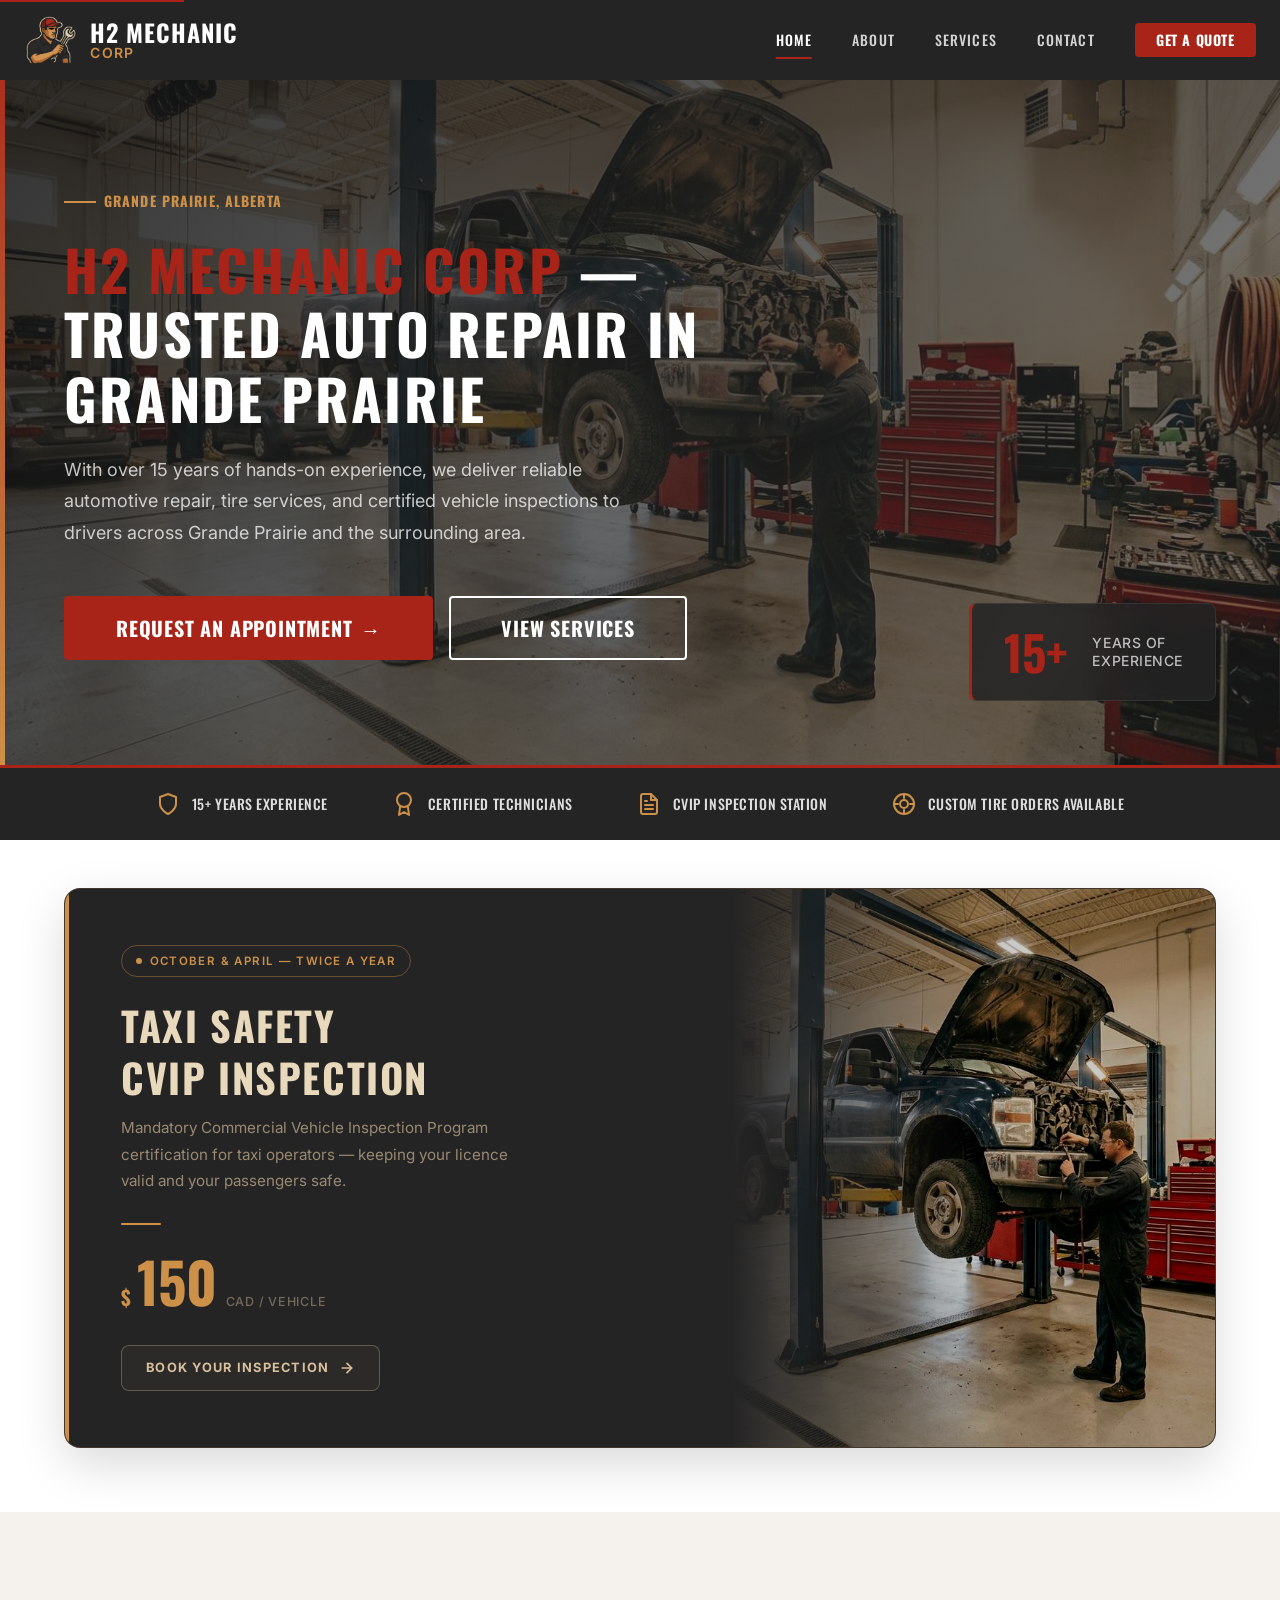
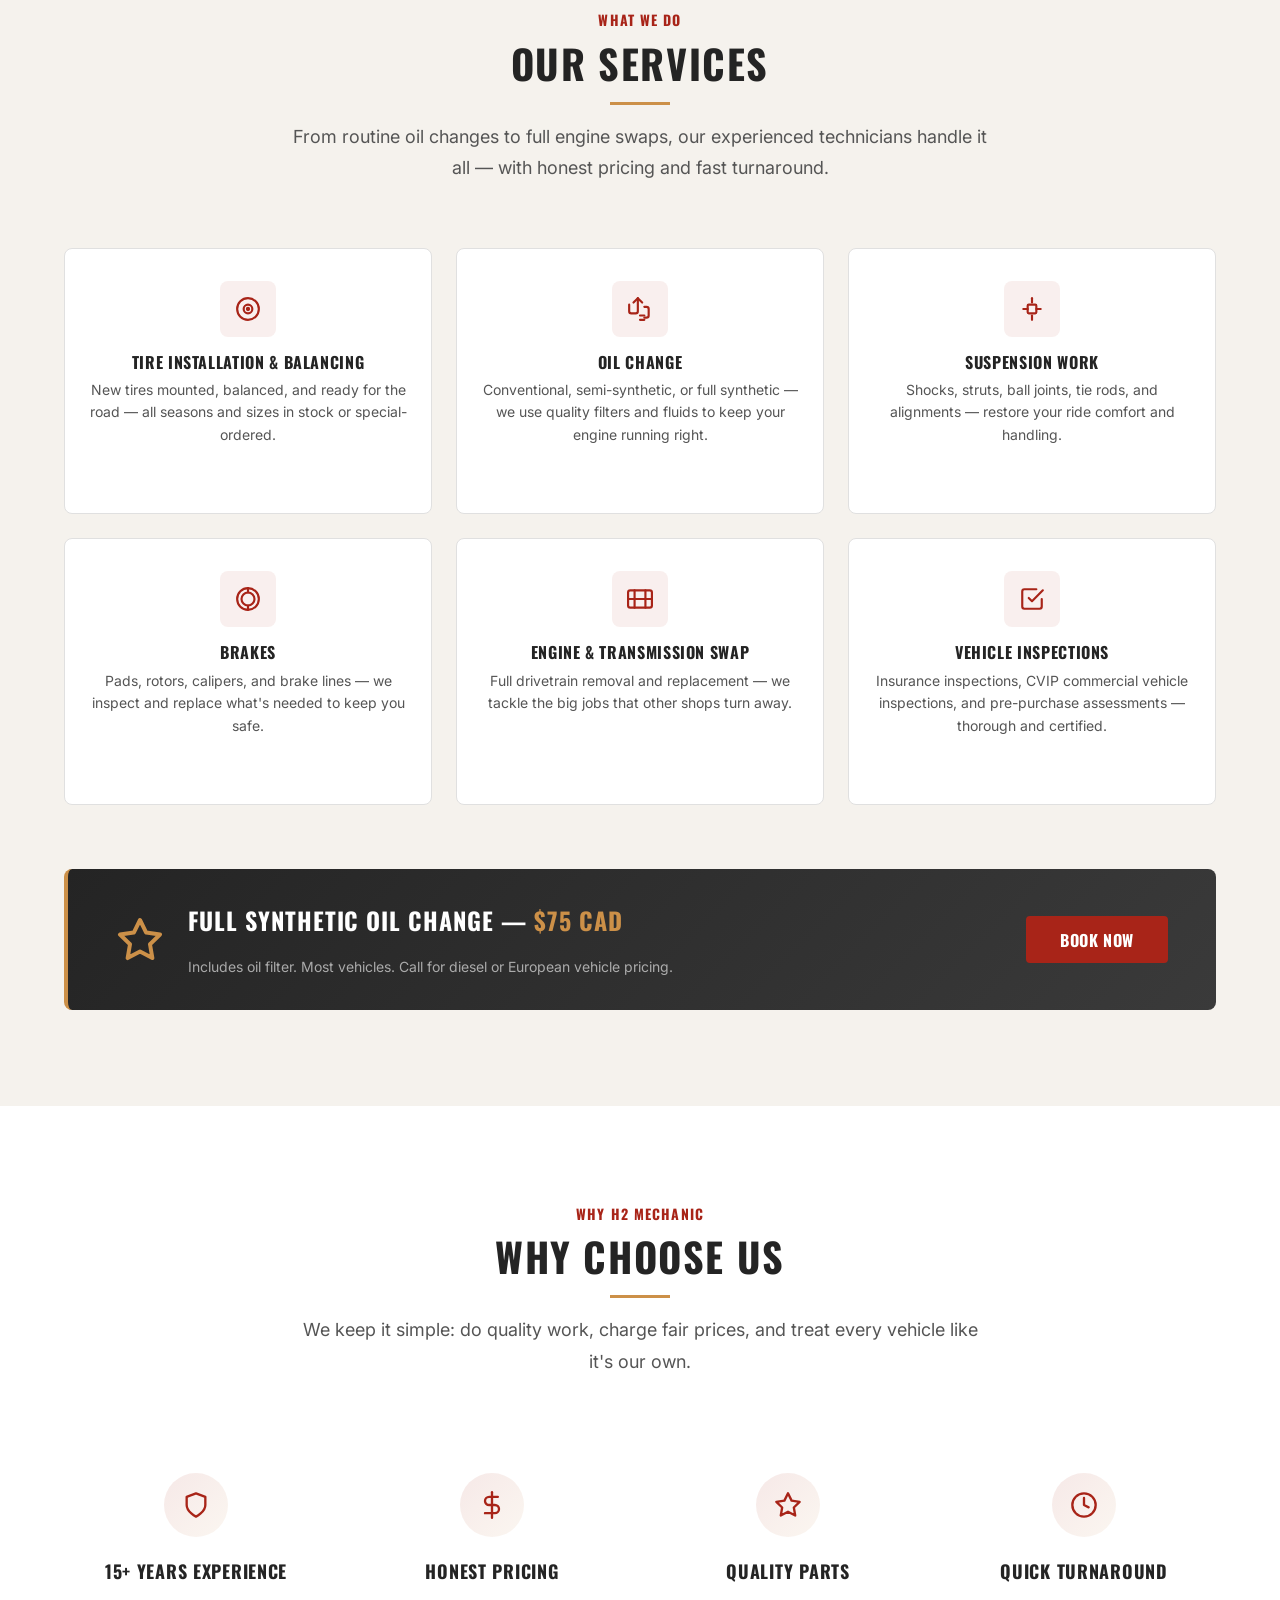
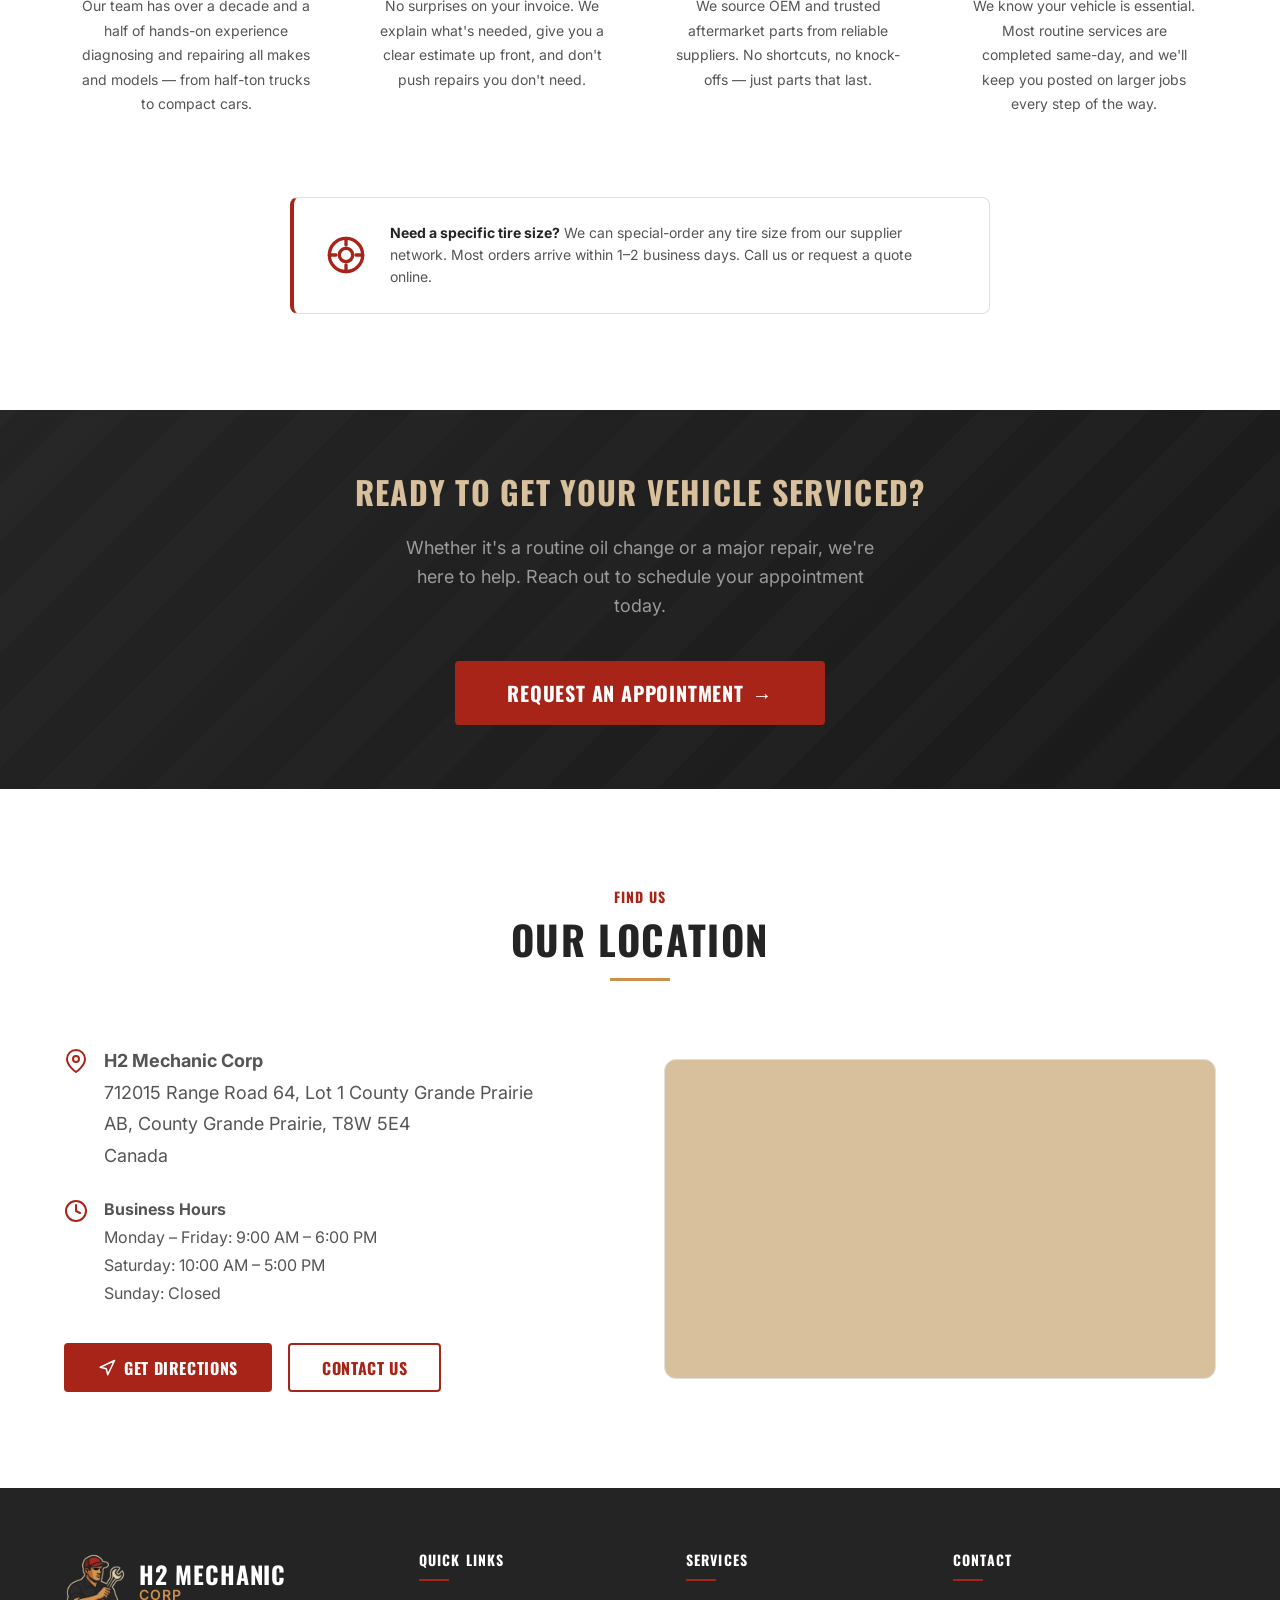
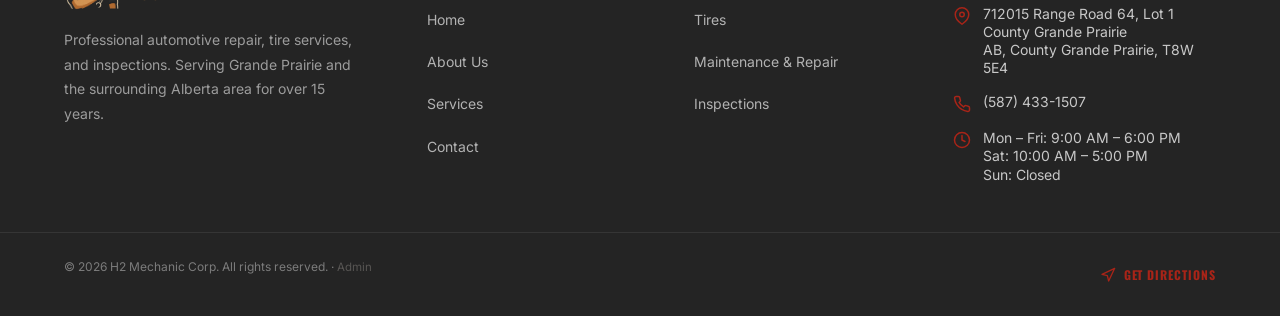
==== commit 72fad664: "Address Update: Update shop address and postal code across all pages" ====
--- a/index.html
+++ b/index.html
@@ -35,10 +35,10 @@
     "telephone": "+1-587-433-1507",
     "address": {
       "@type": "PostalAddress",
-      "streetAddress": "712015 Range Road 64, Lot 1",
-      "addressLocality": "Grande Prairie",
+      "streetAddress": "712015 Range Road 64, Lot 1 County Grande Prairie",
+      "addressLocality": "County Grande Prairie",
       "addressRegion": "AB",
-      "postalCode": "T8V 5E4",
+      "postalCode": "T8W 5E4",
       "addressCountry": "CA"
     },
     "geo": {
@@ -648,8 +648,8 @@
                 </svg>
                 <div>
                   <strong>H2 Mechanic Corp</strong><br>
-                  712015 Range Road 64, Lot 1<br>
-                  Grande Prairie, AB T8V 5E4<br>
+                  712015 Range Road 64, Lot 1 County Grande Prairie<br>
+                  AB, County Grande Prairie, T8W 5E4<br>
                   Canada
                 </div>
               </div>
@@ -751,8 +751,8 @@
                     <circle cx="12" cy="10" r="3"></circle>
                   </svg>
                   <span class="footer__contact-text">
-                    712015 Range Road 64, Lot 1<br>
-                    Grande Prairie, AB T8V 5E4
+                    712015 Range Road 64, Lot 1 County Grande Prairie<br>
+                    AB, County Grande Prairie, T8W 5E4
                   </span>
                 </li>
                 <li class="footer__contact-item">
